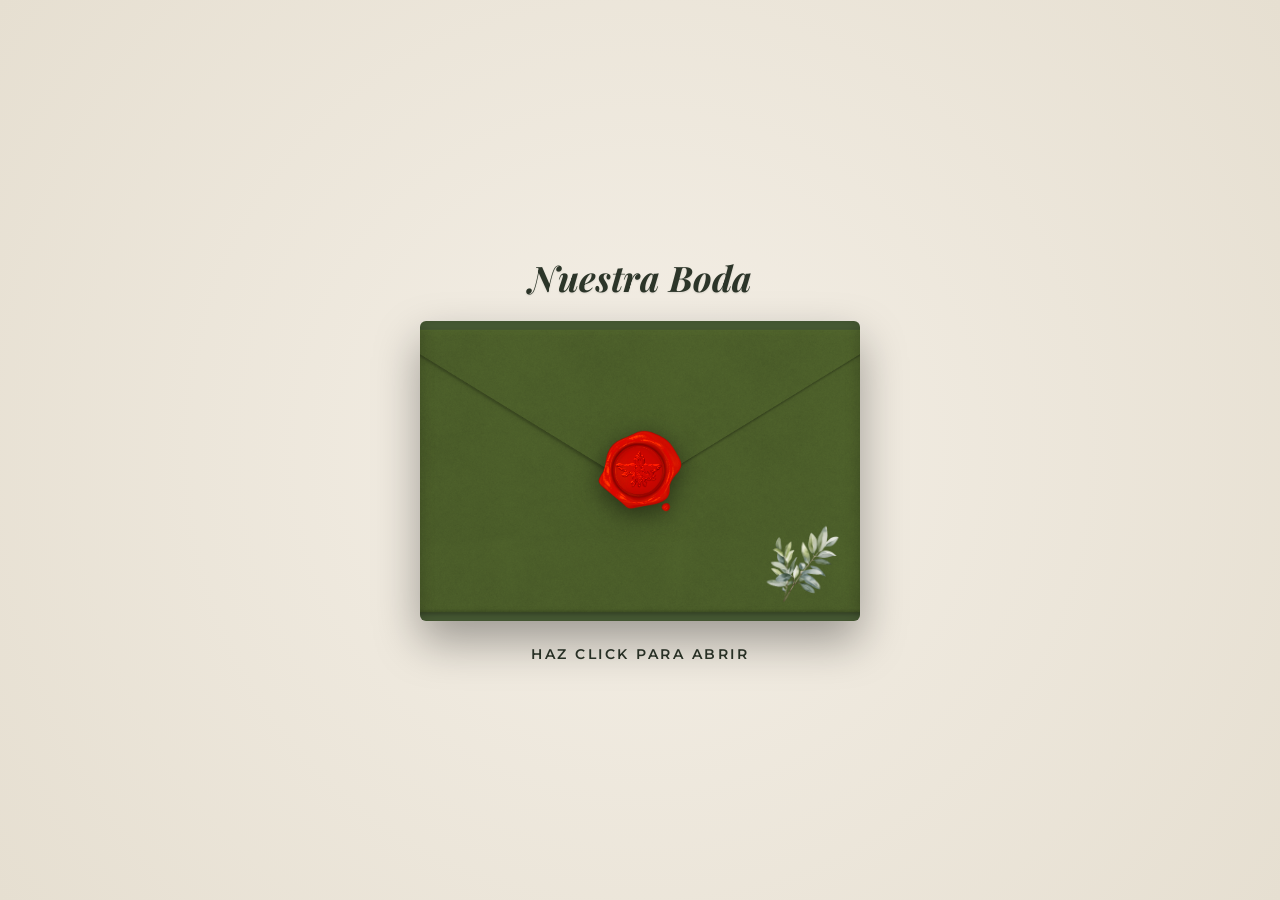
==== index.html @ 01d70032 "Update index.html" ====
<!DOCTYPE html>
<html lang="es">
<head>
    <meta charset="UTF-8">
    <meta name="viewport" content="width=device-width, initial-scale=1.0">
    <title>Nuestra Boda - Fer & Hugo</title>
    <!-- Fuentes de Google Fonts -->
    <link href="https://fonts.googleapis.com/css2?family=Great+Vibes&family=Montserrat:wght@300;400;600&family=Playfair+Display:ital,wght@0,400;1,400&display=swap" rel="stylesheet">
    <!-- Hoja de estilos -->
    <link rel="stylesheet" href="style.css">
</head>
<body>

    <!-- SOBRE DE INVITACIÓN (Capa Inicial) -->
    <div class="envelope-overlay" id="envelopeOverlay">
        <div class="envelope-container">
            <h2 class="envelope-title">Nuestra Boda</h2>
            
            <!-- Cuerpo del sobre horizontal -->
            <div class="envelope-box-css" id="openEnvelopeBtn">
                <!-- Sello de lacre limpio -->
                <div class="wax-seal-real-container">
                    <img src="Images/Sello.png" alt="Sello de Lacre" class="wax-seal-img">
                </div>
                <!-- Imagen de Olivo en la esquina inferior izquierda del sobre -->
                <img src="Images/Olivo.png" alt="Decoración de Olivo" class="envelope-corner-olivo">
            </div>

            <p class="open-text">HAZ CLICK PARA ABRIR</p>
        </div>
    </div>

    <!-- CONTENIDO PRINCIPAL DE LA BODA -->
    <main id="mainContent" style="display: none;">
        
        <!-- SECCIÓN HERO -->
        <header class="hero">
            <img src="Images/Olivo.png" alt="Decoración de Olivo" class="corner-decoration corner-tl">
            <img src="Images/Olivo.png" alt="Decoración de Olivo" class="corner-decoration corner-tr">
            
            <div class="hero-content fade-in">
                <span class="pre-title">Nos casamos</span>
                <h1>Fer <span class="ampersand">&</span> Hugo</h1>
                <div class="wedding-date-hero">17 · OCTUBRE · 2026</div>
            </div>
        </header>

        <!-- REPRODUCTOR DE MÚSICA -->
        <section class="contenedor-reproductor fade-in">
            <div class="reproductor-audio" id="reproductorAudio">
                <div class="ondas">
                    <div class="barra h-1"></div>
                    <div class="barra h-3"></div>
                    <div class="barra h-5"></div>
                    <div class="barra h-2"></div>
                    <div class="barra h-4"></div>
                </div>
                <button class="btn-reproductor" id="btnReproductor" aria-label="Reproducir música">
                    <div class="icono-play" id="iconoControl"></div>
                </button>
            </div>
            <audio id="audioBoda" loop>
                <source src="Music/musica.mp3" type="audio/mp3">
            </audio>
        </section>

        <!-- CITA Y PADRES -->
        <section class="quote-section fade-in">
            <p class="quote-text">"El amor no se mira con los ojos, sino con el alma."</p>
            <div class="floral-divider">
                <svg viewBox="0 0 24 24"><path d="M12,2A10,10 0 0,1 22,12A10,10 0 0,1 12,22A10,10 0 0,1 2,12A10,10 0 0,1 12,2M12,4A8,8 0 0,0 4,12A8,8 0 0,0 12,20A8,8 0 0,0 20,12A8,8 0 0,0 12,4Z"/></svg>
            </div>
            <div class="parents-grid">
                <div class="parents-block">
                    <p class="detail-text"><strong>Con la bendición de nuestros padres</strong></p>
                    <p class="detail-text">Padres del Novio</p>
                    <p class="detail-text">Padres de la Novia</p>
                </div>
            </div>
        </section>

        <!-- CONTADOR REGRESIVO -->
        <section class="countdown-section fade-in">
            <h2 class="countdown-title">Falta muy poco</h2>
            <div class="countdown-container">
                <div class="countdown-box">
                    <span id="days">00</span>
                    <span class="label">Días</span>
                </div>
                <div class="countdown-box">
                    <span id="hours">00</span>
                    <span class="label">Horas</span>
                </div>
                <div class="countdown-box">
                    <span id="minutes">00</span>
                    <span class="label">Minutos</span>
                </div>
                <div class="countdown-box">
                    <span id="seconds">00</span>
                    <span class="label">Segundos</span>
                </div>
            </div>
        </section>

        <!-- FOOTER -->
        <footer class="footer">
            <p class="footer-names">Fer & Hugo</p>
            <p>© 2026 - Todos los derechos reservados</p>
        </footer>

    </main>

    <!-- Archivo de JavaScript -->
    <script src="mail.js"></script>
</body>
</html>
---- style.css ----
:root {
    --primary-color: #4A5E36; 
    --accent-color: #798D65; 
    --brown-line: #8C7860; 
    --bg-color: #FAF8F5; 
    --text-dark: #3A452B;
    --text-light: #6A755D;
    --white: #FFFFFF;
}

body, html { 
    margin: 0; 
    padding: 0;
    font-family: 'Montserrat', sans-serif; 
    background-color: var(--bg-color);
    background-image: 
        linear-gradient(90deg, rgba(74, 94, 54, 0.025) 1px, transparent 1px),
        linear-gradient(0deg, rgba(74, 94, 54, 0.025) 1px, transparent 1px);
    background-size: 20px 20px;
    color: var(--text-dark);
    overflow-x: hidden;
    scroll-behavior: smooth;
}

.fade-in {
    opacity: 0;
    transform: translateY(20px);
    transition: opacity 0.8s ease-out, transform 0.8s ease-out;
}
.fade-in.visible {
    opacity: 1;
    transform: translateY(0);
}

/* --- SOBRE HORIZONTAL Y ELEGANTE --- */
.envelope-overlay {
    position: fixed;
    top: 0;
    left: 0;
    width: 100vw;
    height: 100vh;
    background: radial-gradient(circle, #f4efe6 0%, #e6dfd1 100%);
    display: flex;
    justify-content: center;
    align-items: center;
    z-index: 9999;
    transition: opacity 0.8s ease, visibility 0.8s ease;
}

.envelope-overlay.hidden {
    opacity: 0;
    visibility: hidden;
    pointer-events: none;
}

.envelope-container {
    text-align: center;
    width: 90%;
    max-width: 500px;
    padding: 20px;
    display: flex;
    flex-direction: column;
    align-items: center;
}

.envelope-title {
    font-family: 'Playfair Display', serif;
    font-size: 2.2rem;
    color: #2C3529;
    margin-bottom: 20px;
    font-style: italic;
    text-shadow: 0 1px 2px rgba(0,0,0,0.1);
}

/* Caja del sobre horizontal */
.envelope-box-css {
    position: relative;
    width: 440px;
    height: 300px;
    background-color: #4A5E36; 
    background-image: url('Images/Sobre.png');
    background-size: cover;
    background-position: center;
    border-radius: 6px;
    box-shadow: 0 20px 45px rgba(0, 0, 0, 0.35), inset 0 0 15px rgba(0,0,0,0.2);
    cursor: pointer;
    transition: transform 0.4s ease, box-shadow 0.4s ease;
}

.envelope-box-css:hover {
    transform: translateY(-4px);
    box-shadow: 0 25px 50px rgba(0, 0, 0, 0.4), inset 0 0 15px rgba(0,0,0,0.2);
}

/* Sello de lacre centrado */
.wax-seal-real-container {
    position: absolute;
    top: 50%;
    left: 50%;
    transform: translate(-50%, -50%);
    width: 85px;
    height: 85px;
    display: flex;
    align-items: center;
    justify-content: center;
    z-index: 10;
}

.wax-seal-img {
    width: 100%;
    height: 100%;
    object-fit: contain;
    filter: hue-rotate(48deg) saturate(3.2) brightness(1.15) drop-shadow(0 6px 12px rgba(0, 0, 0, 0.5));
}

/* Olivo ubicado en la esquina inferior derecha del sobre */
.envelope-corner-olivo {
    position: absolute;
    bottom: 15px;
    right: 15px;
    width: 85px;
    height: auto;
    z-index: 12;
    pointer-events: none;
    opacity: 0.95;
    transform: scaleX(-1);
}

.open-text {
    margin-top: 25px;
    font-family: 'Montserrat', sans-serif;
    font-size: 0.85rem;
    letter-spacing: 2.5px;
    color: #2C3529;
    font-weight: 600;
    cursor: pointer;
    transition: color 0.3s ease;
}

.open-text:hover {
    color: #556B2F;
}

/* --- ESQUINAS DE OLIVO PARA LA SECCIÓN HERO --- */
.corner-decoration {
    position: absolute;
    width: 130px;
    height: auto;
    pointer-events: none;
    z-index: 3;
    opacity: 0.95;
    display: block !important;
}
.corner-tl { top: 15px; left: 15px; }
.corner-tr { top: 15px; right: 15px; transform: scaleX(-1); }

/* --- SECCIÓN HERO --- */
.hero { 
    position: relative;
    min-height: 100vh; 
    display: flex; 
    flex-direction: column; 
    justify-content: center; 
    align-items: center;
    text-align: center;
    padding: 60px 20px;
    box-sizing: border-box;
    background: linear-gradient(rgba(250, 248, 245, 0.88), rgba(250, 248, 245, 0.97));
}

.hero-content {
    position: relative;
    z-index: 2;
    max-width: 800px;
    width: 100%;
}

.pre-title {
    font-family: 'Montserrat', sans-serif;
    text-transform: uppercase;
    letter-spacing: 4px;
    font-size: 0.9rem;
    color: var(--accent-color);
    margin-bottom: 20px;
}

h1 { 
    font-family: 'Great Vibes', cursive; 
    color: var(--primary-color);
    font-size: clamp(4rem, 12vw, 7rem); 
    margin: 0; 
    line-height: 1; 
    font-weight: 400;
}

.ampersand {
    font-family: 'Playfair Display', serif;
    font-style: italic;
    font-size: clamp(2rem, 6vw, 3rem);
    color: var(--brown-line);
    display: inline-block;
    margin: 0 5px;
}

.wedding-date-hero { 
    font-family: 'Playfair Display', serif;
    font-size: clamp(1.2rem, 4vw, 1.5rem); 
    letter-spacing: 2px; 
    margin-top: 30px; 
    color: var(--primary-color);
    border-top: 1px solid var(--brown-line);
    border-bottom: 1px solid var(--brown-line);
    display: inline-block;
    padding: 10px 30px;
}

/* --- REPRODUCTOR DE MÚSICA --- */
.contenedor-reproductor {
  display: flex;
  justify-content: center;
  margin: 30px 0;
}

.reproductor-audio {
  background-color: var(--primary-color); 
  padding: 10px 25px;
  border-radius: 35px; 
  display: flex;
  align-items: center;
  gap: 15px;
  box-shadow: 0 4px 6px rgba(0, 0, 0, 0.15); 
}

.ondas {
  display: flex;
  align-items: center;
  gap: 3px;
}

.barra {
  background-color: var(--white);
  width: 2px;
  border-radius: 2px;
  transition: transform 0.1s ease; 
}

.h-1 { height: 8px; }
.h-2 { height: 12px; }
.h-3 { height: 18px; }
.h-4 { height: 24px; }
.h-5 { height: 30px; }

@keyframes animacion-ondas {
    0% { transform: scaleY(0.6); }
    50% { transform: scaleY(1.3); }
    100% { transform: scaleY(0.6); }
}

.reproductor-audio.reproduciendo .barra {
    animation: animacion-ondas 1s infinite ease-in-out;
    transform-origin: center;
}

.btn-reproductor {
  background-color: var(--white);
  border: none;
  width: 50px;
  height: 50px;
  border-radius: 50%;
  display: flex;
  justify-content: center;
  align-items: center;
  cursor: pointer;
  box-shadow: 0 2px 4px rgba(0, 0, 0, 0.2);
  transition: transform 0.2s ease;
}

.btn-reproductor:hover {
  transform: scale(1.05);
}

.icono-play {
  width: 0;
  height: 0;
  border-top: 10px solid transparent;
  border-bottom: 10px solid transparent;
  border-left: 15px solid var(--primary-color); 
  margin-left: 5px; 
}

/* --- CITA Y PADRES --- */
.quote-section {
    padding: 80px 20px 40px;
    text-align: center;
    max-width: 800px;
    margin: 0 auto;
}

.quote-text {
    font-family: 'Playfair Display', serif;
    font-style: italic;
    font-size: 1.3rem;
    line-height: 1.8;
    color: var(--primary-color);
    margin-bottom: 30px;
}

.floral-divider {
    display: flex;
    align-items: center;
    justify-content: center;
    gap: 15px;
    margin: 0 auto 30px auto;
    max-width: 200px;
}
.floral-divider::before, .floral-divider::after {
    content: '';
    flex: 1;
    height: 1px;
    background-color: var(--brown-line);
}
.floral-divider svg {
    width: 20px;
    height: 20px;
    fill: var(--primary-color);
}

.parents-grid {
    display: flex;
    flex-wrap: wrap;
    justify-content: space-around;
    gap: 30px;
    margin-top: 20px;
}
.parents-block p {
    margin: 8px 0;
    font-size: 1rem;
    color: var(--text-dark);
}

/* --- SECCIÓN CONTADOR --- */
.countdown-section {
    background-color: var(--primary-color);
    color: var(--white);
    padding: 80px 20px;
    text-align: center;
    border-top: 2px solid var(--brown-line);
    border-bottom: 2px solid var(--brown-line);
}

.countdown-title {
    font-family: 'Playfair Display', serif;
    font-style: italic;
    font-size: 2rem;
    margin-bottom: 40px;
    color: var(--white);
    font-weight: normal;
}

.countdown-container { 
    display: flex; 
    justify-content: center; 
    gap: 20px; 
    flex-wrap: wrap;
    width: 100%;
    max-width: 900px; 
    margin: 0 auto;
}

.countdown-box { 
    display: flex; 
    flex-direction: column; 
    align-items: center; 
    justify-content: center;
    border: 1px solid rgba(255,255,255,0.3); 
    color: var(--white); 
    padding: 25px 10px; 
    border-radius: 4px; 
    flex: 1; 
    min-width: 90px; 
    max-width: 140px;
}

.countdown-box span { 
    font-family: 'Playfair Display', serif; 
    font-size: clamp(3rem, 10vw, 4.5rem); 
    font-weight: 400; 
    line-height: 1; 
    margin-bottom: 15px;
}

.countdown-box .label { 
    font-family: 'Montserrat', sans-serif; 
    font-size: clamp(0.7rem, 2.5vw, 0.85rem); 
    text-transform: uppercase; 
    letter-spacing: 3px; 
    font-weight: 350;
    color: rgba(255,255,255,0.8);
}

/* --- FOOTER --- */
.footer { 
    background-color: var(--primary-color);
    color: rgba(255,255,255,0.6);
    padding: 60px 20px; 
    text-align: center;
    font-size: 0.85rem; 
    letter-spacing: 1px;
    border-top: 2px solid var(--brown-line);
}

.footer-names {
    font-family: 'Great Vibes', cursive;
    font-size: 2.2rem;
    color: var(--white);
    margin-bottom: 10px !important;
}

@media (max-width: 600px) { 
    .envelope-box-css {
        width: 320px;
        height: 220px;
    }
    .envelope-corner-olivo {
        width: 65px;
    }
    .countdown-container { gap: 15px; } 
    .countdown-box { 
        padding: 20px 5px; 
        min-width: calc(50% - 15px); 
        box-sizing: border-box;
    } 
    .corner-decoration { width: 100px; }
}
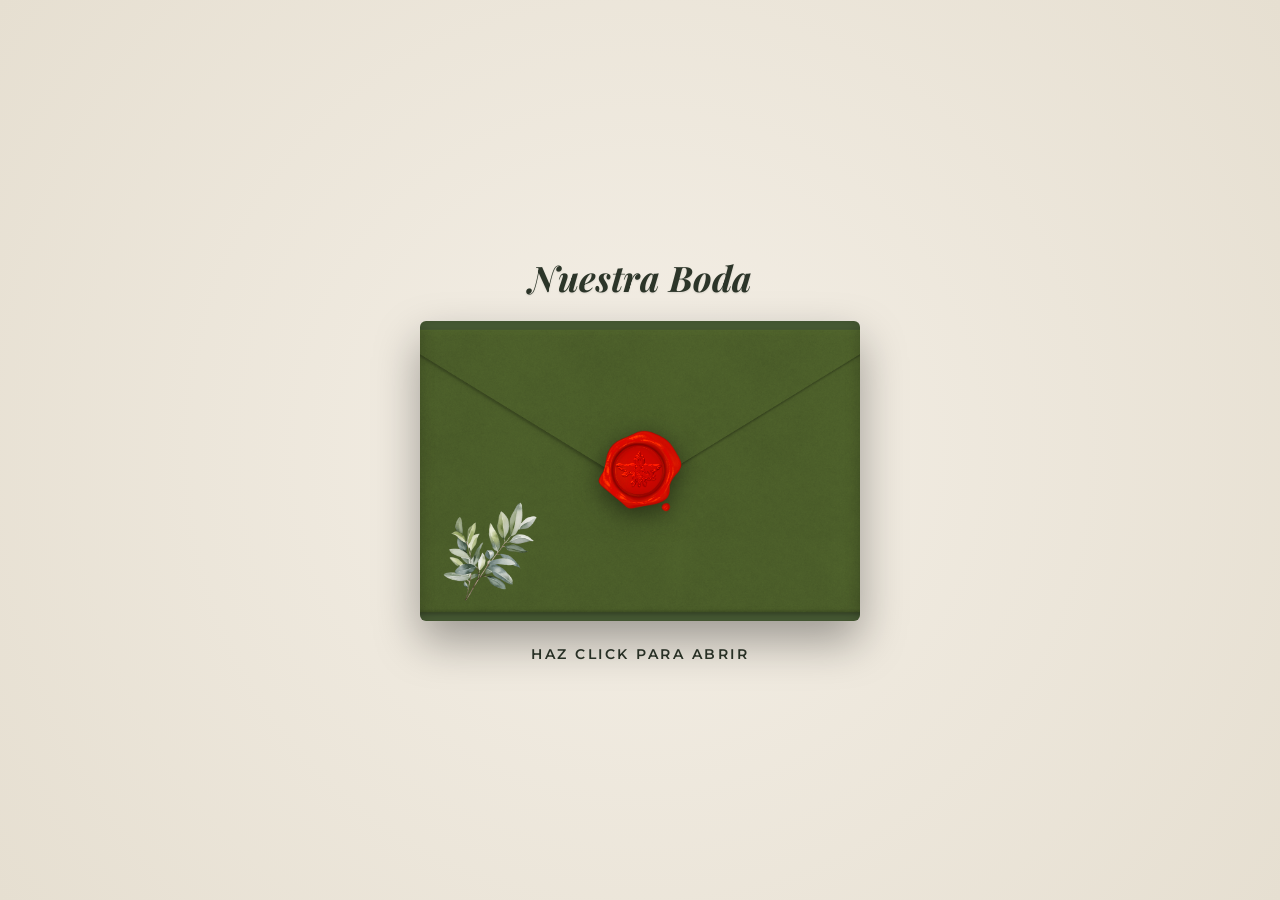
==== commit c5f2040b: "Update index.html" ====
--- a/index.html
+++ b/index.html
@@ -102,6 +102,77 @@
             </div>
         </section>
 
+        <!-- CUÁNDO & DÓNDE -->
+        <section class="section fade-in" id="detalles">
+            <h2 class="section-title">Cuándo & Dónde</h2>
+            <span class="section-subtitle">Acompáñanos en nuestro gran día</span>
+            <div class="floral-divider">
+                <svg viewBox="0 0 24 24"><path d="M12,2A10,10 0 0,1 22,12A10,10 0 0,1 12,22A10,10 0 0,1 2,12A10,10 0 0,1 12,2M12,4A8,8 0 0,0 4,12A8,8 0 0,0 12,20A8,8 0 0,0 20,12A8,8 0 0,0 12,4Z"/></svg>
+            </div>
+
+            <!-- IGLESIA -->
+            <div class="detail-block framed-section" style="background: rgba(255, 255, 255, 0.65); padding: 40px; border-radius: 4px; margin-bottom: 20px;">
+                <p class="detail-text"><strong>Ceremonia Religiosa</strong></p>
+                <p class="detail-text">Santuario del Señor de la Misericordia</p>
+                <p class="detail-text">15:00 hrs.</p>
+                <a href="https://maps.app.goo.gl/RyyEuV9XRZdZKXv38" target="_blank" class="btn">Ver Mapa</a>
+            </div>
+
+            <!-- RECEPCIÓN -->
+            <div class="detail-block framed-section" style="background: rgba(255, 255, 255, 0.65); padding: 40px; border-radius: 4px;">
+                <p class="detail-text"><strong>Recepción</strong></p>
+                <p class="detail-text">Hotel Posada Señorial</p>
+                <p class="detail-text">17:00 hrs.</p>
+                <a href="https://share.google/oNMljRJuNwNq5EygN" target="_blank" class="btn">Ver Mapa</a>
+            </div>
+        </section>
+
+        <!-- MESA DE REGALOS -->
+        <section class="section fade-in">
+            <h2 class="section-title">Mesa de Regalos</h2>
+            <div class="floral-divider">
+                <svg viewBox="0 0 24 24"><path d="M12,2A10,10 0 0,1 22,12A10,10 0 0,1 12,22A10,10 0 0,1 2,12A10,10 0 0,1 12,2M12,4A8,8 0 0,0 4,12A8,8 0 0,0 12,20A8,8 0 0,0 20,12A8,8 0 0,0 12,4Z"/></svg>
+            </div>
+            <div class="gift-box framed-section" style="background: rgba(255, 255, 255, 0.75); padding: 40px; border-radius: 4px;">
+                <p class="detail-text" style="max-width: 600px; margin: 0 auto 20px auto;">
+                    Su presencia es nuestro mayor regalo, pero si desean tener un detalle con nosotros:
+                </p>
+                <h3 style="font-family: 'Playfair Display', serif; color: var(--primary-color); font-size: 1.8rem; margin: 10px 0;">Liverpool</h3>
+                <p class="detail-text" style="font-size: 1.3rem; letter-spacing: 2px;">No. de Evento: <strong>52028584</strong></p>
+                <a href="https://mesaderegalos.liverpool.com.mx/milistaderegalos/52028584" target="_blank" class="btn">Ver Mesa de Regalos</a>
+            </div>
+        </section>
+
+        <!-- ASISTENCIA / RSVP -->
+        <section class="section section-light fade-in">
+            <h2 class="section-title">Asistencia</h2>
+            <span class="section-subtitle">RSVP</span>
+            <div class="floral-divider">
+                <svg viewBox="0 0 24 24"><path d="M12,2A10,10 0 0,1 22,12A10,10 0 0,1 12,22A10,10 0 0,1 2,12A10,10 0 0,1 12,2M12,4A8,8 0 0,0 4,12A8,8 0 0,0 12,20A8,8 0 0,0 20,12A8,8 0 0,0 12,4Z"/></svg>
+            </div>
+            <p class="detail-text" style="max-width: 500px; margin: 0 auto 30px auto;">Nos haría muy felices compartir este momento contigo. Por favor, confirma tu asistencia.</p>
+            <a href="https://wa.me/+5212212107490" target="_blank" class="btn btn-solid">Confirmar Asistencia</a>
+        </section>
+
+        <!-- COMPARTIR FOTOS -->
+        <section class="section fade-in" id="compartir-fotos">
+            <h2 class="section-title">Comparte tus Fotos</h2>
+            <span class="section-subtitle">Momentos inolvidables</span>
+            <div class="floral-divider">
+                <svg viewBox="0 0 24 24"><path d="M12,2A10,10 0 0,1 22,12A10,10 0 0,1 12,22A10,10 0 0,1 2,12A10,10 0 0,1 12,2M12,4A8,8 0 0,0 4,12A8,8 0 0,0 12,20A8,8 0 0,0 20,12A8,8 0 0,0 12,4Z"/></svg>
+            </div>
+            <div class="gift-box framed-section" style="max-width: 650px; margin: 0 auto; background: rgba(255, 255, 255, 0.75); padding: 40px; border-radius: 4px;">
+                <p class="detail-text" style="margin-bottom: 25px;">
+                    ¿Tomaste fotos o videos durante la celebración? Súbelos aquí para conservar cada instante.
+                </p>
+                <form id="upload-form" style="display: flex; flex-direction: column; gap: 15px; align-items: center;">
+                    <input type="file" id="photo-file" accept="image/*,video/*" required style="padding: 12px; border: 1px dashed var(--brown-line); border-radius: 4px; width: 100%; max-width: 450px; background: rgba(250,248,245,0.6);">
+                    <button type="submit" class="btn btn-solid" id="btn-subir" style="margin-top: 10px;">Subir Recuerdo</button>
+                    <p id="upload-status" style="font-size: 0.95rem; color: var(--primary-color); margin-top: 15px; display: none; font-weight: 600;"></p>
+                </form>
+            </div>
+        </section>
+
         <!-- FOOTER -->
         <footer class="footer">
             <p class="footer-names">Fer & Hugo</p>
--- a/style.css
+++ b/style.css
@@ -113,17 +113,17 @@
     filter: hue-rotate(48deg) saturate(3.2) brightness(1.15) drop-shadow(0 6px 12px rgba(0, 0, 0, 0.5));
 }
 
-/* Olivo ubicado en la esquina inferior derecha del sobre */
+/* Olivo ubicado en la esquina inferior izquierda del sobre (más grande) */
 .envelope-corner-olivo {
     position: absolute;
     bottom: 15px;
-    right: 15px;
-    width: 85px;
+    left: 15px;
+    width: 110px;
     height: auto;
     z-index: 12;
     pointer-events: none;
     opacity: 0.95;
-    transform: scaleX(-1);
+    transform: scaleX(1); /* Puedes cambiar a scaleX(-1) si prefieres invertir la orientación */
 }
 
 .open-text {
@@ -422,7 +422,7 @@
         height: 220px;
     }
     .envelope-corner-olivo {
-        width: 65px;
+        width: 85px;
     }
     .countdown-container { gap: 15px; } 
     .countdown-box { 
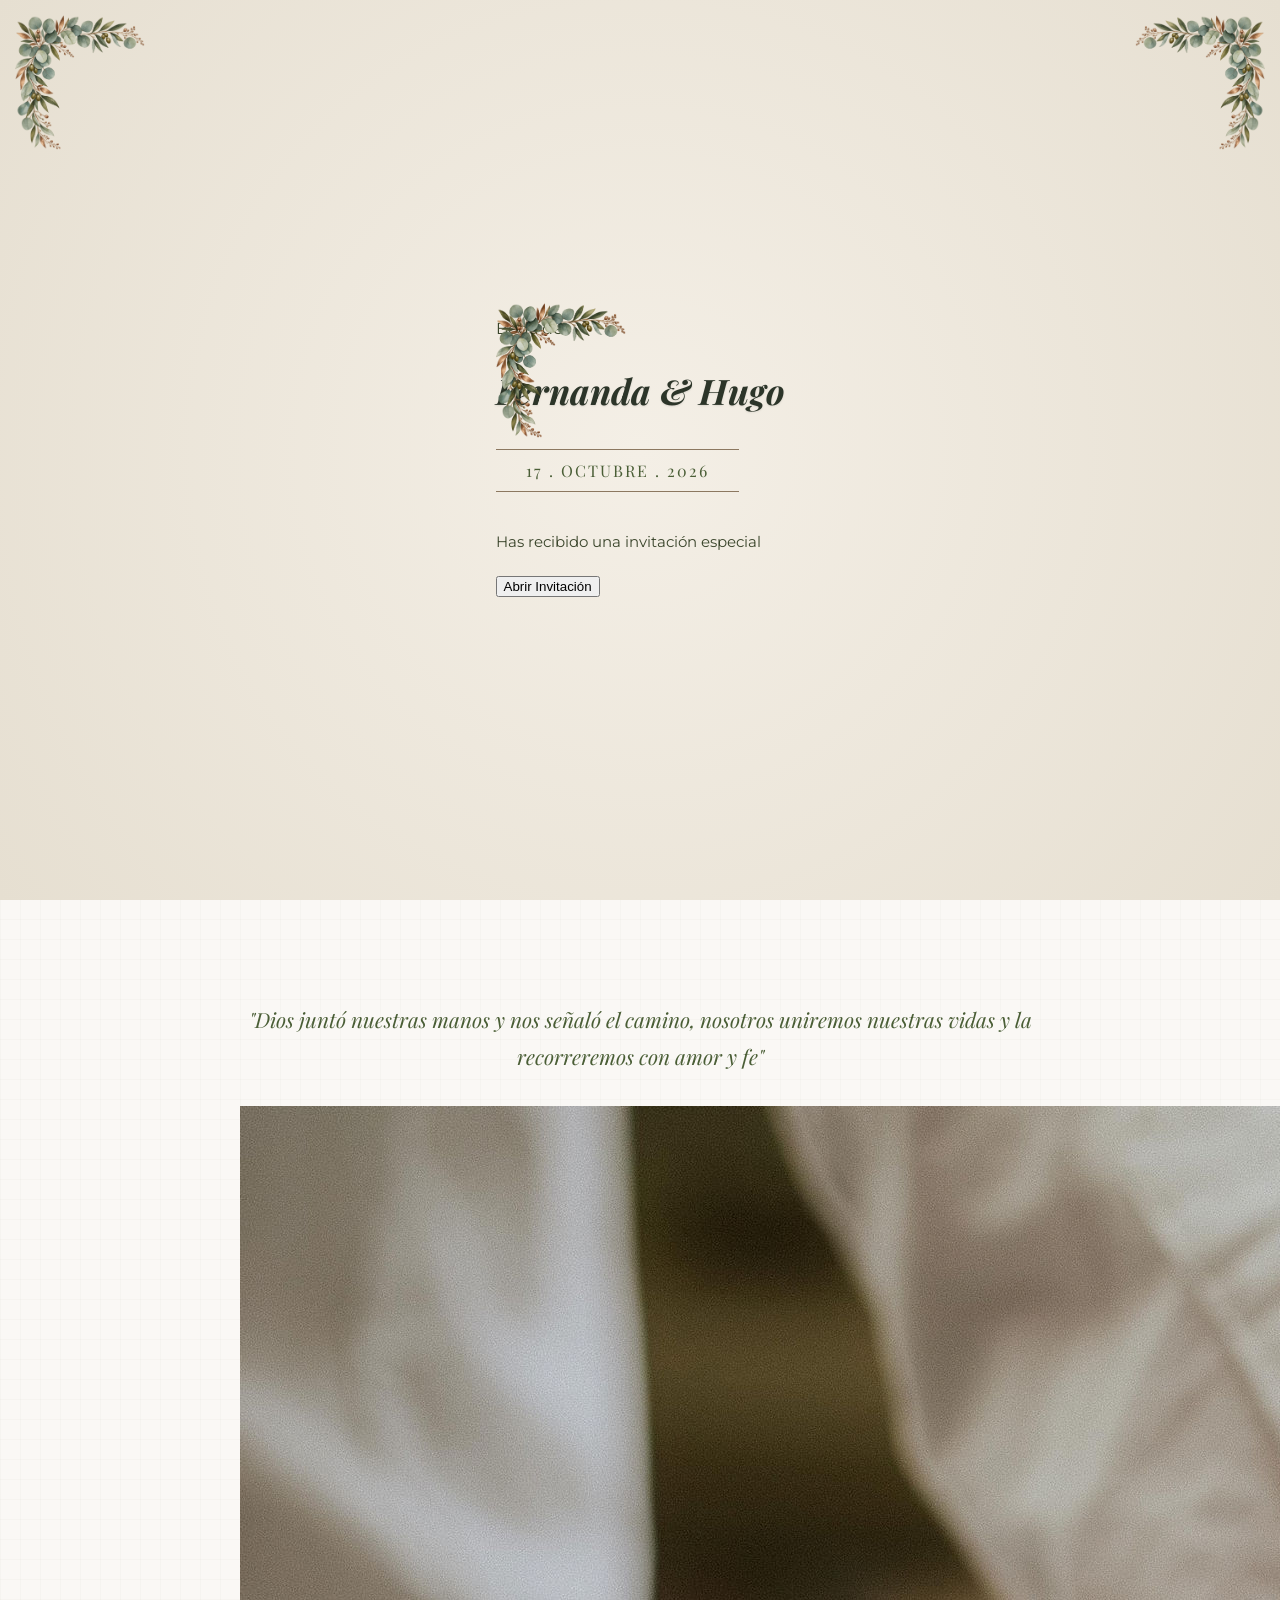
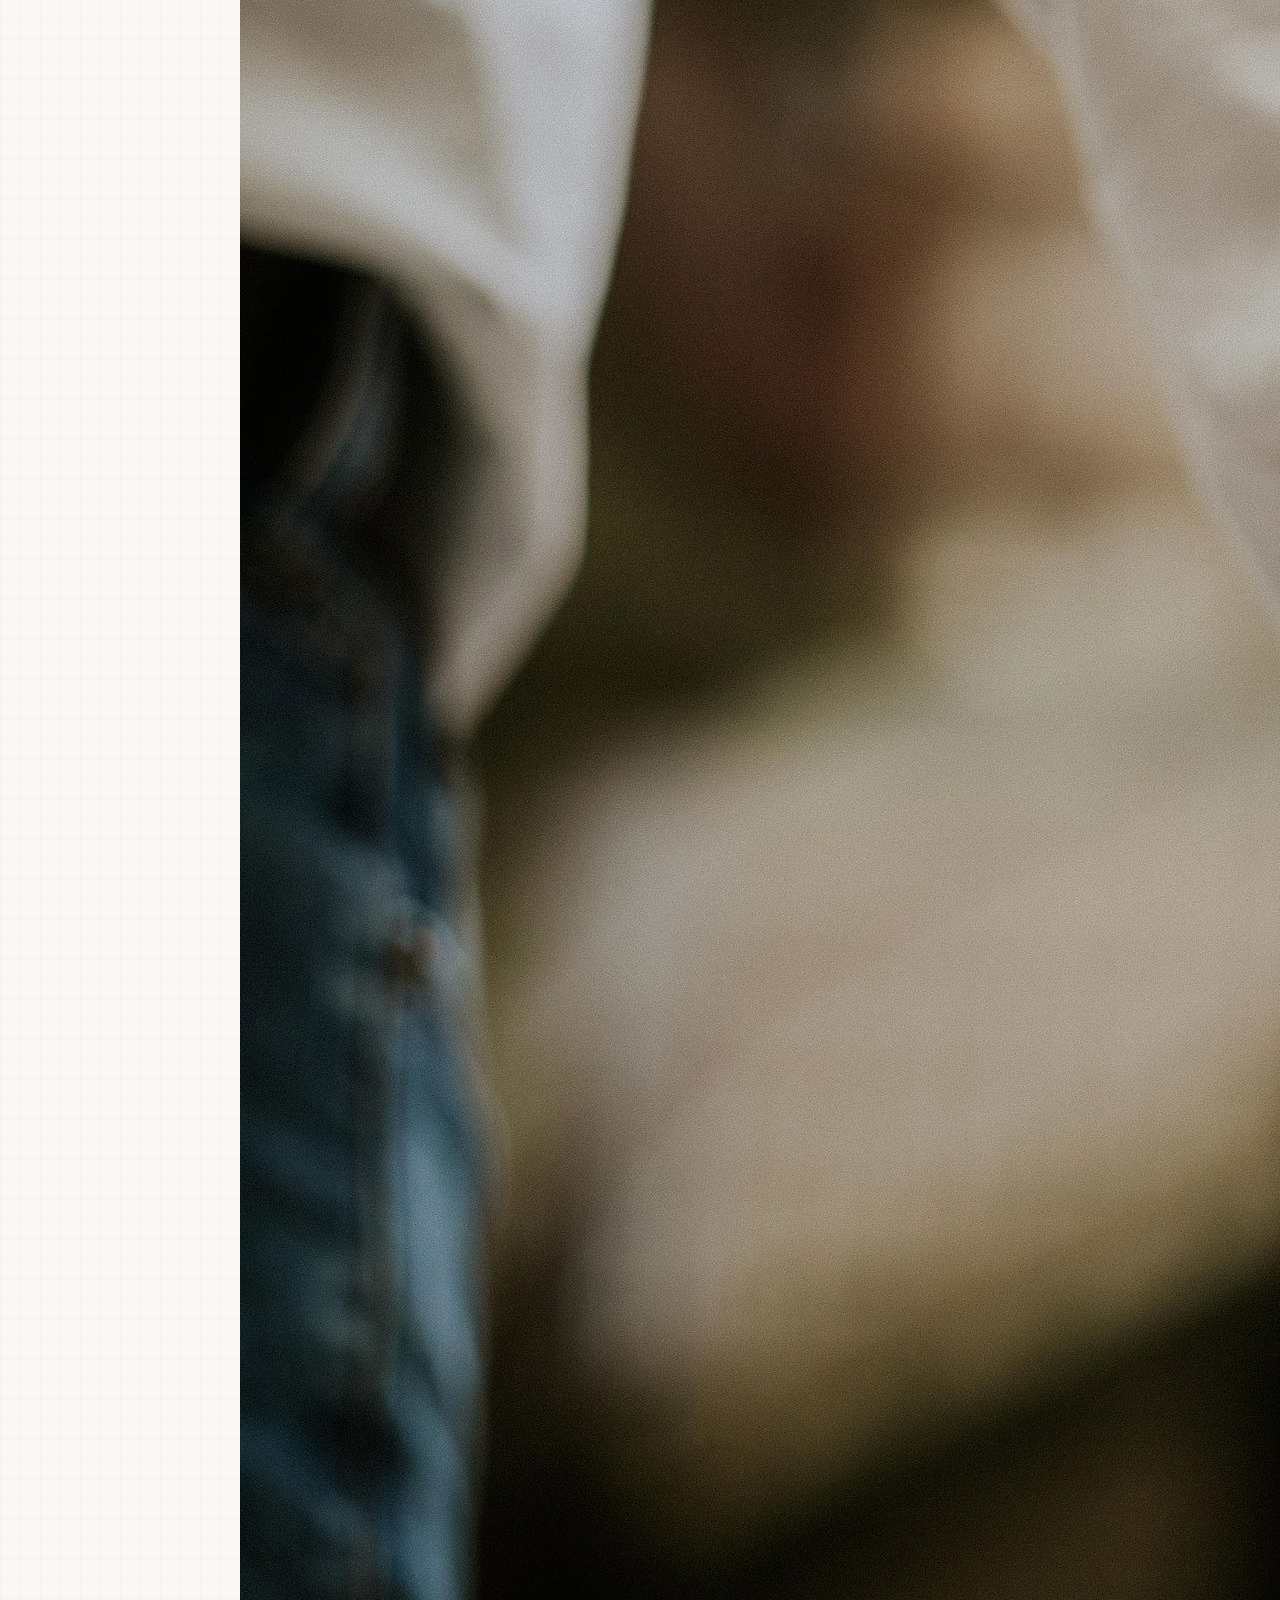
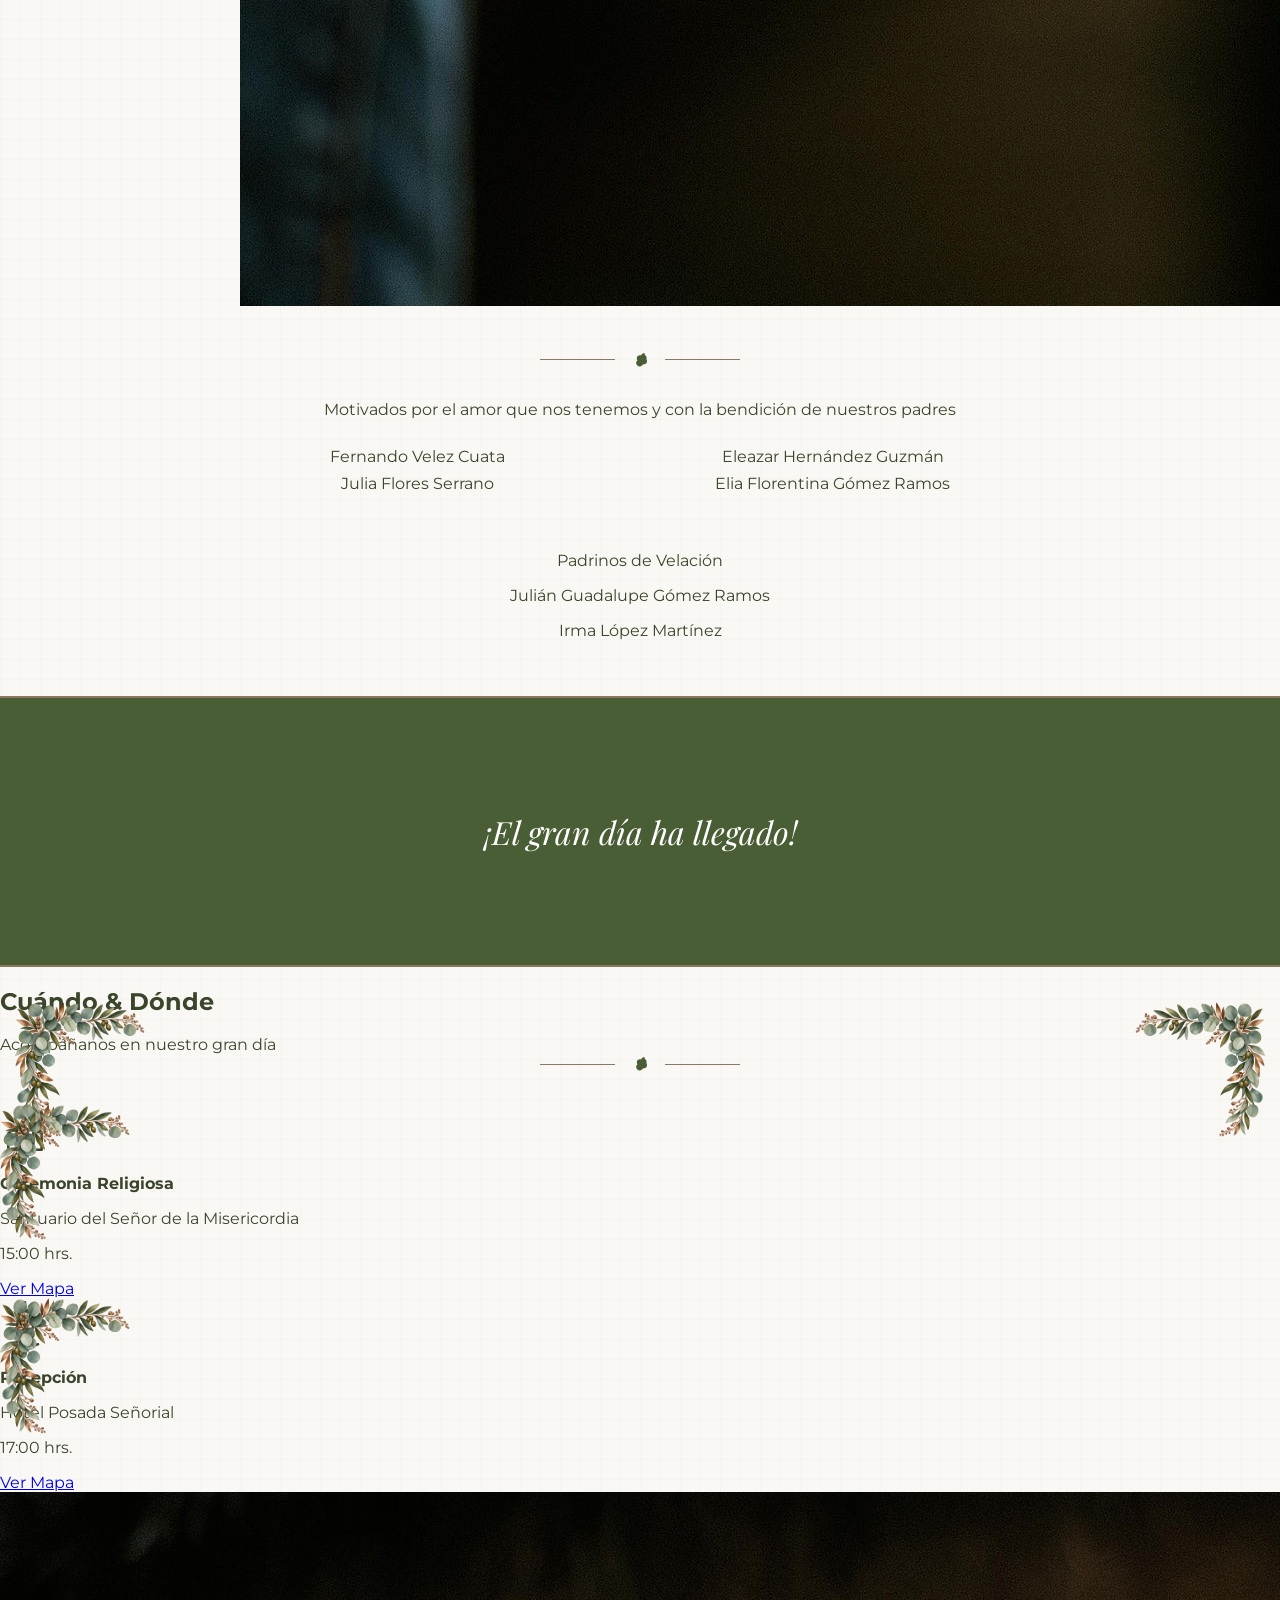
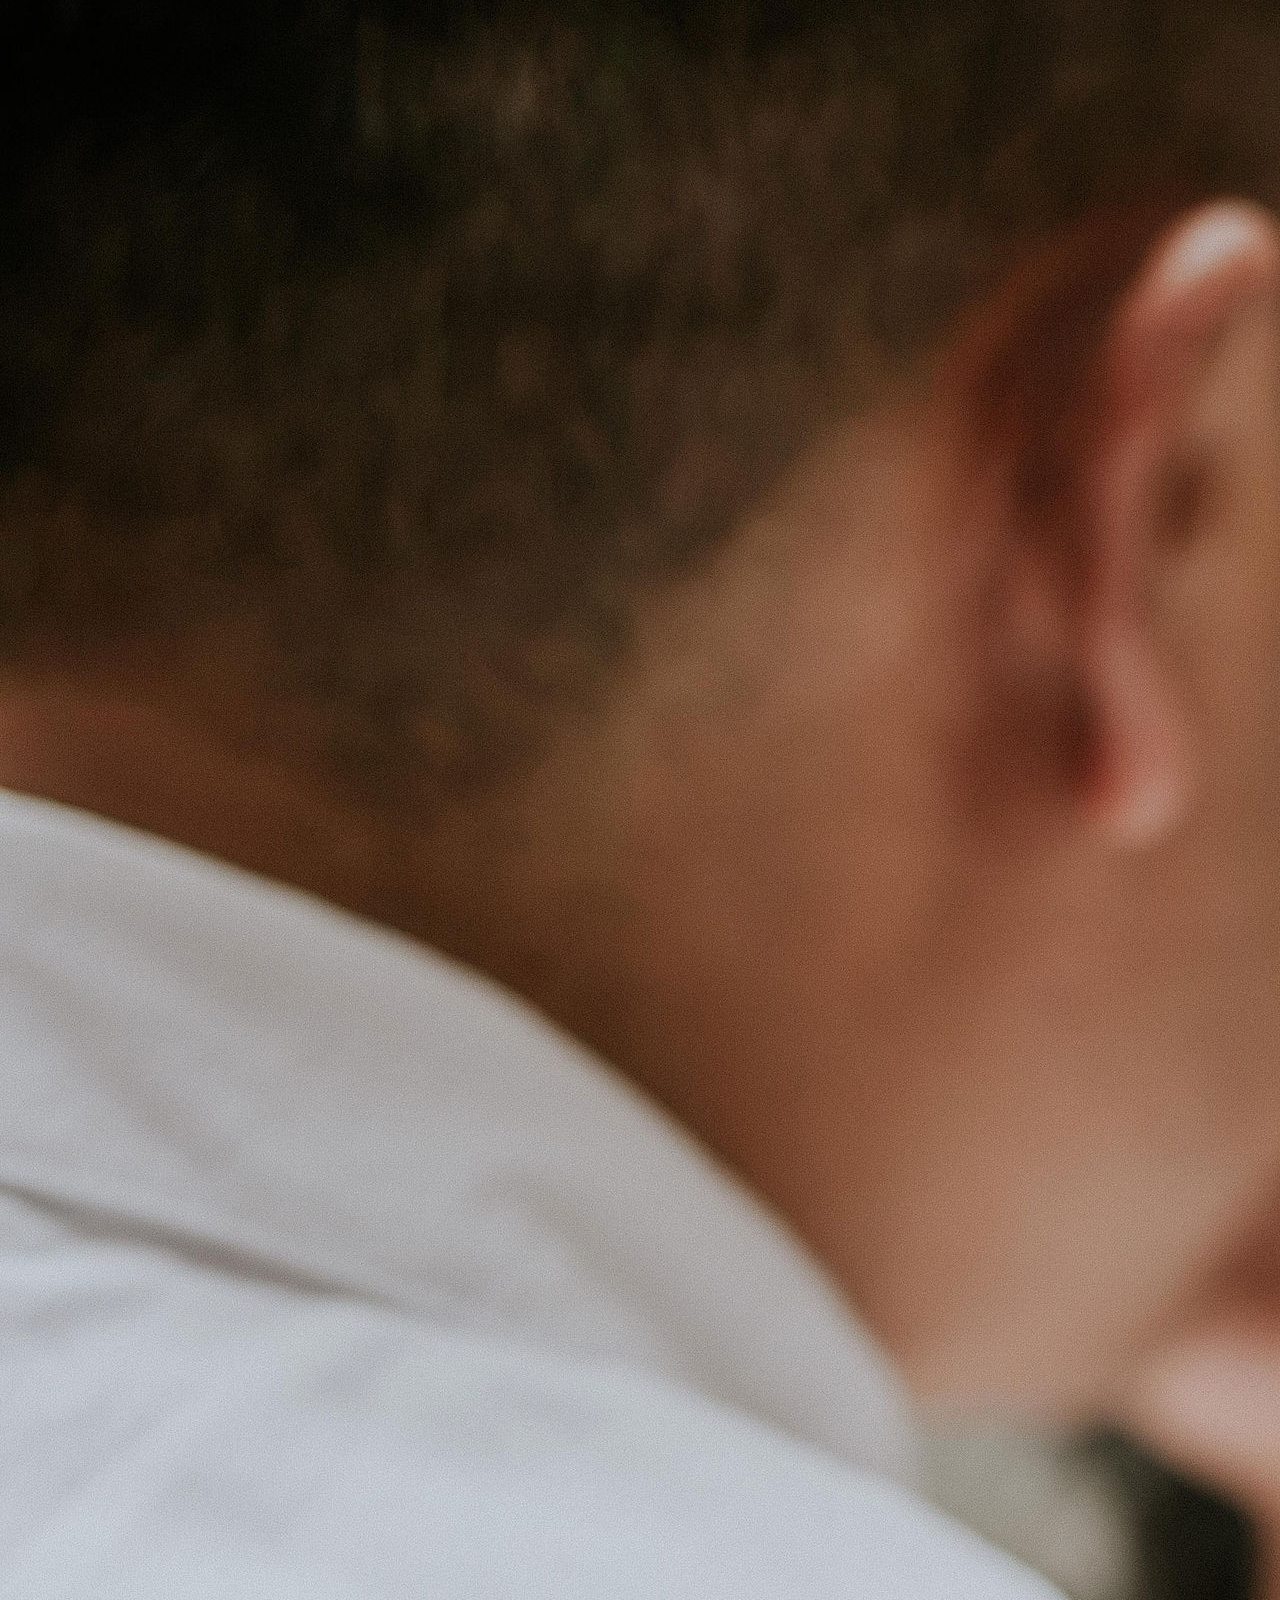
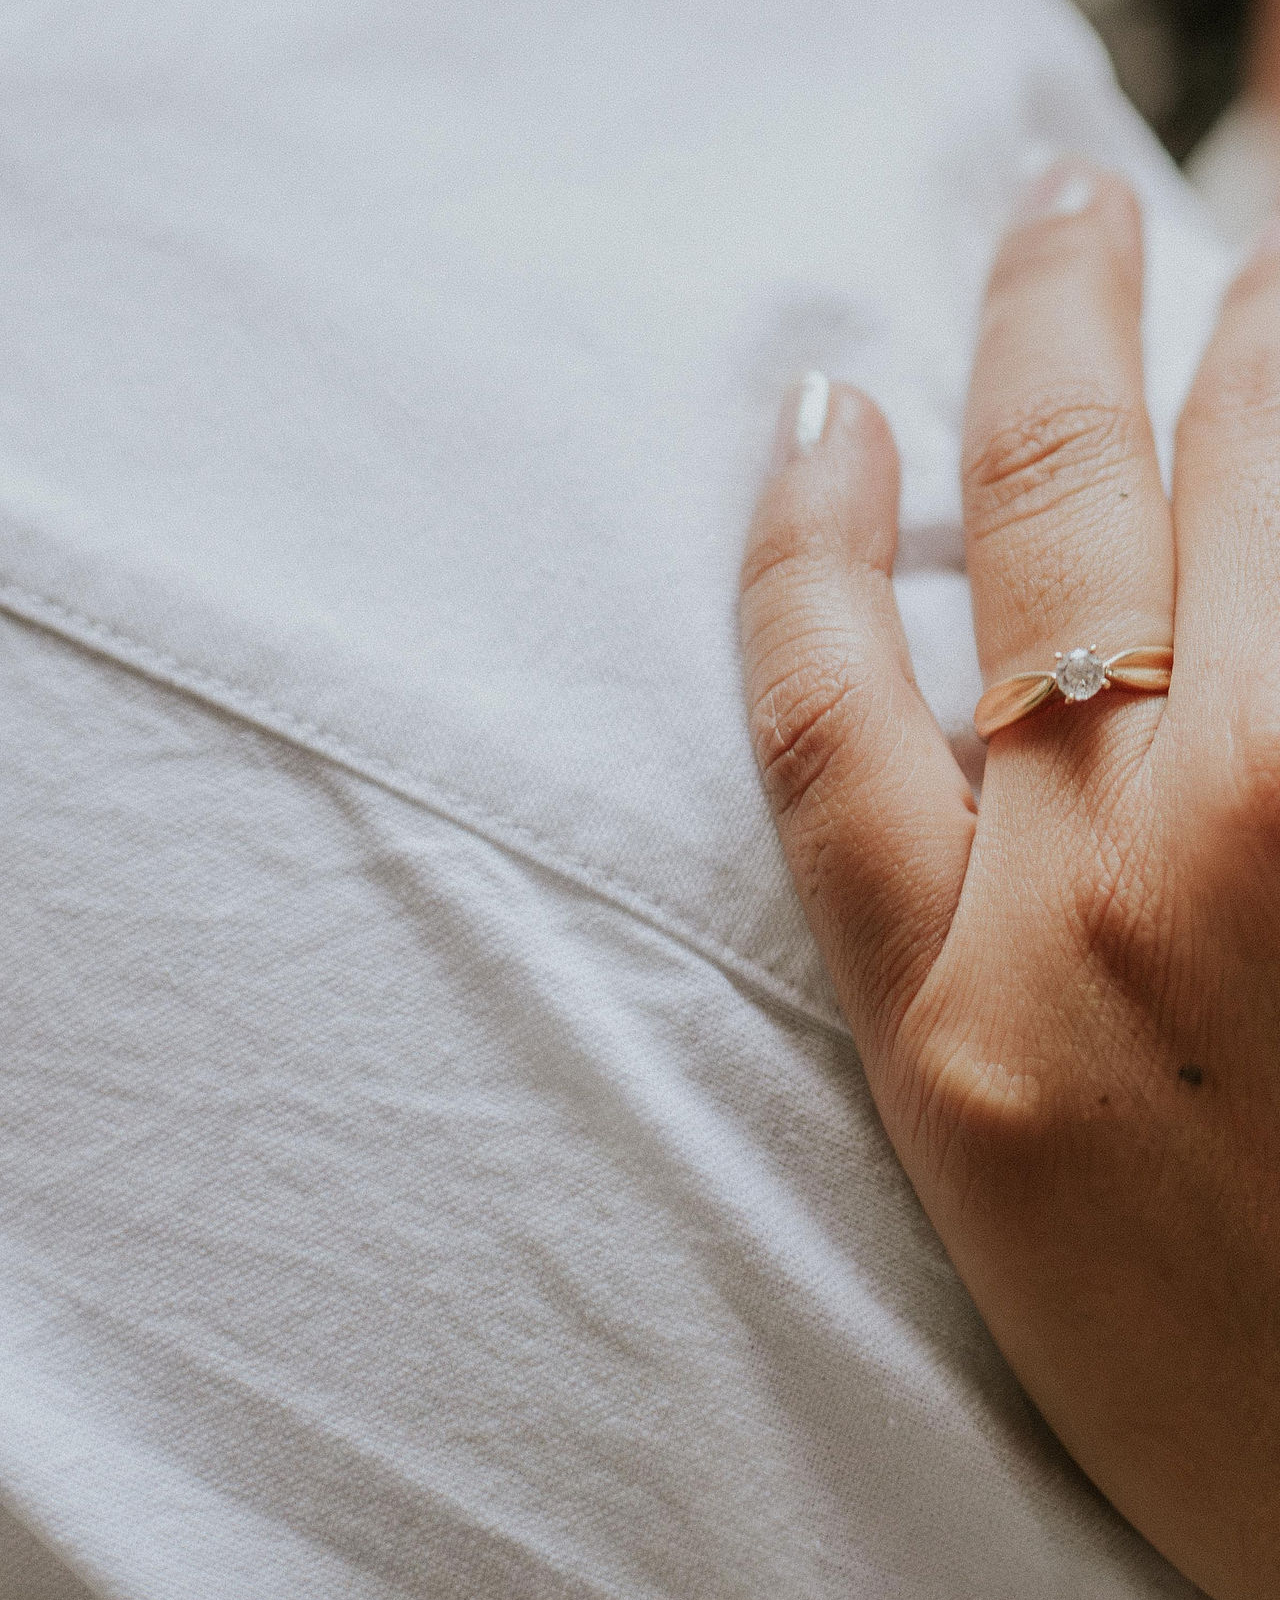
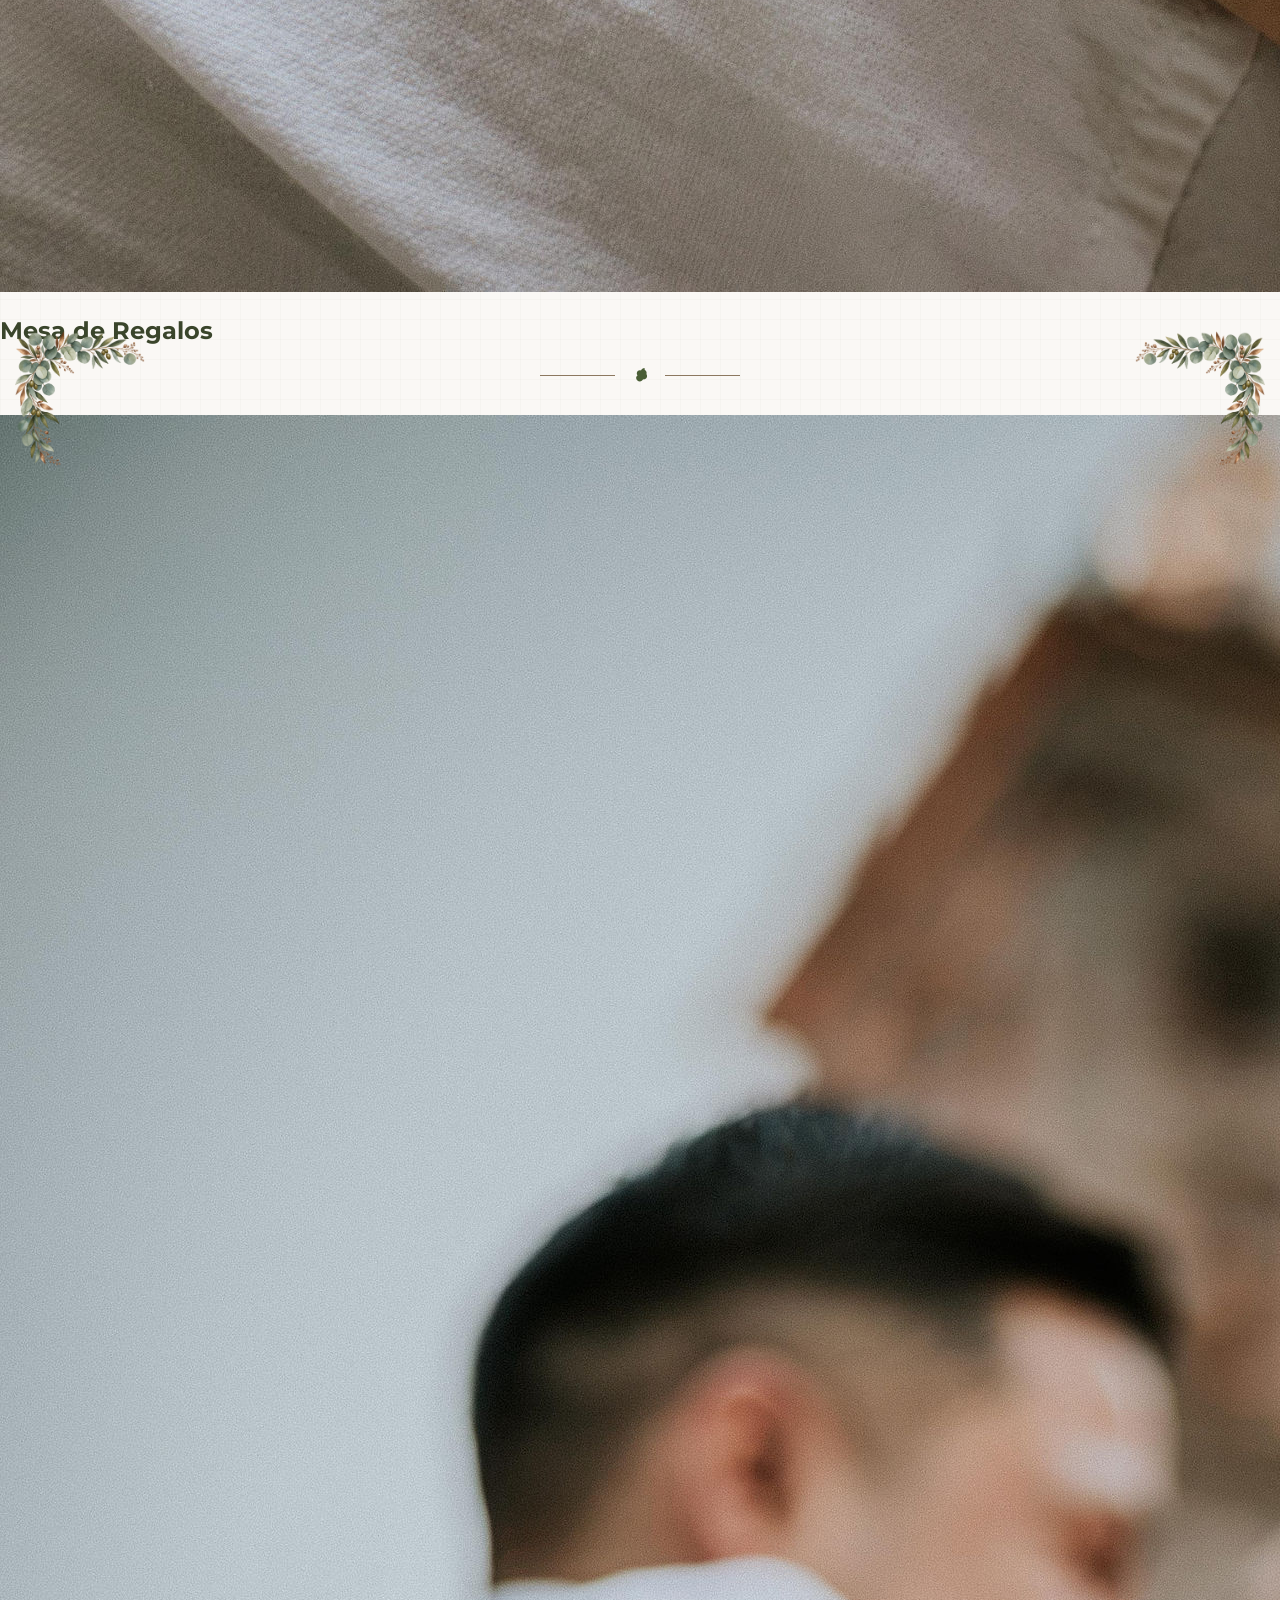
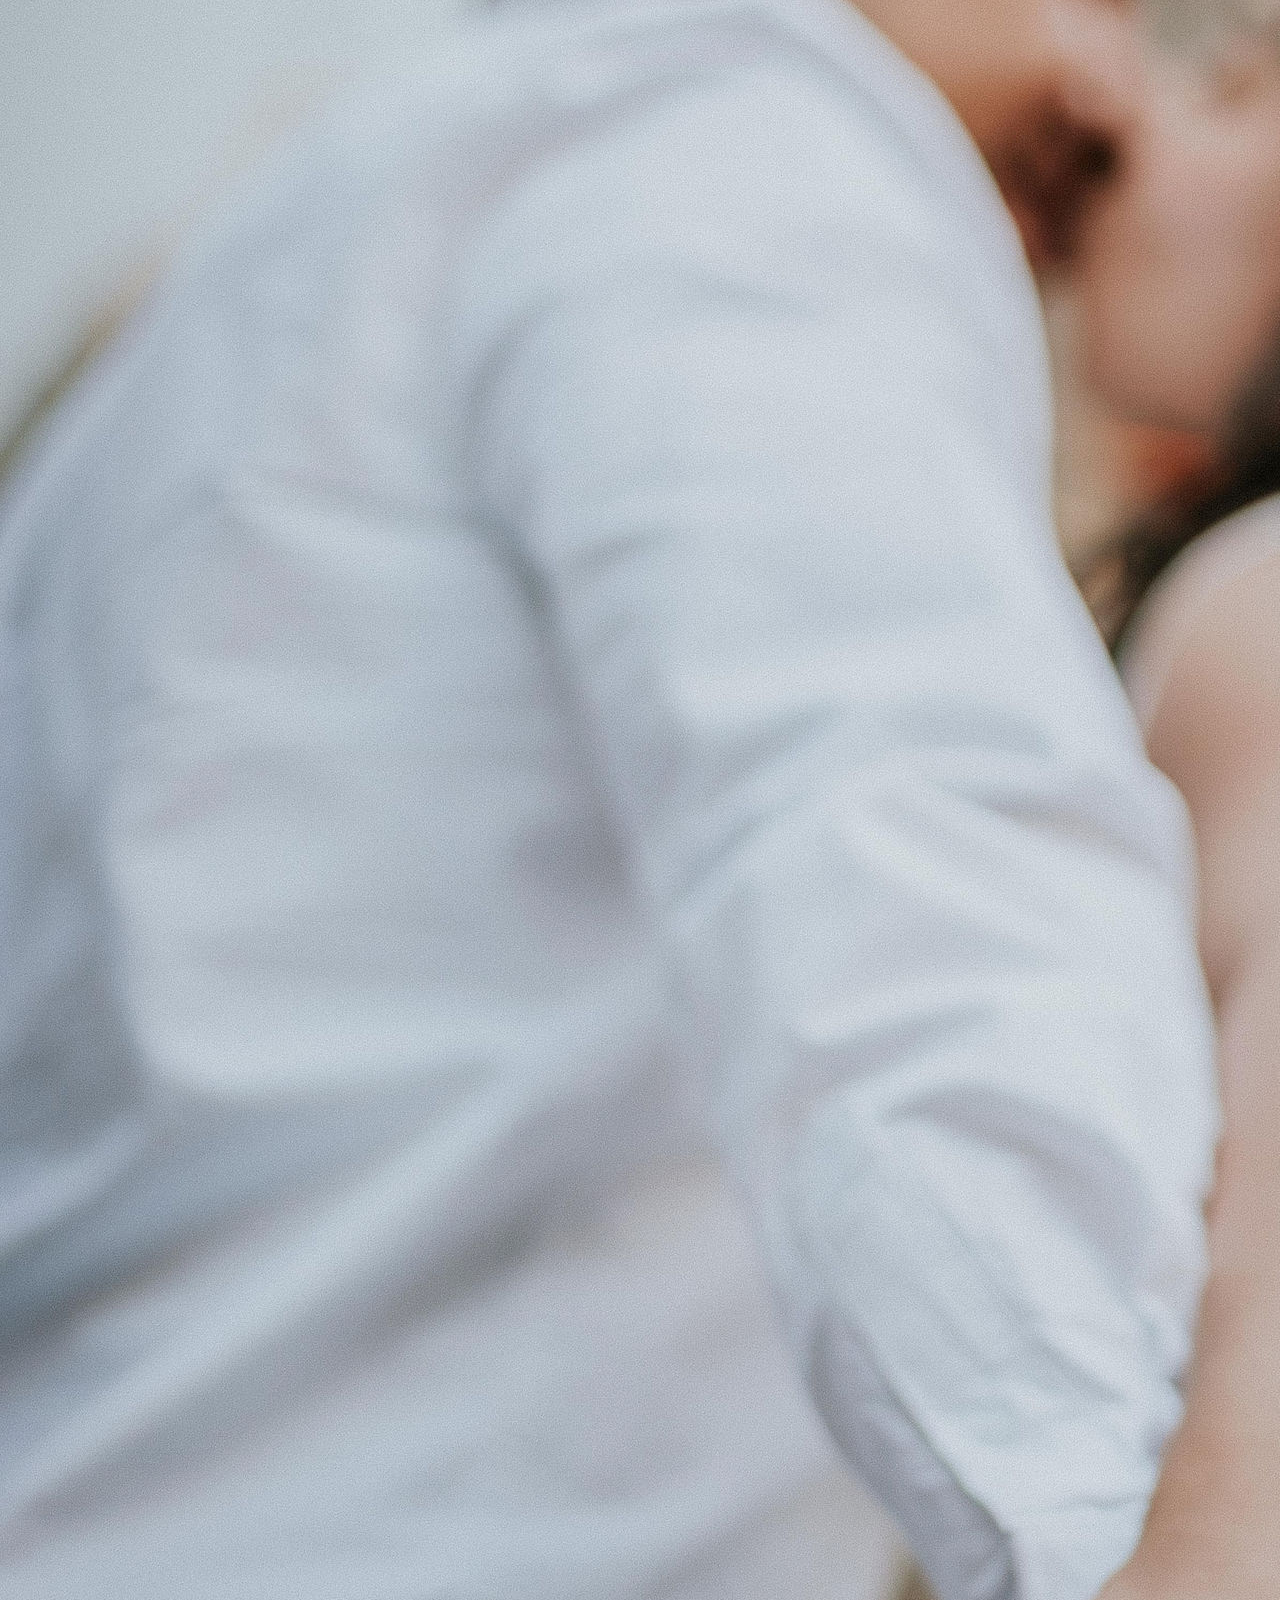
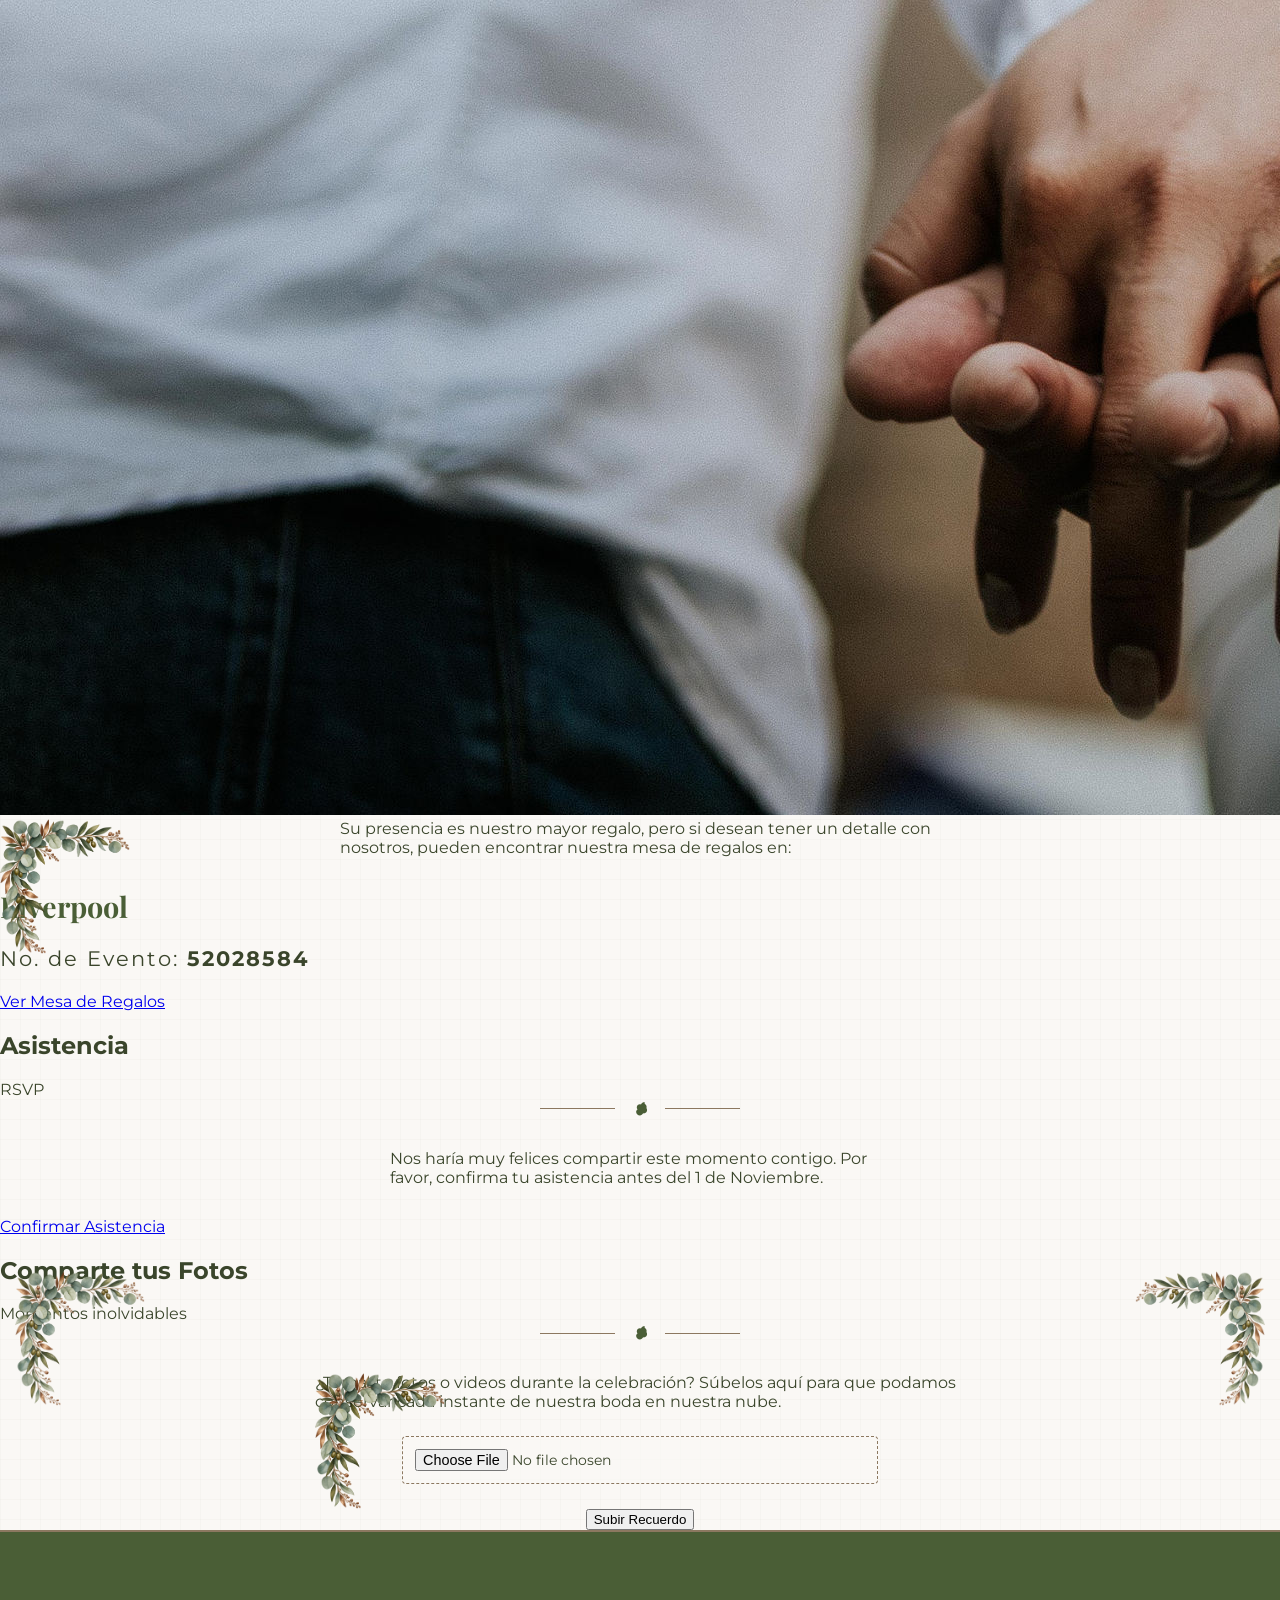
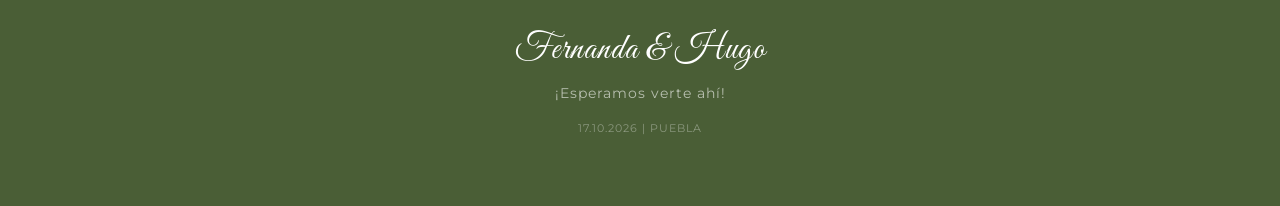
==== commit 2b83ea84: "Update print statement from 'Hello' to 'Goodbye'" ====
--- a/index.html
+++ b/index.html
@@ -3,185 +3,246 @@
 <head>
     <meta charset="UTF-8">
     <meta name="viewport" content="width=device-width, initial-scale=1.0">
-    <title>Nuestra Boda - Fer & Hugo</title>
-    <!-- Fuentes de Google Fonts -->
-    <link href="https://fonts.googleapis.com/css2?family=Great+Vibes&family=Montserrat:wght@300;400;600&family=Playfair+Display:ital,wght@0,400;1,400&display=swap" rel="stylesheet">
-    <!-- Hoja de estilos -->
+    <title>Fernanda & Hugo - ¡Nos Casamos!</title>
+    <!-- Importando fuentes -->
+    <style>
+        @import url('https://fonts.googleapis.com/css2?family=Great+Vibes&family=Playfair+Display:ital,wght@0,400;0,700;1,400&family=Montserrat:wght@300;400;600&display=swap');
+    </style>
     <link rel="stylesheet" href="style.css">
 </head>
 <body>
 
-    <!-- SOBRE DE INVITACIÓN (Capa Inicial) -->
-    <div class="envelope-overlay" id="envelopeOverlay">
-        <div class="envelope-container">
-            <h2 class="envelope-title">Nuestra Boda</h2>
+    <!-- SOBRE DE BIENVENIDA -->
+    <div id="envelope-overlay" class="envelope-overlay">
+        <div class="envelope-card framed-section">
+            <div class="card-border"></div>
+            <img src="Images/esquina-botanica.png" alt="" class="corner-decoration corner-tl">
+            <img src="Images/esquina-botanica.png" alt="" class="corner-decoration corner-tr">
+            <img src="Images/esquina-botanica.png" alt="" class="corner-decoration corner-bl">
+            <img src="Images/esquina-botanica.png" alt="" class="corner-decoration corner-br">
+
+            <p class="envelope-subtitle">Boda de</p>
+            <h2 class="envelope-title">Fernanda & Hugo</h2>
+            <div class="wedding-date-hero" style="margin: 15px 0 25px 0; font-size: 1rem;">17 . OCTUBRE . 2026</div>
+            <p class="detail-text" style="font-size: 0.95rem; margin-bottom: 25px;">Has recibido una invitación especial</p>
             
-            <!-- Cuerpo del sobre horizontal -->
-            <div class="envelope-box-css" id="openEnvelopeBtn">
-                <!-- Sello de lacre limpio -->
-                <div class="wax-seal-real-container">
-                    <img src="Images/Sello.png" alt="Sello de Lacre" class="wax-seal-img">
-                </div>
-                <!-- Imagen de Olivo en la esquina inferior izquierda del sobre -->
-                <img src="Images/Olivo.png" alt="Decoración de Olivo" class="envelope-corner-olivo">
-            </div>
-
-            <p class="open-text">HAZ CLICK PARA ABRIR</p>
-        </div>
-    </div>
-
-    <!-- CONTENIDO PRINCIPAL DE LA BODA -->
-    <main id="mainContent" style="display: none;">
-        
-        <!-- SECCIÓN HERO -->
-        <header class="hero">
-            <img src="Images/Olivo.png" alt="Decoración de Olivo" class="corner-decoration corner-tl">
-            <img src="Images/Olivo.png" alt="Decoración de Olivo" class="corner-decoration corner-tr">
+            <button id="open-envelope-btn" class="btn btn-solid">Abrir Invitación</button>
+        </div>
+    </div>
+
+    <!-- SECCIÓN PRINCIPAL (HERO) -->
+    <div class="hero framed-section" id="inicio">
+        <div class="card-border"></div>
+        <img src="Images/esquina-botanica.png" alt="" class="corner-decoration corner-tl">
+        <img src="Images/esquina-botanica.png" alt="" class="corner-decoration corner-tr">
+        <img src="Images/esquina-botanica.png" alt="" class="corner-decoration corner-bl">
+        <img src="Images/esquina-botanica.png" alt="" class="corner-decoration corner-br">
+
+        <div class="hero-content fade-in">
+            <p class="pre-title">Tenemos el honor de invitarte a</p>
+            <p class="pre-title" style="margin-top:-10px;">Nuestra Boda</p>
+            <h1>Fernanda</h1>
+            <span class="ampersand">&</span>
+            <h1>Hugo</h1>
+            <div class="wedding-date-hero">17 . OCTUBRE . 2026</div>
+
+            <!-- REPRODUCTOR DE MÚSICA -->
+            <div class="contenedor-reproductor">
+              <div class="reproductor-audio" id="contenedor-reproductor-audio">
+                <div class="ondas">
+                    <span class="barra h-1"></span><span class="barra h-3"></span><span class="barra h-5"></span><span class="barra h-2"></span><span class="barra h-4"></span><span class="barra h-2"></span><span class="barra h-5"></span><span class="barra h-3"></span><span class="barra h-1"></span>
+                </div>
+                
+                <button id="btn-play-pause" class="btn-reproductor">
+                  <div id="icono-reproductor" class="icono-play"></div>
+                </button>
+
+                <div class="ondas">
+                    <span class="barra h-1"></span><span class="barra h-3"></span><span class="barra h-5"></span><span class="barra h-2"></span><span class="barra h-4"></span><span class="barra h-2"></span><span class="barra h-5"></span><span class="barra h-3"></span><span class="barra h-1"></span>
+                </div>
+              </div>
+              <audio id="musica-fondo" loop>
+                <source src="Music/musica.mp3" type="audio/mp3">
+              </audio>
+            </div>
+        </div>
+    </div>
+    
+    <!-- SECCIÓN CITA, PADRES Y PADRINOS -->
+    <div class="section-light">
+        <div class="quote-section fade-in">
+            <p class="quote-text">"Dios juntó nuestras manos y nos señaló el camino, nosotros uniremos nuestras vidas y la recorreremos con amor y fe"</p>
             
-            <div class="hero-content fade-in">
-                <span class="pre-title">Nos casamos</span>
-                <h1>Fer <span class="ampersand">&</span> Hugo</h1>
-                <div class="wedding-date-hero">17 · OCTUBRE · 2026</div>
-            </div>
-        </header>
-
-        <!-- REPRODUCTOR DE MÚSICA -->
-        <section class="contenedor-reproductor fade-in">
-            <div class="reproductor-audio" id="reproductorAudio">
-                <div class="ondas">
-                    <div class="barra h-1"></div>
-                    <div class="barra h-3"></div>
-                    <div class="barra h-5"></div>
-                    <div class="barra h-2"></div>
-                    <div class="barra h-4"></div>
-                </div>
-                <button class="btn-reproductor" id="btnReproductor" aria-label="Reproducir música">
-                    <div class="icono-play" id="iconoControl"></div>
-                </button>
-            </div>
-            <audio id="audioBoda" loop>
-                <source src="Music/musica.mp3" type="audio/mp3">
-            </audio>
-        </section>
-
-        <!-- CITA Y PADRES -->
-        <section class="quote-section fade-in">
-            <p class="quote-text">"El amor no se mira con los ojos, sino con el alma."</p>
-            <div class="floral-divider">
-                <svg viewBox="0 0 24 24"><path d="M12,2A10,10 0 0,1 22,12A10,10 0 0,1 12,22A10,10 0 0,1 2,12A10,10 0 0,1 12,2M12,4A8,8 0 0,0 4,12A8,8 0 0,0 12,20A8,8 0 0,0 20,12A8,8 0 0,0 12,4Z"/></svg>
-            </div>
+            <img src="Images/Fer&Hugo_StD_2026_017.jpg" alt="Manos unidas" class="img-fluid fade-in">
+
+            <div class="floral-divider" style="margin-top: 40px;">
+                <svg viewBox="0 0 24 24" fill="currentColor">
+                    <path d="M17.5,3.5C15.5,3.5 13.8,4.8 13.2,6.6C11.9,6 10.4,6.2 9.3,7.3C7.9,8.7 7.7,11 9,12.5C7.9,13.2 7.2,14.5 7.4,15.9C7.7,18.1 9.6,19.7 11.8,19.7C13.5,19.7 15,18.7 15.8,17.2C17.3,17.5 18.9,16.8 19.8,15.5C20.8,14.1 20.7,12.2 19.7,10.9C20.3,9.4 19.9,7.6 18.6,6.5C18.3,6.1 17.9,5.8 17.5,5.5V3.5Z"/>
+                </svg>
+            </div>
+
+            <span class="section-subtitle">Motivados por el amor que nos tenemos y con la bendición de nuestros padres</span>
             <div class="parents-grid">
                 <div class="parents-block">
-                    <p class="detail-text"><strong>Con la bendición de nuestros padres</strong></p>
-                    <p class="detail-text">Padres del Novio</p>
-                    <p class="detail-text">Padres de la Novia</p>
-                </div>
-            </div>
-        </section>
-
-        <!-- CONTADOR REGRESIVO -->
-        <section class="countdown-section fade-in">
-            <h2 class="countdown-title">Falta muy poco</h2>
-            <div class="countdown-container">
-                <div class="countdown-box">
-                    <span id="days">00</span>
-                    <span class="label">Días</span>
-                </div>
-                <div class="countdown-box">
-                    <span id="hours">00</span>
-                    <span class="label">Horas</span>
-                </div>
-                <div class="countdown-box">
-                    <span id="minutes">00</span>
-                    <span class="label">Minutos</span>
-                </div>
-                <div class="countdown-box">
-                    <span id="seconds">00</span>
-                    <span class="label">Segundos</span>
-                </div>
-            </div>
-        </section>
-
-        <!-- CUÁNDO & DÓNDE -->
-        <section class="section fade-in" id="detalles">
-            <h2 class="section-title">Cuándo & Dónde</h2>
-            <span class="section-subtitle">Acompáñanos en nuestro gran día</span>
-            <div class="floral-divider">
-                <svg viewBox="0 0 24 24"><path d="M12,2A10,10 0 0,1 22,12A10,10 0 0,1 12,22A10,10 0 0,1 2,12A10,10 0 0,1 12,2M12,4A8,8 0 0,0 4,12A8,8 0 0,0 12,20A8,8 0 0,0 20,12A8,8 0 0,0 12,4Z"/></svg>
-            </div>
-
-            <!-- IGLESIA -->
-            <div class="detail-block framed-section" style="background: rgba(255, 255, 255, 0.65); padding: 40px; border-radius: 4px; margin-bottom: 20px;">
-                <p class="detail-text"><strong>Ceremonia Religiosa</strong></p>
-                <p class="detail-text">Santuario del Señor de la Misericordia</p>
-                <p class="detail-text">15:00 hrs.</p>
-                <a href="https://maps.app.goo.gl/RyyEuV9XRZdZKXv38" target="_blank" class="btn">Ver Mapa</a>
-            </div>
-
-            <!-- RECEPCIÓN -->
-            <div class="detail-block framed-section" style="background: rgba(255, 255, 255, 0.65); padding: 40px; border-radius: 4px;">
-                <p class="detail-text"><strong>Recepción</strong></p>
-                <p class="detail-text">Hotel Posada Señorial</p>
-                <p class="detail-text">17:00 hrs.</p>
-                <a href="https://share.google/oNMljRJuNwNq5EygN" target="_blank" class="btn">Ver Mapa</a>
-            </div>
-        </section>
-
-        <!-- MESA DE REGALOS -->
-        <section class="section fade-in">
-            <h2 class="section-title">Mesa de Regalos</h2>
-            <div class="floral-divider">
-                <svg viewBox="0 0 24 24"><path d="M12,2A10,10 0 0,1 22,12A10,10 0 0,1 12,22A10,10 0 0,1 2,12A10,10 0 0,1 12,2M12,4A8,8 0 0,0 4,12A8,8 0 0,0 12,20A8,8 0 0,0 20,12A8,8 0 0,0 12,4Z"/></svg>
-            </div>
-            <div class="gift-box framed-section" style="background: rgba(255, 255, 255, 0.75); padding: 40px; border-radius: 4px;">
-                <p class="detail-text" style="max-width: 600px; margin: 0 auto 20px auto;">
-                    Su presencia es nuestro mayor regalo, pero si desean tener un detalle con nosotros:
-                </p>
-                <h3 style="font-family: 'Playfair Display', serif; color: var(--primary-color); font-size: 1.8rem; margin: 10px 0;">Liverpool</h3>
-                <p class="detail-text" style="font-size: 1.3rem; letter-spacing: 2px;">No. de Evento: <strong>52028584</strong></p>
-                <a href="https://mesaderegalos.liverpool.com.mx/milistaderegalos/52028584" target="_blank" class="btn">Ver Mesa de Regalos</a>
-            </div>
-        </section>
-
-        <!-- ASISTENCIA / RSVP -->
-        <section class="section section-light fade-in">
-            <h2 class="section-title">Asistencia</h2>
-            <span class="section-subtitle">RSVP</span>
-            <div class="floral-divider">
-                <svg viewBox="0 0 24 24"><path d="M12,2A10,10 0 0,1 22,12A10,10 0 0,1 12,22A10,10 0 0,1 2,12A10,10 0 0,1 12,2M12,4A8,8 0 0,0 4,12A8,8 0 0,0 12,20A8,8 0 0,0 20,12A8,8 0 0,0 12,4Z"/></svg>
-            </div>
-            <p class="detail-text" style="max-width: 500px; margin: 0 auto 30px auto;">Nos haría muy felices compartir este momento contigo. Por favor, confirma tu asistencia.</p>
-            <a href="https://wa.me/+5212212107490" target="_blank" class="btn btn-solid">Confirmar Asistencia</a>
-        </section>
-
-        <!-- COMPARTIR FOTOS -->
-        <section class="section fade-in" id="compartir-fotos">
-            <h2 class="section-title">Comparte tus Fotos</h2>
-            <span class="section-subtitle">Momentos inolvidables</span>
-            <div class="floral-divider">
-                <svg viewBox="0 0 24 24"><path d="M12,2A10,10 0 0,1 22,12A10,10 0 0,1 12,22A10,10 0 0,1 2,12A10,10 0 0,1 12,2M12,4A8,8 0 0,0 4,12A8,8 0 0,0 12,20A8,8 0 0,0 20,12A8,8 0 0,0 12,4Z"/></svg>
-            </div>
-            <div class="gift-box framed-section" style="max-width: 650px; margin: 0 auto; background: rgba(255, 255, 255, 0.75); padding: 40px; border-radius: 4px;">
-                <p class="detail-text" style="margin-bottom: 25px;">
-                    ¿Tomaste fotos o videos durante la celebración? Súbelos aquí para conservar cada instante.
-                </p>
-                <form id="upload-form" style="display: flex; flex-direction: column; gap: 15px; align-items: center;">
-                    <input type="file" id="photo-file" accept="image/*,video/*" required style="padding: 12px; border: 1px dashed var(--brown-line); border-radius: 4px; width: 100%; max-width: 450px; background: rgba(250,248,245,0.6);">
-                    <button type="submit" class="btn btn-solid" id="btn-subir" style="margin-top: 10px;">Subir Recuerdo</button>
-                    <p id="upload-status" style="font-size: 0.95rem; color: var(--primary-color); margin-top: 15px; display: none; font-weight: 600;"></p>
-                </form>
-            </div>
-        </section>
-
-        <!-- FOOTER -->
-        <footer class="footer">
-            <p class="footer-names">Fer & Hugo</p>
-            <p>© 2026 - Todos los derechos reservados</p>
-        </footer>
-
-    </main>
-
-    <!-- Archivo de JavaScript -->
+                    <p>Fernando Velez Cuata</p>
+                    <p>Julia Flores Serrano</p>
+                </div>
+                <div class="parents-block">
+                    <p>Eleazar Hernández Guzmán</p>
+                    <p>Elia Florentina Gómez Ramos</p>
+                </div>
+            </div>
+
+            <div style="margin-top: 50px;">
+                <span class="section-subtitle">Padrinos de Velación</span>
+                <p class="detail-text" style="color: var(--text-dark);">Julián Guadalupe Gómez Ramos</p>
+                <p class="detail-text" style="color: var(--text-dark);">Irma López Martínez</p>
+            </div>
+        </div>
+    </div>
+
+    <!-- SECCIÓN CONTADOR -->
+    <div class="countdown-section fade-in">
+        <h3 class="countdown-title">Faltan</h3>
+        <div class="countdown-container">
+            <div class="countdown-box"><span id="days">00</span><span class="label">Días</span></div>
+            <div class="countdown-box"><span id="hours">00</span><span class="label">Horas</span></div>
+            <div class="countdown-box"><span id="minutes">00</span><span class="label">Minutos</span></div>
+            <div class="countdown-box"><span id="seconds">00</span><span class="label">Segundos</span></div>
+        </div>
+    </div>
+
+    <!-- SECCIÓN DE DETALLES -->
+    <div class="section section-light fade-in" id="detalles">
+        <h2 class="section-title">Cuándo & Dónde</h2>
+        <span class="section-subtitle">Acompáñanos en nuestro gran día</span>
+        
+        <div class="floral-divider">
+            <svg viewBox="0 0 24 24" fill="currentColor">
+                <path d="M17.5,3.5C15.5,3.5 13.8,4.8 13.2,6.6C11.9,6 10.4,6.2 9.3,7.3C7.9,8.7 7.7,11 9,12.5C7.9,13.2 7.2,14.5 7.4,15.9C7.7,18.1 9.6,19.7 11.8,19.7C13.5,19.7 15,18.7 15.8,17.2C17.3,17.5 18.9,16.8 19.8,15.5C20.8,14.1 20.7,12.2 19.7,10.9C20.3,9.4 19.9,7.6 18.6,6.5C18.3,6.1 17.9,5.8 17.5,5.5V3.5Z"/>
+            </svg>
+        </div>
+
+        <div class="detail-block framed-section">
+            <div class="card-border"></div>
+            <img src="Images/esquina-botanica.png" alt="" class="corner-decoration corner-tl">
+            <img src="Images/esquina-botanica.png" alt="" class="corner-decoration corner-tr">
+            <img src="Images/esquina-botanica.png" alt="" class="corner-decoration corner-bl">
+            <img src="Images/esquina-botanica.png" alt="" class="corner-decoration corner-br">
+            <span class="detail-icon">
+                <svg width="50" height="50" viewBox="0 0 24 24" fill="none" stroke="currentColor" stroke-width="1.2" stroke-linecap="round" stroke-linejoin="round">
+                    <path d="M12 2v5" /><path d="M10 4h4" /><path d="M8 12L12 7l4 5v10H8V12z" /><path d="M8 11L4 14v8h4" /><path d="M16 11l4 3v8h-4" /><path d="M10 22v-3a2 2 0 0 1 4 0v3" /><circle cx="12" cy="13" r="1.5" />
+                </svg>
+            </span>
+            <p class="detail-text"><strong>Ceremonia Religiosa</strong></p>
+            <p class="detail-text">Santuario del Señor de la Misericordia</p>
+            <p class="detail-text">15:00 hrs.</p>
+            <a href="https://maps.app.goo.gl/RyyEuV9XRZdZKXv38" target="_blank" class="btn">Ver Mapa</a>
+        </div>
+
+        <div class="detail-block framed-section">
+            <div class="card-border"></div>
+            <img src="Images/esquina-botanica.png" alt="" class="corner-decoration corner-tl">
+            <img src="Images/esquina-botanica.png" alt="" class="corner-decoration corner-tr">
+            <img src="Images/esquina-botanica.png" alt="" class="corner-decoration corner-bl">
+            <img src="Images/esquina-botanica.png" alt="" class="corner-decoration corner-br">
+            <span class="detail-icon">
+                <svg width="50" height="50" viewBox="0 0 24 24" fill="none" stroke="currentColor" stroke-width="1.2" stroke-linecap="round" stroke-linejoin="round">
+                    <path d="M12 2v2" /><path d="M10 4l-1 1" /><path d="M14 4l1 1" />
+                    <g transform="translate(1, 2) rotate(15, 9, 12)"><path d="M6 4h6l-1 7c0 1.5-1 3-2 3s-2-1.5-2-3L6 4z" /><path d="M9 14v7" /><path d="M7 21h4" /><path d="M6.3 7h5.4" /></g>
+                    <g transform="translate(-1, 2) rotate(-15, 15, 12)"><path d="M12 4h6l-1 7c0 1.5-1 3-2 3s-2-1.5-2-3L12 4z" /><path d="M15 14v7" /><path d="M13 21h4" /><path d="M12.3 7h5.4" /></g>
+                </svg>
+            </span>
+            <p class="detail-text"><strong>Recepción</strong></p>
+            <p class="detail-text">Hotel Posada Señorial</p>
+            <p class="detail-text">17:00 hrs.</p>
+            <a href="https://share.google/oNMljRJuNwNq5EygN" target="_blank" class="btn">Ver Mapa</a>
+        </div>
+    </div>
+
+    <!-- BANNER DE TRANSICIÓN CON FOTO -->
+    <img src="Images/Fer&Hugo_StD_2026_043.jpg" alt="Fernanda y Hugo" class="img-banner fade-in">
+
+    <!-- SECCIÓN DE REGALOS -->
+    <div class="section fade-in">
+        <h2 class="section-title">Mesa de Regalos</h2>
+        
+        <div class="floral-divider">
+            <svg viewBox="0 0 24 24" fill="currentColor">
+                <path d="M17.5,3.5C15.5,3.5 13.8,4.8 13.2,6.6C11.9,6 10.4,6.2 9.3,7.3C7.9,8.7 7.7,11 9,12.5C7.9,13.2 7.2,14.5 7.4,15.9C7.7,18.1 9.6,19.7 11.8,19.7C13.5,19.7 15,18.7 15.8,17.2C17.3,17.5 18.9,16.8 19.8,15.5C20.8,14.1 20.7,12.2 19.7,10.9C20.3,9.4 19.9,7.6 18.6,6.5C18.3,6.1 17.9,5.8 17.5,5.5V3.5Z"/>
+            </svg>
+        </div>
+
+        <img src="Images/Fer&Hugo_StD_2026_014.jpg" alt="Detalle del anillo" class="img-fluid fade-in">
+        
+        <div class="gift-box framed-section">
+            <div class="card-border"></div>
+            <img src="Images/esquina-botanica.png" alt="" class="corner-decoration corner-tl">
+            <img src="Images/esquina-botanica.png" alt="" class="corner-decoration corner-tr">
+            <img src="Images/esquina-botanica.png" alt="" class="corner-decoration corner-bl">
+            <img src="Images/esquina-botanica.png" alt="" class="corner-decoration corner-br">
+
+            <p class="detail-text" style="max-width: 600px; margin: 0 auto 30px auto;">
+                Su presencia es nuestro mayor regalo, pero si desean tener un detalle con nosotros, pueden encontrar nuestra mesa de regalos en:
+            </p>
+            <h3 style="font-family: 'Playfair Display', serif; color: var(--primary-color); font-size: 1.8rem; margin: 10px 0;">Liverpool</h3>
+            <p class="detail-text" style="font-size: 1.3rem; letter-spacing: 2px;">No. de Evento: <strong>52028584</strong></p>
+            <a href="https://mesaderegalos.liverpool.com.mx/milistaderegalos/52028584" target="_blank" class="btn">Ver Mesa de Regalos</a>
+        </div>
+    </div>
+
+    <!-- SECCIÓN DE RSVP -->
+    <div class="section section-light fade-in">
+        <h2 class="section-title">Asistencia</h2>
+        <span class="section-subtitle">RSVP</span>
+        
+        <div class="floral-divider">
+            <svg viewBox="0 0 24 24" fill="currentColor">
+                <path d="M17.5,3.5C15.5,3.5 13.8,4.8 13.2,6.6C11.9,6 10.4,6.2 9.3,7.3C7.9,8.7 7.7,11 9,12.5C7.9,13.2 7.2,14.5 7.4,15.9C7.7,18.1 9.6,19.7 11.8,19.7C13.5,19.7 15,18.7 15.8,17.2C17.3,17.5 18.9,16.8 19.8,15.5C20.8,14.1 20.7,12.2 19.7,10.9C20.3,9.4 19.9,7.6 18.6,6.5C18.3,6.1 17.9,5.8 17.5,5.5V3.5Z"/>
+            </svg>
+        </div>
+
+        <p class="detail-text" style="max-width: 500px; margin: 0 auto 30px auto;">Nos haría muy felices compartir este momento contigo. Por favor, confirma tu asistencia antes del 1 de Noviembre.</p>
+        <a href="https://wa.me/+5212212107490" target="_blank" class="btn btn-solid">Confirmar Asistencia</a>
+    </div>
+
+    <!-- SECCIÓN: COMPARTIR FOTOS -->
+    <div class="section fade-in" id="compartir-fotos">
+        <h2 class="section-title">Comparte tus Fotos</h2>
+        <span class="section-subtitle">Momentos inolvidables</span>
+        
+        <div class="floral-divider">
+            <svg viewBox="0 0 24 24" fill="currentColor">
+                <path d="M17.5,3.5C15.5,3.5 13.8,4.8 13.2,6.6C11.9,6 10.4,6.2 9.3,7.3C7.9,8.7 7.7,11 9,12.5C7.9,13.2 7.2,14.5 7.4,15.9C7.7,18.1 9.6,19.7 11.8,19.7C13.5,19.7 15,18.7 15.8,17.2C17.3,17.5 18.9,16.8 19.8,15.5C20.8,14.1 20.7,12.2 19.7,10.9C20.3,9.4 19.9,7.6 18.6,6.5C18.3,6.1 17.9,5.8 17.5,5.5V3.5Z"/>
+            </svg>
+        </div>
+
+        <div class="gift-box framed-section" style="max-width: 650px; margin: 0 auto;">
+            <div class="card-border"></div>
+            <img src="Images/esquina-botanica.png" alt="" class="corner-decoration corner-tl">
+            <img src="Images/esquina-botanica.png" alt="" class="corner-decoration corner-tr">
+            <img src="Images/esquina-botanica.png" alt="" class="corner-decoration corner-bl">
+            <img src="Images/esquina-botanica.png" alt="" class="corner-decoration corner-br">
+
+            <p class="detail-text" style="margin-bottom: 25px;">
+                ¿Tomaste fotos o videos durante la celebración? Súbelos aquí para que podamos conservar cada instante de nuestra boda en nuestra nube.
+            </p>
+
+            <form id="upload-form" style="display: flex; flex-direction: column; gap: 15px; align-items: center;">
+                <input type="file" id="photo-file" accept="image/*,video/*" required style="font-family: 'Montserrat', sans-serif; font-size: 0.9rem; color: var(--text-dark); padding: 12px; border: 1px dashed var(--brown-line); border-radius: 4px; width: 100%; max-width: 450px; background: rgba(250,248,245,0.6); cursor: pointer;">
+                <button type="submit" class="btn btn-solid" id="btn-subir" style="margin-top: 10px;">Subir Recuerdo</button>
+                <p id="upload-status" style="font-size: 0.95rem; color: var(--primary-color); margin-top: 15px; display: none; font-weight: 600;"></p>
+            </form>
+        </div>
+    </div>
+
+    <!-- PIE DE PÁGINA -->
+    <div class="footer">
+        <p class="footer-names">Fernanda & Hugo</p>
+        <p>¡Esperamos verte ahí!</p>
+        <p style="margin-top: 20px; font-size: 0.7rem; opacity: 0.6;">17.10.2026 | PUEBLA</p>
+    </div>
+
     <script src="mail.js"></script>
 </body>
 </html>
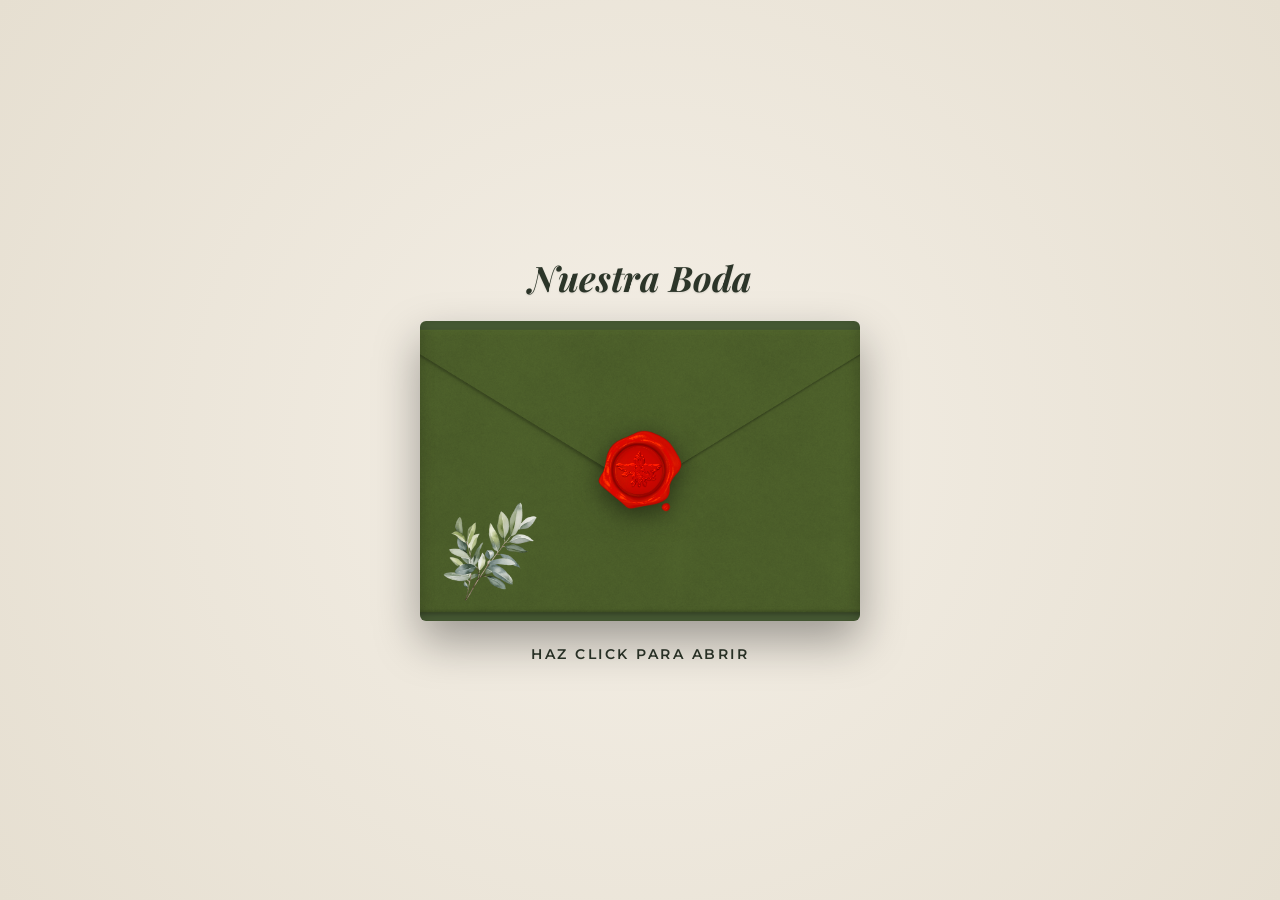
==== commit d835706e: "Update index.html" ====
--- a/index.html
+++ b/index.html
@@ -3,245 +3,142 @@
 <head>
     <meta charset="UTF-8">
     <meta name="viewport" content="width=device-width, initial-scale=1.0">
-    <title>Fernanda & Hugo - ¡Nos Casamos!</title>
-    <!-- Importando fuentes -->
-    <style>
-        @import url('https://fonts.googleapis.com/css2?family=Great+Vibes&family=Playfair+Display:ital,wght@0,400;0,700;1,400&family=Montserrat:wght@300;400;600&display=swap');
-    </style>
+    <title>Nuestra Boda - Fer & Hugo</title>
+    <!-- Fuentes -->
+    <link href="https://fonts.googleapis.com/css2?family=Great+Vibes&family=Montserrat:wght@300;400;600&family=Playfair+Display:ital,wght@0,400;1,400&display=swap" rel="stylesheet">
     <link rel="stylesheet" href="style.css">
 </head>
 <body>
 
-    <!-- SOBRE DE BIENVENIDA -->
-    <div id="envelope-overlay" class="envelope-overlay">
-        <div class="envelope-card framed-section">
-            <div class="card-border"></div>
-            <img src="Images/esquina-botanica.png" alt="" class="corner-decoration corner-tl">
-            <img src="Images/esquina-botanica.png" alt="" class="corner-decoration corner-tr">
-            <img src="Images/esquina-botanica.png" alt="" class="corner-decoration corner-bl">
-            <img src="Images/esquina-botanica.png" alt="" class="corner-decoration corner-br">
-
-            <p class="envelope-subtitle">Boda de</p>
-            <h2 class="envelope-title">Fernanda & Hugo</h2>
-            <div class="wedding-date-hero" style="margin: 15px 0 25px 0; font-size: 1rem;">17 . OCTUBRE . 2026</div>
-            <p class="detail-text" style="font-size: 0.95rem; margin-bottom: 25px;">Has recibido una invitación especial</p>
-            
-            <button id="open-envelope-btn" class="btn btn-solid">Abrir Invitación</button>
+    <!-- SOBRE DE INVITACIÓN -->
+    <div class="envelope-overlay" id="envelopeOverlay">
+        <div class="envelope-container">
+            <h2 class="envelope-title">Nuestra Boda</h2>
+            <div class="envelope-box-css" id="openEnvelopeBtn">
+                <div class="wax-seal-real-container">
+                    <img src="Images/Sello.png" alt="Sello de Lacre" class="wax-seal-img">
+                </div>
+                <img src="Images/Olivo.png" alt="Decoración de Olivo" class="envelope-corner-olivo">
+            </div>
+            <p class="open-text">HAZ CLICK PARA ABRIR</p>
         </div>
     </div>
 
-    <!-- SECCIÓN PRINCIPAL (HERO) -->
-    <div class="hero framed-section" id="inicio">
-        <div class="card-border"></div>
-        <img src="Images/esquina-botanica.png" alt="" class="corner-decoration corner-tl">
-        <img src="Images/esquina-botanica.png" alt="" class="corner-decoration corner-tr">
-        <img src="Images/esquina-botanica.png" alt="" class="corner-decoration corner-bl">
-        <img src="Images/esquina-botanica.png" alt="" class="corner-decoration corner-br">
+    <!-- CONTENIDO PRINCIPAL -->
+    <main id="mainContent" style="display: none;">
+        
+        <!-- HERO -->
+        <header class="hero">
+            <img src="Images/Olivo.png" alt="Olivo" class="corner-decoration corner-tl">
+            <img src="Images/Olivo.png" alt="Olivo" class="corner-decoration corner-tr">
+            <div class="hero-content fade-in">
+                <span class="pre-title">Nos casamos</span>
+                <h1>Fer <span class="ampersand">&</span> Hugo</h1>
+                <div class="wedding-date-hero">17 · OCTUBRE · 2026</div>
+            </div>
+        </header>
 
-        <div class="hero-content fade-in">
-            <p class="pre-title">Tenemos el honor de invitarte a</p>
-            <p class="pre-title" style="margin-top:-10px;">Nuestra Boda</p>
-            <h1>Fernanda</h1>
-            <span class="ampersand">&</span>
-            <h1>Hugo</h1>
-            <div class="wedding-date-hero">17 . OCTUBRE . 2026</div>
+        <!-- REPRODUCTOR DE MÚSICA -->
+        <section class="contenedor-reproductor fade-in">
+            <div class="reproductor-audio" id="reproductorAudio">
+                <div class="ondas">
+                    <div class="barra h-1"></div><div class="barra h-3"></div><div class="barra h-5"></div><div class="barra h-2"></div><div class="barra h-4"></div>
+                </div>
+                <button class="btn-reproductor" id="btnReproductor" aria-label="Reproducir música">
+                    <div class="icono-play" id="iconoControl"></div>
+                </button>
+            </div>
+            <audio id="audioBoda" loop>
+                <source src="Music/musica.mp3" type="audio/mp3">
+            </audio>
+        </section>
 
-            <!-- REPRODUCTOR DE MÚSICA -->
-            <div class="contenedor-reproductor">
-              <div class="reproductor-audio" id="contenedor-reproductor-audio">
-                <div class="ondas">
-                    <span class="barra h-1"></span><span class="barra h-3"></span><span class="barra h-5"></span><span class="barra h-2"></span><span class="barra h-4"></span><span class="barra h-2"></span><span class="barra h-5"></span><span class="barra h-3"></span><span class="barra h-1"></span>
-                </div>
-                
-                <button id="btn-play-pause" class="btn-reproductor">
-                  <div id="icono-reproductor" class="icono-play"></div>
-                </button>
-
-                <div class="ondas">
-                    <span class="barra h-1"></span><span class="barra h-3"></span><span class="barra h-5"></span><span class="barra h-2"></span><span class="barra h-4"></span><span class="barra h-2"></span><span class="barra h-5"></span><span class="barra h-3"></span><span class="barra h-1"></span>
-                </div>
-              </div>
-              <audio id="musica-fondo" loop>
-                <source src="Music/musica.mp3" type="audio/mp3">
-              </audio>
+        <!-- CITA Y PADRES -->
+        <section class="quote-section fade-in">
+            <p class="quote-text">"El amor no se mira con los ojos, sino con el alma."</p>
+            <div class="floral-divider">
+                <svg viewBox="0 0 24 24"><path d="M12,2A10,10 0 0,1 22,12A10,10 0 0,1 12,22A10,10 0 0,1 2,12A10,10 0 0,1 12,2M12,4A8,8 0 0,0 4,12A8,8 0 0,0 12,20A8,8 0 0,0 20,12A8,8 0 0,0 12,4Z"/></svg>
             </div>
-        </div>
-    </div>
-    
-    <!-- SECCIÓN CITA, PADRES Y PADRINOS -->
-    <div class="section-light">
-        <div class="quote-section fade-in">
-            <p class="quote-text">"Dios juntó nuestras manos y nos señaló el camino, nosotros uniremos nuestras vidas y la recorreremos con amor y fe"</p>
-            
-            <img src="Images/Fer&Hugo_StD_2026_017.jpg" alt="Manos unidas" class="img-fluid fade-in">
-
-            <div class="floral-divider" style="margin-top: 40px;">
-                <svg viewBox="0 0 24 24" fill="currentColor">
-                    <path d="M17.5,3.5C15.5,3.5 13.8,4.8 13.2,6.6C11.9,6 10.4,6.2 9.3,7.3C7.9,8.7 7.7,11 9,12.5C7.9,13.2 7.2,14.5 7.4,15.9C7.7,18.1 9.6,19.7 11.8,19.7C13.5,19.7 15,18.7 15.8,17.2C17.3,17.5 18.9,16.8 19.8,15.5C20.8,14.1 20.7,12.2 19.7,10.9C20.3,9.4 19.9,7.6 18.6,6.5C18.3,6.1 17.9,5.8 17.5,5.5V3.5Z"/>
-                </svg>
-            </div>
-
-            <span class="section-subtitle">Motivados por el amor que nos tenemos y con la bendición de nuestros padres</span>
             <div class="parents-grid">
                 <div class="parents-block">
-                    <p>Fernando Velez Cuata</p>
-                    <p>Julia Flores Serrano</p>
-                </div>
-                <div class="parents-block">
-                    <p>Eleazar Hernández Guzmán</p>
-                    <p>Elia Florentina Gómez Ramos</p>
+                    <p class="detail-text"><strong>Con la bendición de nuestros padres</strong></p>
+                    <p class="detail-text">Fernando Velez Cuata & Julia Flores Serrano</p>
+                    <p class="detail-text">Eleazar Hernández Guzmán & Elia Florentina Gómez Ramos</p>
                 </div>
             </div>
+        </section>
 
-            <div style="margin-top: 50px;">
-                <span class="section-subtitle">Padrinos de Velación</span>
-                <p class="detail-text" style="color: var(--text-dark);">Julián Guadalupe Gómez Ramos</p>
-                <p class="detail-text" style="color: var(--text-dark);">Irma López Martínez</p>
+        <!-- CONTADOR -->
+        <section class="countdown-section fade-in">
+            <h2 class="countdown-title">Falta muy poco</h2>
+            <div class="countdown-container">
+                <div class="countdown-box"><span id="days">00</span><span class="label">Días</span></div>
+                <div class="countdown-box"><span id="hours">00</span><span class="label">Horas</span></div>
+                <div class="countdown-box"><span id="minutes">00</span><span class="label">Minutos</span></div>
+                <div class="countdown-box"><span id="seconds">00</span><span class="label">Segundos</span></div>
             </div>
-        </div>
-    </div>
+        </section>
 
-    <!-- SECCIÓN CONTADOR -->
-    <div class="countdown-section fade-in">
-        <h3 class="countdown-title">Faltan</h3>
-        <div class="countdown-container">
-            <div class="countdown-box"><span id="days">00</span><span class="label">Días</span></div>
-            <div class="countdown-box"><span id="hours">00</span><span class="label">Horas</span></div>
-            <div class="countdown-box"><span id="minutes">00</span><span class="label">Minutos</span></div>
-            <div class="countdown-box"><span id="seconds">00</span><span class="label">Segundos</span></div>
-        </div>
-    </div>
+        <!-- CUÁNDO & DÓNDE -->
+        <section class="section fade-in">
+            <h2 class="section-title">Cuándo & Dónde</h2>
+            <span class="section-subtitle">Acompáñanos en nuestro gran día</span>
+            <div class="detail-block">
+                <p class="detail-text"><strong>Ceremonia Religiosa</strong></p>
+                <p class="detail-text">Santuario del Señor de la Misericordia</p>
+                <p class="detail-text">15:00 hrs.</p>
+                <a href="https://maps.app.goo.gl/RyyEuV9XRZdZKXv38" target="_blank" class="btn">Ver Mapa</a>
+            </div>
+            <div class="detail-block">
+                <p class="detail-text"><strong>Recepción</strong></p>
+                <p class="detail-text">Hotel Posada Señorial</p>
+                <p class="detail-text">17:00 hrs.</p>
+                <a href="https://share.google/oNMljRJuNwNq5EygN" target="_blank" class="btn">Ver Mapa</a>
+            </div>
+        </section>
 
-    <!-- SECCIÓN DE DETALLES -->
-    <div class="section section-light fade-in" id="detalles">
-        <h2 class="section-title">Cuándo & Dónde</h2>
-        <span class="section-subtitle">Acompáñanos en nuestro gran día</span>
-        
-        <div class="floral-divider">
-            <svg viewBox="0 0 24 24" fill="currentColor">
-                <path d="M17.5,3.5C15.5,3.5 13.8,4.8 13.2,6.6C11.9,6 10.4,6.2 9.3,7.3C7.9,8.7 7.7,11 9,12.5C7.9,13.2 7.2,14.5 7.4,15.9C7.7,18.1 9.6,19.7 11.8,19.7C13.5,19.7 15,18.7 15.8,17.2C17.3,17.5 18.9,16.8 19.8,15.5C20.8,14.1 20.7,12.2 19.7,10.9C20.3,9.4 19.9,7.6 18.6,6.5C18.3,6.1 17.9,5.8 17.5,5.5V3.5Z"/>
-            </svg>
-        </div>
+        <!-- MESA DE REGALOS -->
+        <section class="section fade-in">
+            <h2 class="section-title">Mesa de Regalos</h2>
+            <div class="floral-divider">
+                <svg viewBox="0 0 24 24"><path d="M12,2A10,10 0 0,1 22,12A10,10 0 0,1 12,22A10,10 0 0,1 2,12A10,10 0 0,1 12,2M12,4A8,8 0 0,0 4,12A8,8 0 0,0 12,20A8,8 0 0,0 20,12A8,8 0 0,0 12,4Z"/></svg>
+            </div>
+            <div class="gift-box">
+                <p class="detail-text" style="max-width: 600px; margin: 0 auto 20px auto;">Su presencia es nuestro mayor regalo, pero si desean tener un detalle con nosotros:</p>
+                <h3 style="font-family: 'Playfair Display', serif; color: var(--primary-color); font-size: 2rem; margin: 10px 0;">Liverpool</h3>
+                <p class="detail-text" style="font-size: 1.2rem; letter-spacing: 2px;">No. de Evento: <strong>52028584</strong></p>
+                <a href="https://mesaderegalos.liverpool.com.mx/milistaderegalos/52028584" target="_blank" class="btn">Ver Mesa de Regalos</a>
+            </div>
+        </section>
 
-        <div class="detail-block framed-section">
-            <div class="card-border"></div>
-            <img src="Images/esquina-botanica.png" alt="" class="corner-decoration corner-tl">
-            <img src="Images/esquina-botanica.png" alt="" class="corner-decoration corner-tr">
-            <img src="Images/esquina-botanica.png" alt="" class="corner-decoration corner-bl">
-            <img src="Images/esquina-botanica.png" alt="" class="corner-decoration corner-br">
-            <span class="detail-icon">
-                <svg width="50" height="50" viewBox="0 0 24 24" fill="none" stroke="currentColor" stroke-width="1.2" stroke-linecap="round" stroke-linejoin="round">
-                    <path d="M12 2v5" /><path d="M10 4h4" /><path d="M8 12L12 7l4 5v10H8V12z" /><path d="M8 11L4 14v8h4" /><path d="M16 11l4 3v8h-4" /><path d="M10 22v-3a2 2 0 0 1 4 0v3" /><circle cx="12" cy="13" r="1.5" />
-                </svg>
-            </span>
-            <p class="detail-text"><strong>Ceremonia Religiosa</strong></p>
-            <p class="detail-text">Santuario del Señor de la Misericordia</p>
-            <p class="detail-text">15:00 hrs.</p>
-            <a href="https://maps.app.goo.gl/RyyEuV9XRZdZKXv38" target="_blank" class="btn">Ver Mapa</a>
-        </div>
+        <!-- RSVP -->
+        <section class="section section-light fade-in">
+            <h2 class="section-title">Asistencia</h2>
+            <span class="section-subtitle">RSVP</span>
+            <p class="detail-text" style="max-width: 500px; margin: 0 auto 30px auto;">Nos haría muy felices compartir este momento contigo. Por favor, confirma tu asistencia.</p>
+            <a href="https://wa.me/+5212212107490" target="_blank" class="btn btn-solid">Confirmar Asistencia</a>
+        </section>
 
-        <div class="detail-block framed-section">
-            <div class="card-border"></div>
-            <img src="Images/esquina-botanica.png" alt="" class="corner-decoration corner-tl">
-            <img src="Images/esquina-botanica.png" alt="" class="corner-decoration corner-tr">
-            <img src="Images/esquina-botanica.png" alt="" class="corner-decoration corner-bl">
-            <img src="Images/esquina-botanica.png" alt="" class="corner-decoration corner-br">
-            <span class="detail-icon">
-                <svg width="50" height="50" viewBox="0 0 24 24" fill="none" stroke="currentColor" stroke-width="1.2" stroke-linecap="round" stroke-linejoin="round">
-                    <path d="M12 2v2" /><path d="M10 4l-1 1" /><path d="M14 4l1 1" />
-                    <g transform="translate(1, 2) rotate(15, 9, 12)"><path d="M6 4h6l-1 7c0 1.5-1 3-2 3s-2-1.5-2-3L6 4z" /><path d="M9 14v7" /><path d="M7 21h4" /><path d="M6.3 7h5.4" /></g>
-                    <g transform="translate(-1, 2) rotate(-15, 15, 12)"><path d="M12 4h6l-1 7c0 1.5-1 3-2 3s-2-1.5-2-3L12 4z" /><path d="M15 14v7" /><path d="M13 21h4" /><path d="M12.3 7h5.4" /></g>
-                </svg>
-            </span>
-            <p class="detail-text"><strong>Recepción</strong></p>
-            <p class="detail-text">Hotel Posada Señorial</p>
-            <p class="detail-text">17:00 hrs.</p>
-            <a href="https://share.google/oNMljRJuNwNq5EygN" target="_blank" class="btn">Ver Mapa</a>
-        </div>
-    </div>
+        <!-- COMPARTIR FOTOS -->
+        <section class="section fade-in" id="compartir-fotos">
+            <h2 class="section-title">Comparte tus Fotos</h2>
+            <span class="section-subtitle">Momentos inolvidables</span>
+            <div class="gift-box" style="max-width: 600px; margin: 0 auto;">
+                <p class="detail-text" style="margin-bottom: 25px;">¿Tomaste fotos o videos? Súbelos aquí para conservar cada instante.</p>
+                <form id="upload-form" style="display: flex; flex-direction: column; gap: 15px; align-items: center;">
+                    <input type="file" id="photo-file" accept="image/*,video/*" required style="font-family: 'Montserrat', sans-serif; padding: 12px; border: 1px dashed var(--brown-line); border-radius: 4px; width: 100%; cursor: pointer;">
+                    <button type="submit" class="btn btn-solid" id="btn-subir">Subir Recuerdo</button>
+                    <p id="upload-status" style="font-size: 0.95rem; color: var(--primary-color); margin-top: 10px; display: none; font-weight: 600;"></p>
+                </form>
+            </div>
+        </section>
 
-    <!-- BANNER DE TRANSICIÓN CON FOTO -->
-    <img src="Images/Fer&Hugo_StD_2026_043.jpg" alt="Fernanda y Hugo" class="img-banner fade-in">
-
-    <!-- SECCIÓN DE REGALOS -->
-    <div class="section fade-in">
-        <h2 class="section-title">Mesa de Regalos</h2>
-        
-        <div class="floral-divider">
-            <svg viewBox="0 0 24 24" fill="currentColor">
-                <path d="M17.5,3.5C15.5,3.5 13.8,4.8 13.2,6.6C11.9,6 10.4,6.2 9.3,7.3C7.9,8.7 7.7,11 9,12.5C7.9,13.2 7.2,14.5 7.4,15.9C7.7,18.1 9.6,19.7 11.8,19.7C13.5,19.7 15,18.7 15.8,17.2C17.3,17.5 18.9,16.8 19.8,15.5C20.8,14.1 20.7,12.2 19.7,10.9C20.3,9.4 19.9,7.6 18.6,6.5C18.3,6.1 17.9,5.8 17.5,5.5V3.5Z"/>
-            </svg>
-        </div>
-
-        <img src="Images/Fer&Hugo_StD_2026_014.jpg" alt="Detalle del anillo" class="img-fluid fade-in">
-        
-        <div class="gift-box framed-section">
-            <div class="card-border"></div>
-            <img src="Images/esquina-botanica.png" alt="" class="corner-decoration corner-tl">
-            <img src="Images/esquina-botanica.png" alt="" class="corner-decoration corner-tr">
-            <img src="Images/esquina-botanica.png" alt="" class="corner-decoration corner-bl">
-            <img src="Images/esquina-botanica.png" alt="" class="corner-decoration corner-br">
-
-            <p class="detail-text" style="max-width: 600px; margin: 0 auto 30px auto;">
-                Su presencia es nuestro mayor regalo, pero si desean tener un detalle con nosotros, pueden encontrar nuestra mesa de regalos en:
-            </p>
-            <h3 style="font-family: 'Playfair Display', serif; color: var(--primary-color); font-size: 1.8rem; margin: 10px 0;">Liverpool</h3>
-            <p class="detail-text" style="font-size: 1.3rem; letter-spacing: 2px;">No. de Evento: <strong>52028584</strong></p>
-            <a href="https://mesaderegalos.liverpool.com.mx/milistaderegalos/52028584" target="_blank" class="btn">Ver Mesa de Regalos</a>
-        </div>
-    </div>
-
-    <!-- SECCIÓN DE RSVP -->
-    <div class="section section-light fade-in">
-        <h2 class="section-title">Asistencia</h2>
-        <span class="section-subtitle">RSVP</span>
-        
-        <div class="floral-divider">
-            <svg viewBox="0 0 24 24" fill="currentColor">
-                <path d="M17.5,3.5C15.5,3.5 13.8,4.8 13.2,6.6C11.9,6 10.4,6.2 9.3,7.3C7.9,8.7 7.7,11 9,12.5C7.9,13.2 7.2,14.5 7.4,15.9C7.7,18.1 9.6,19.7 11.8,19.7C13.5,19.7 15,18.7 15.8,17.2C17.3,17.5 18.9,16.8 19.8,15.5C20.8,14.1 20.7,12.2 19.7,10.9C20.3,9.4 19.9,7.6 18.6,6.5C18.3,6.1 17.9,5.8 17.5,5.5V3.5Z"/>
-            </svg>
-        </div>
-
-        <p class="detail-text" style="max-width: 500px; margin: 0 auto 30px auto;">Nos haría muy felices compartir este momento contigo. Por favor, confirma tu asistencia antes del 1 de Noviembre.</p>
-        <a href="https://wa.me/+5212212107490" target="_blank" class="btn btn-solid">Confirmar Asistencia</a>
-    </div>
-
-    <!-- SECCIÓN: COMPARTIR FOTOS -->
-    <div class="section fade-in" id="compartir-fotos">
-        <h2 class="section-title">Comparte tus Fotos</h2>
-        <span class="section-subtitle">Momentos inolvidables</span>
-        
-        <div class="floral-divider">
-            <svg viewBox="0 0 24 24" fill="currentColor">
-                <path d="M17.5,3.5C15.5,3.5 13.8,4.8 13.2,6.6C11.9,6 10.4,6.2 9.3,7.3C7.9,8.7 7.7,11 9,12.5C7.9,13.2 7.2,14.5 7.4,15.9C7.7,18.1 9.6,19.7 11.8,19.7C13.5,19.7 15,18.7 15.8,17.2C17.3,17.5 18.9,16.8 19.8,15.5C20.8,14.1 20.7,12.2 19.7,10.9C20.3,9.4 19.9,7.6 18.6,6.5C18.3,6.1 17.9,5.8 17.5,5.5V3.5Z"/>
-            </svg>
-        </div>
-
-        <div class="gift-box framed-section" style="max-width: 650px; margin: 0 auto;">
-            <div class="card-border"></div>
-            <img src="Images/esquina-botanica.png" alt="" class="corner-decoration corner-tl">
-            <img src="Images/esquina-botanica.png" alt="" class="corner-decoration corner-tr">
-            <img src="Images/esquina-botanica.png" alt="" class="corner-decoration corner-bl">
-            <img src="Images/esquina-botanica.png" alt="" class="corner-decoration corner-br">
-
-            <p class="detail-text" style="margin-bottom: 25px;">
-                ¿Tomaste fotos o videos durante la celebración? Súbelos aquí para que podamos conservar cada instante de nuestra boda en nuestra nube.
-            </p>
-
-            <form id="upload-form" style="display: flex; flex-direction: column; gap: 15px; align-items: center;">
-                <input type="file" id="photo-file" accept="image/*,video/*" required style="font-family: 'Montserrat', sans-serif; font-size: 0.9rem; color: var(--text-dark); padding: 12px; border: 1px dashed var(--brown-line); border-radius: 4px; width: 100%; max-width: 450px; background: rgba(250,248,245,0.6); cursor: pointer;">
-                <button type="submit" class="btn btn-solid" id="btn-subir" style="margin-top: 10px;">Subir Recuerdo</button>
-                <p id="upload-status" style="font-size: 0.95rem; color: var(--primary-color); margin-top: 15px; display: none; font-weight: 600;"></p>
-            </form>
-        </div>
-    </div>
-
-    <!-- PIE DE PÁGINA -->
-    <div class="footer">
-        <p class="footer-names">Fernanda & Hugo</p>
-        <p>¡Esperamos verte ahí!</p>
-        <p style="margin-top: 20px; font-size: 0.7rem; opacity: 0.6;">17.10.2026 | PUEBLA</p>
-    </div>
+        <!-- FOOTER -->
+        <footer class="footer">
+            <p class="footer-names">Fer & Hugo</p>
+            <p>© 2026 - Todos los derechos reservados</p>
+        </footer>
+    </main>
 
     <script src="mail.js"></script>
 </body>
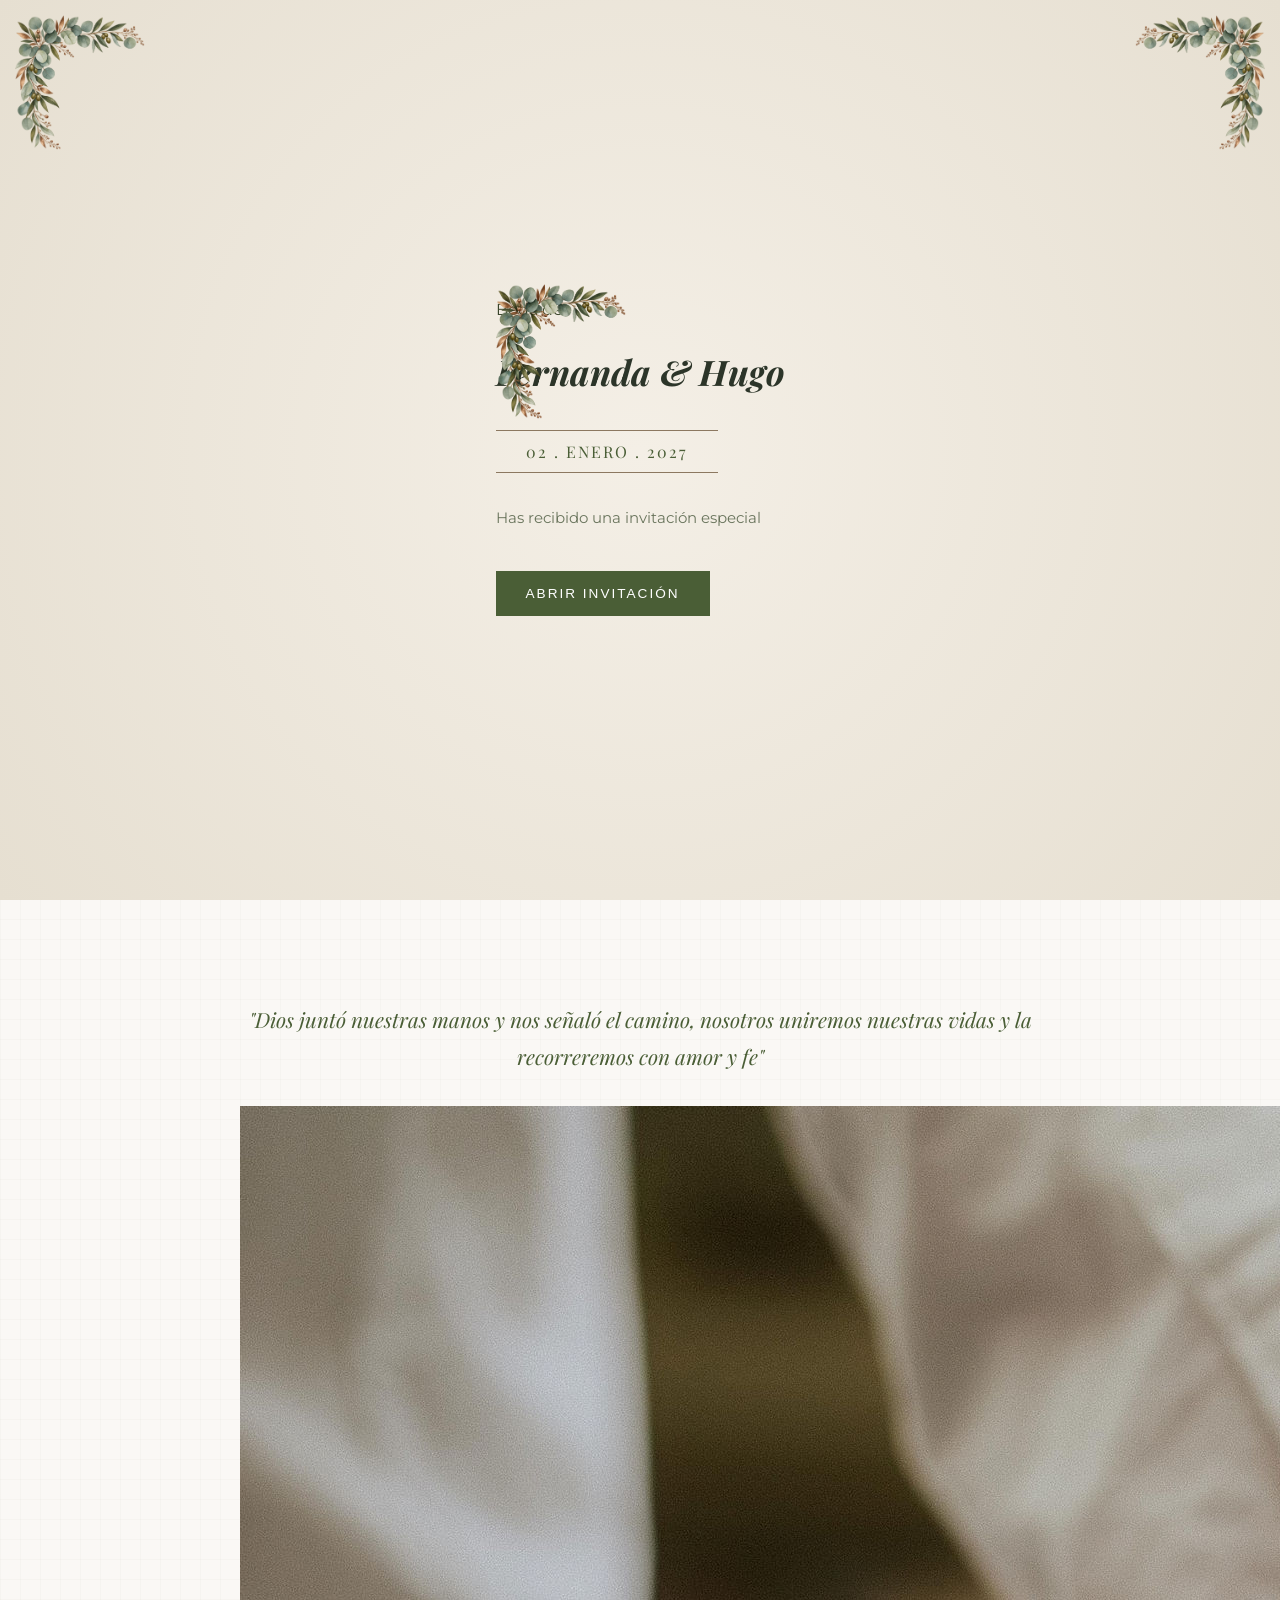
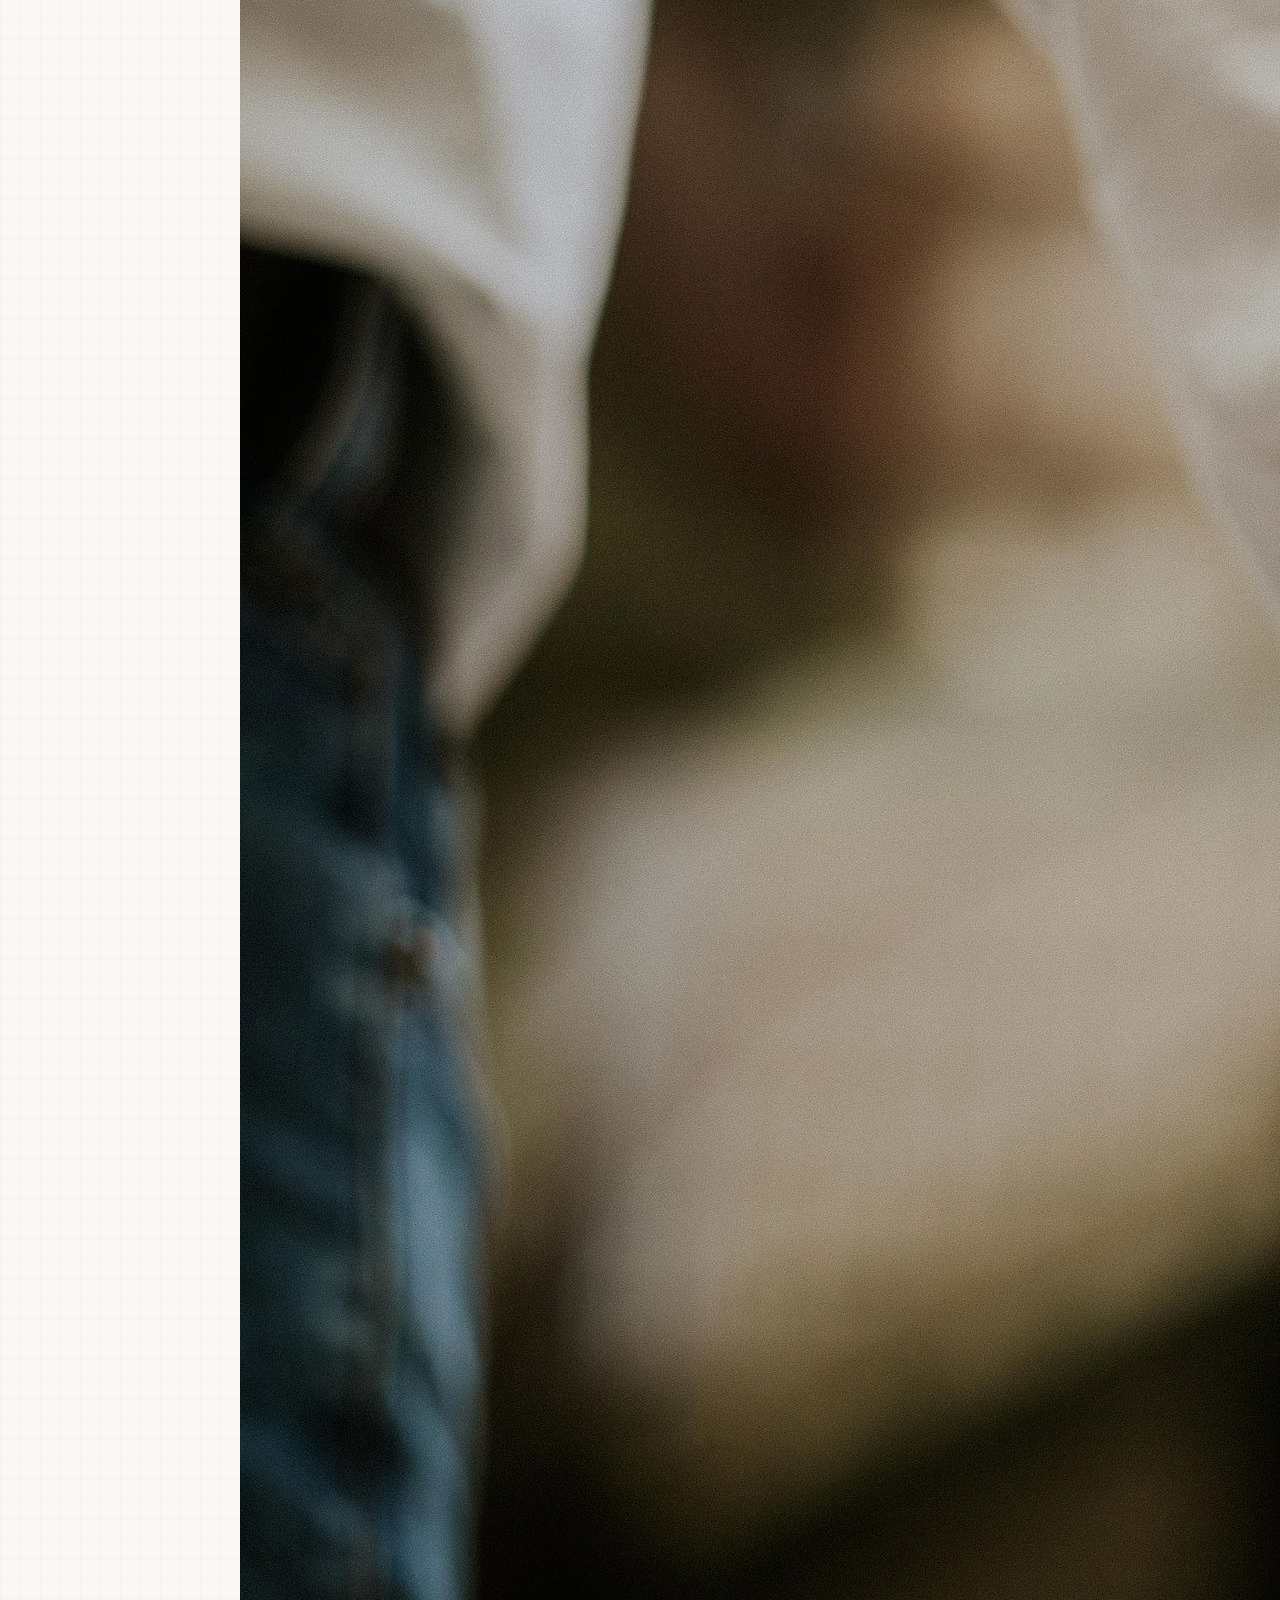
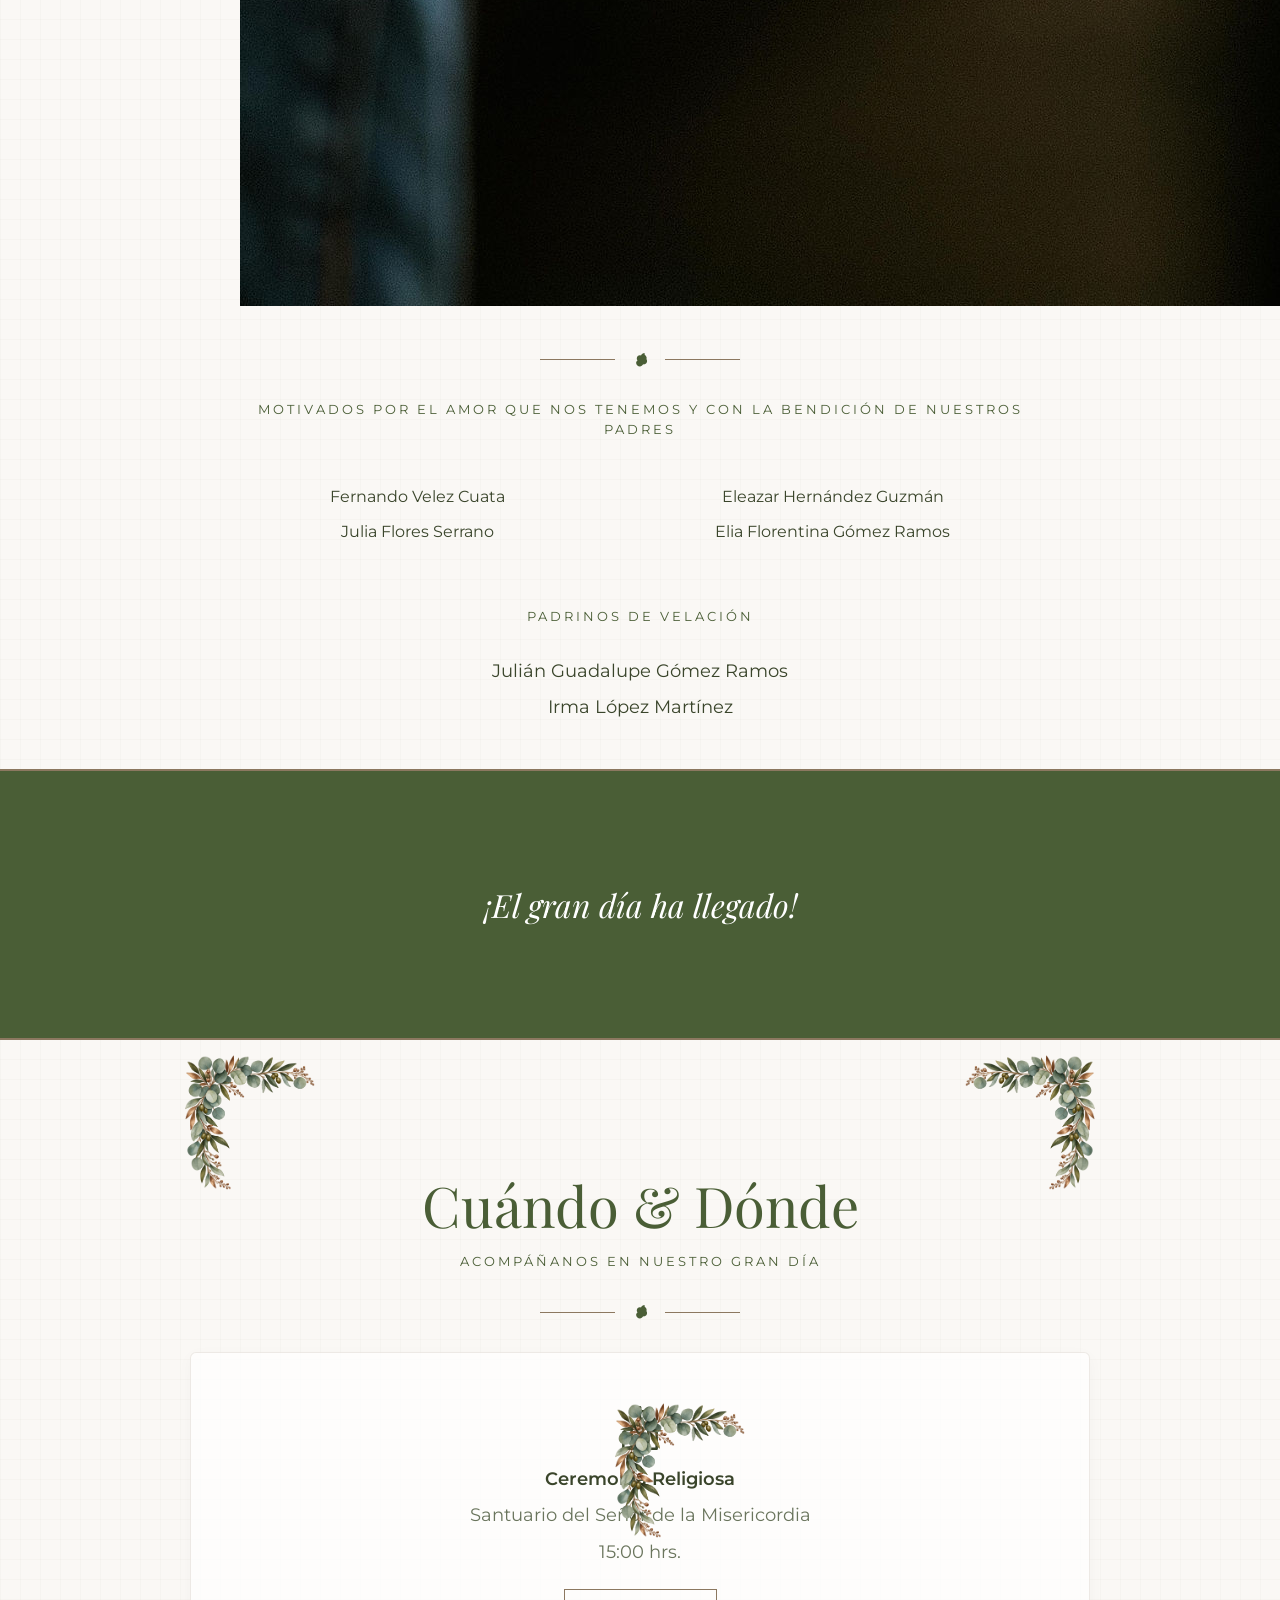
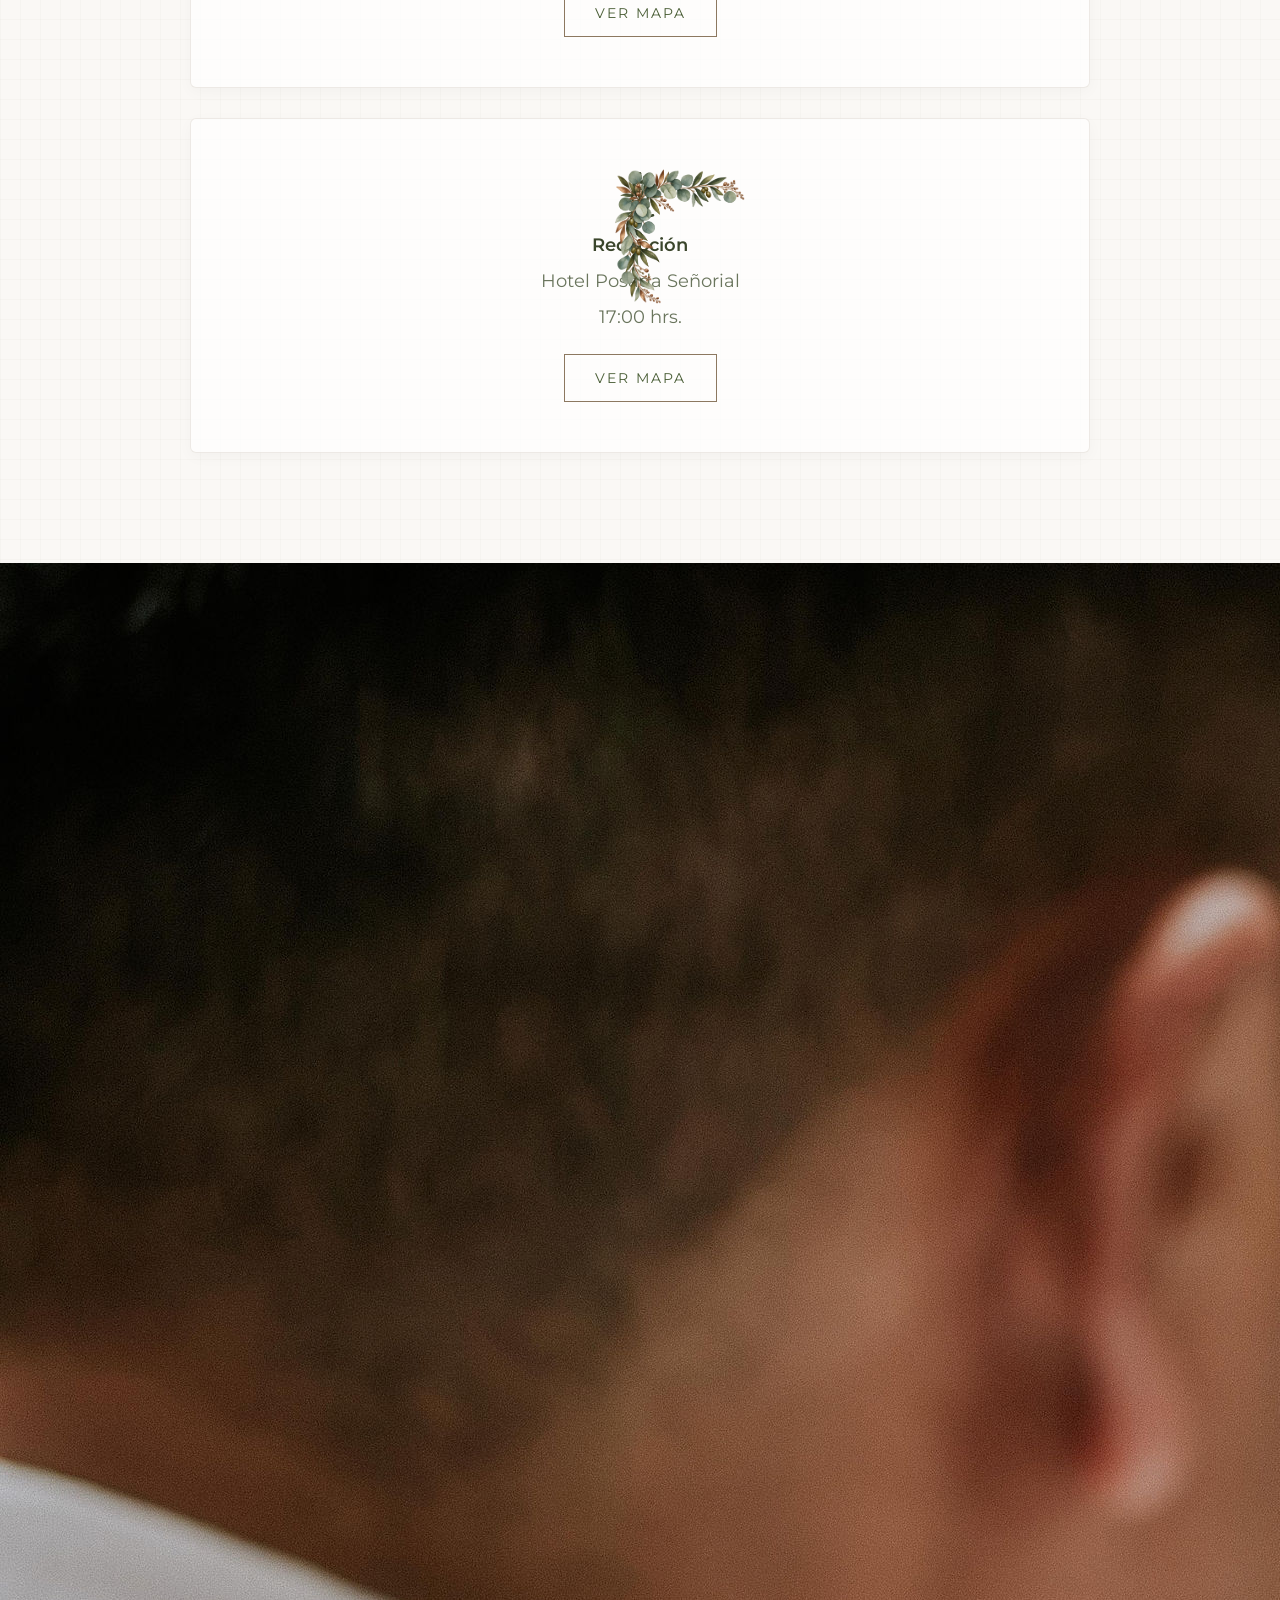
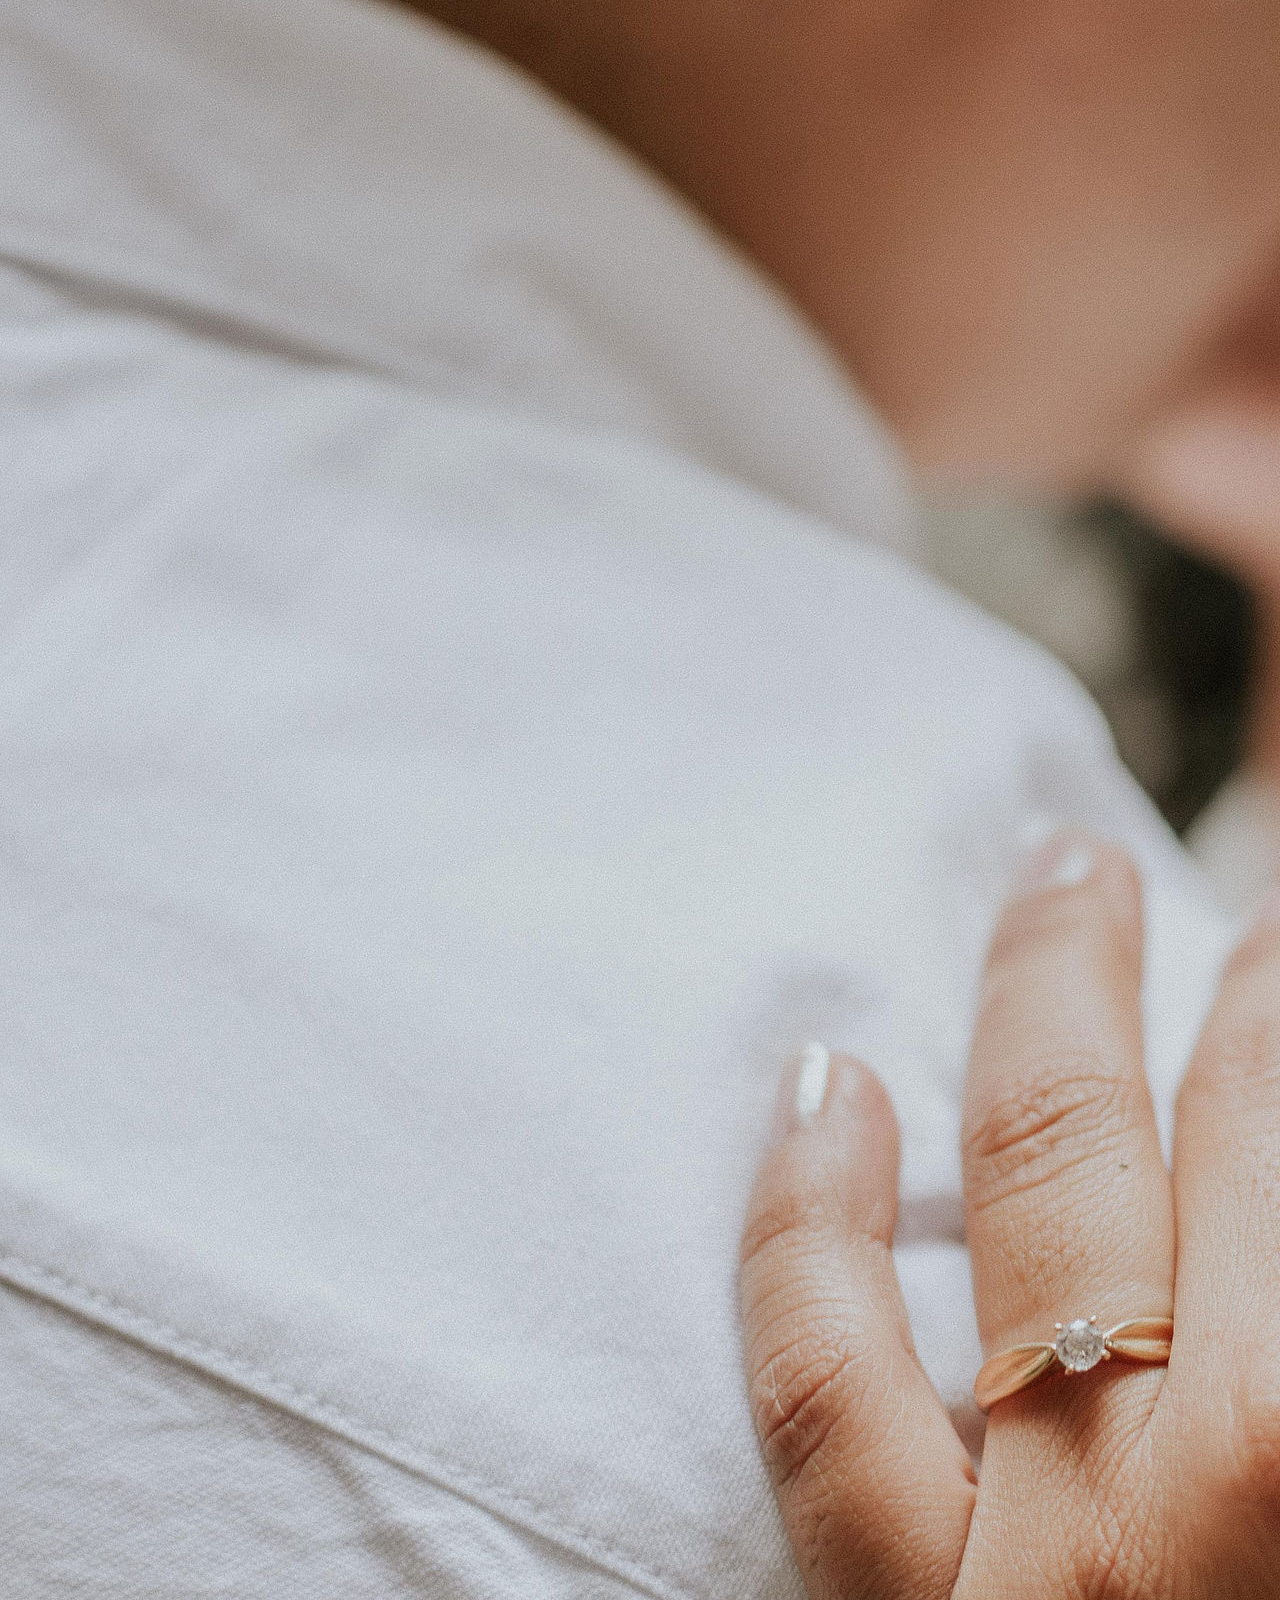
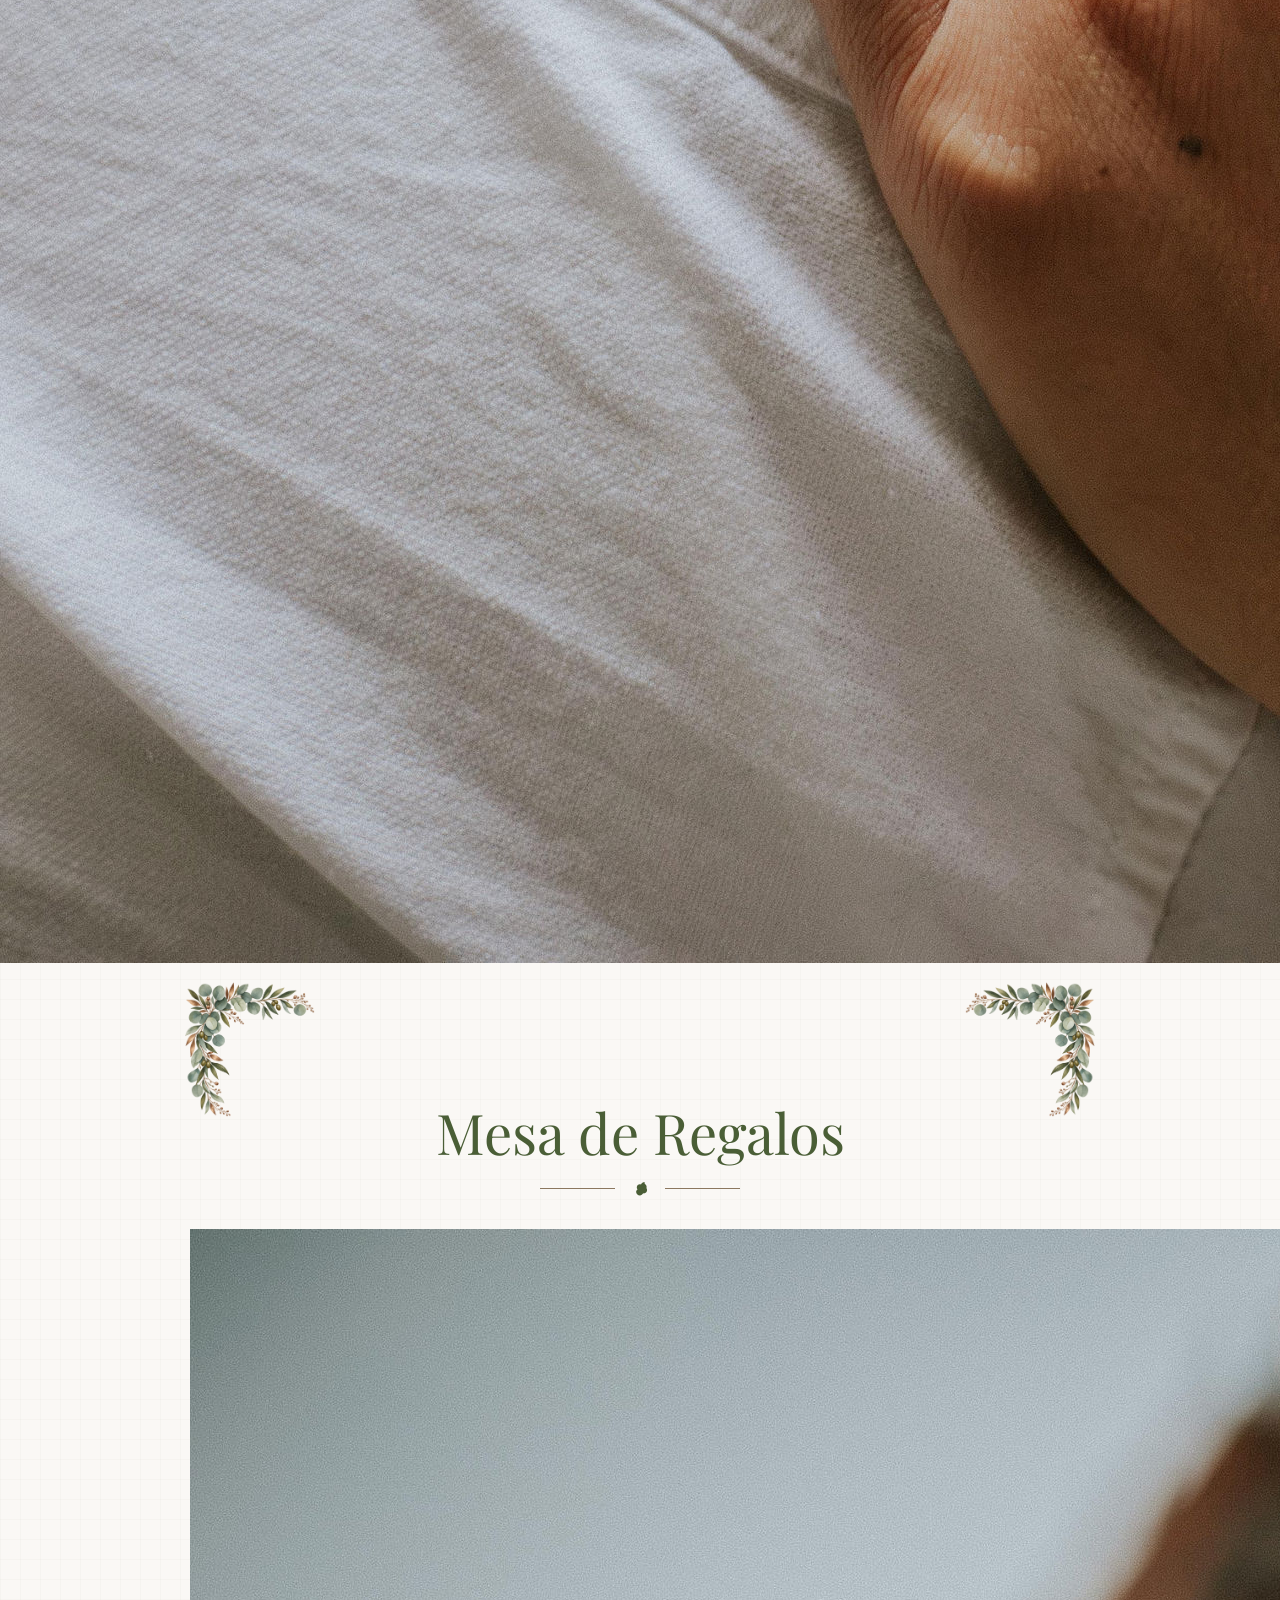
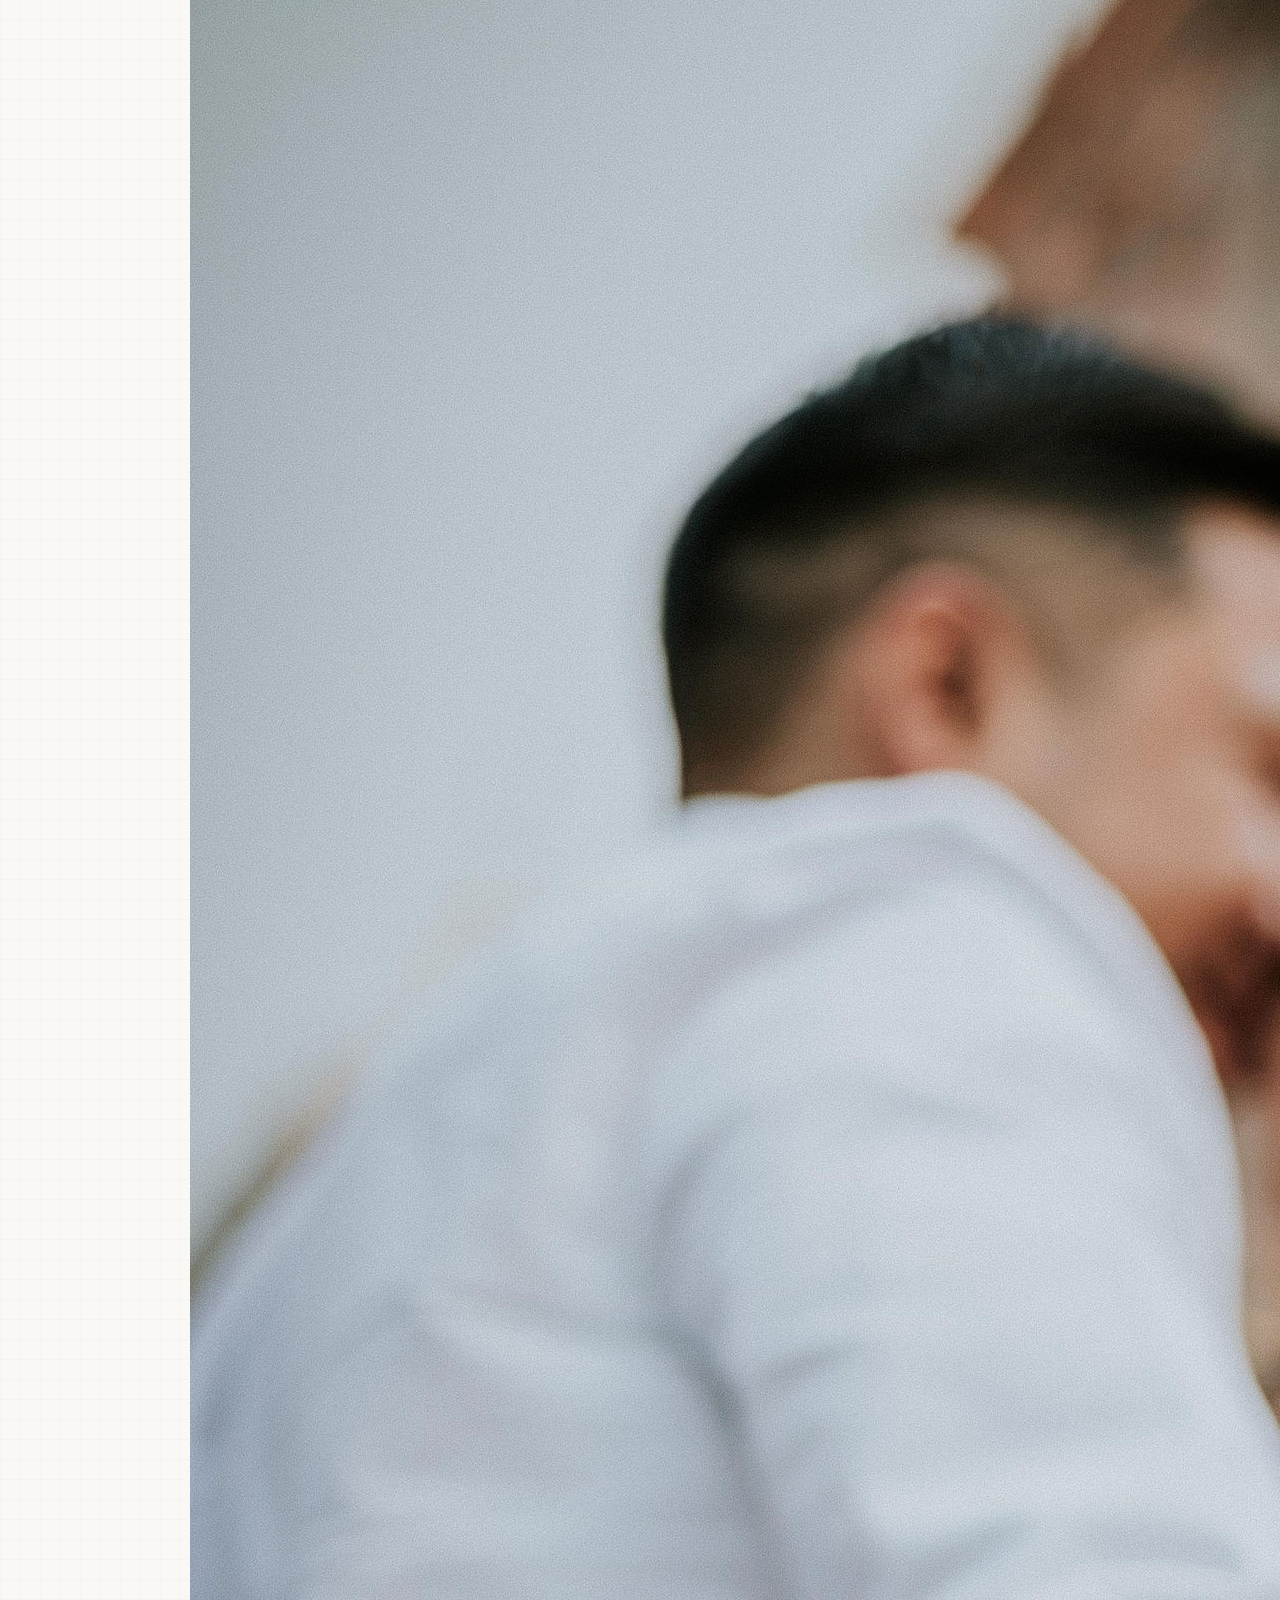
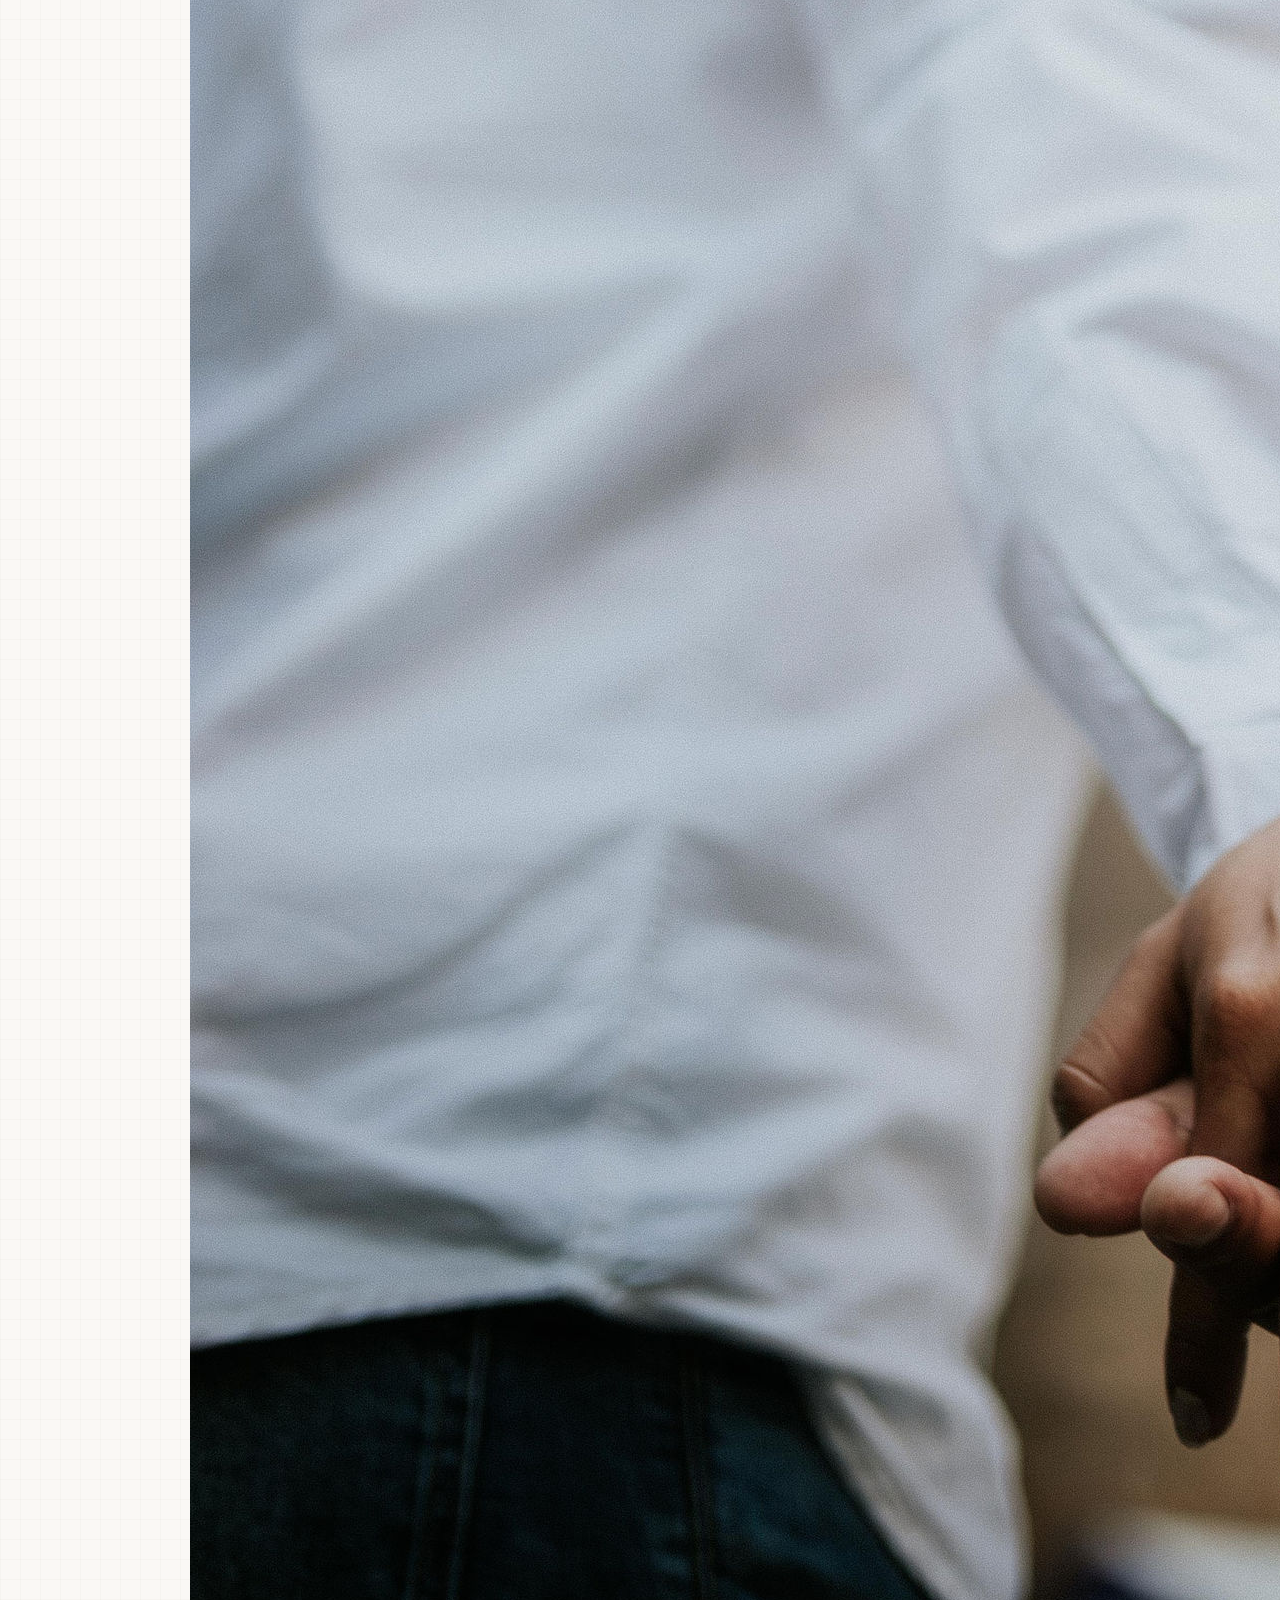
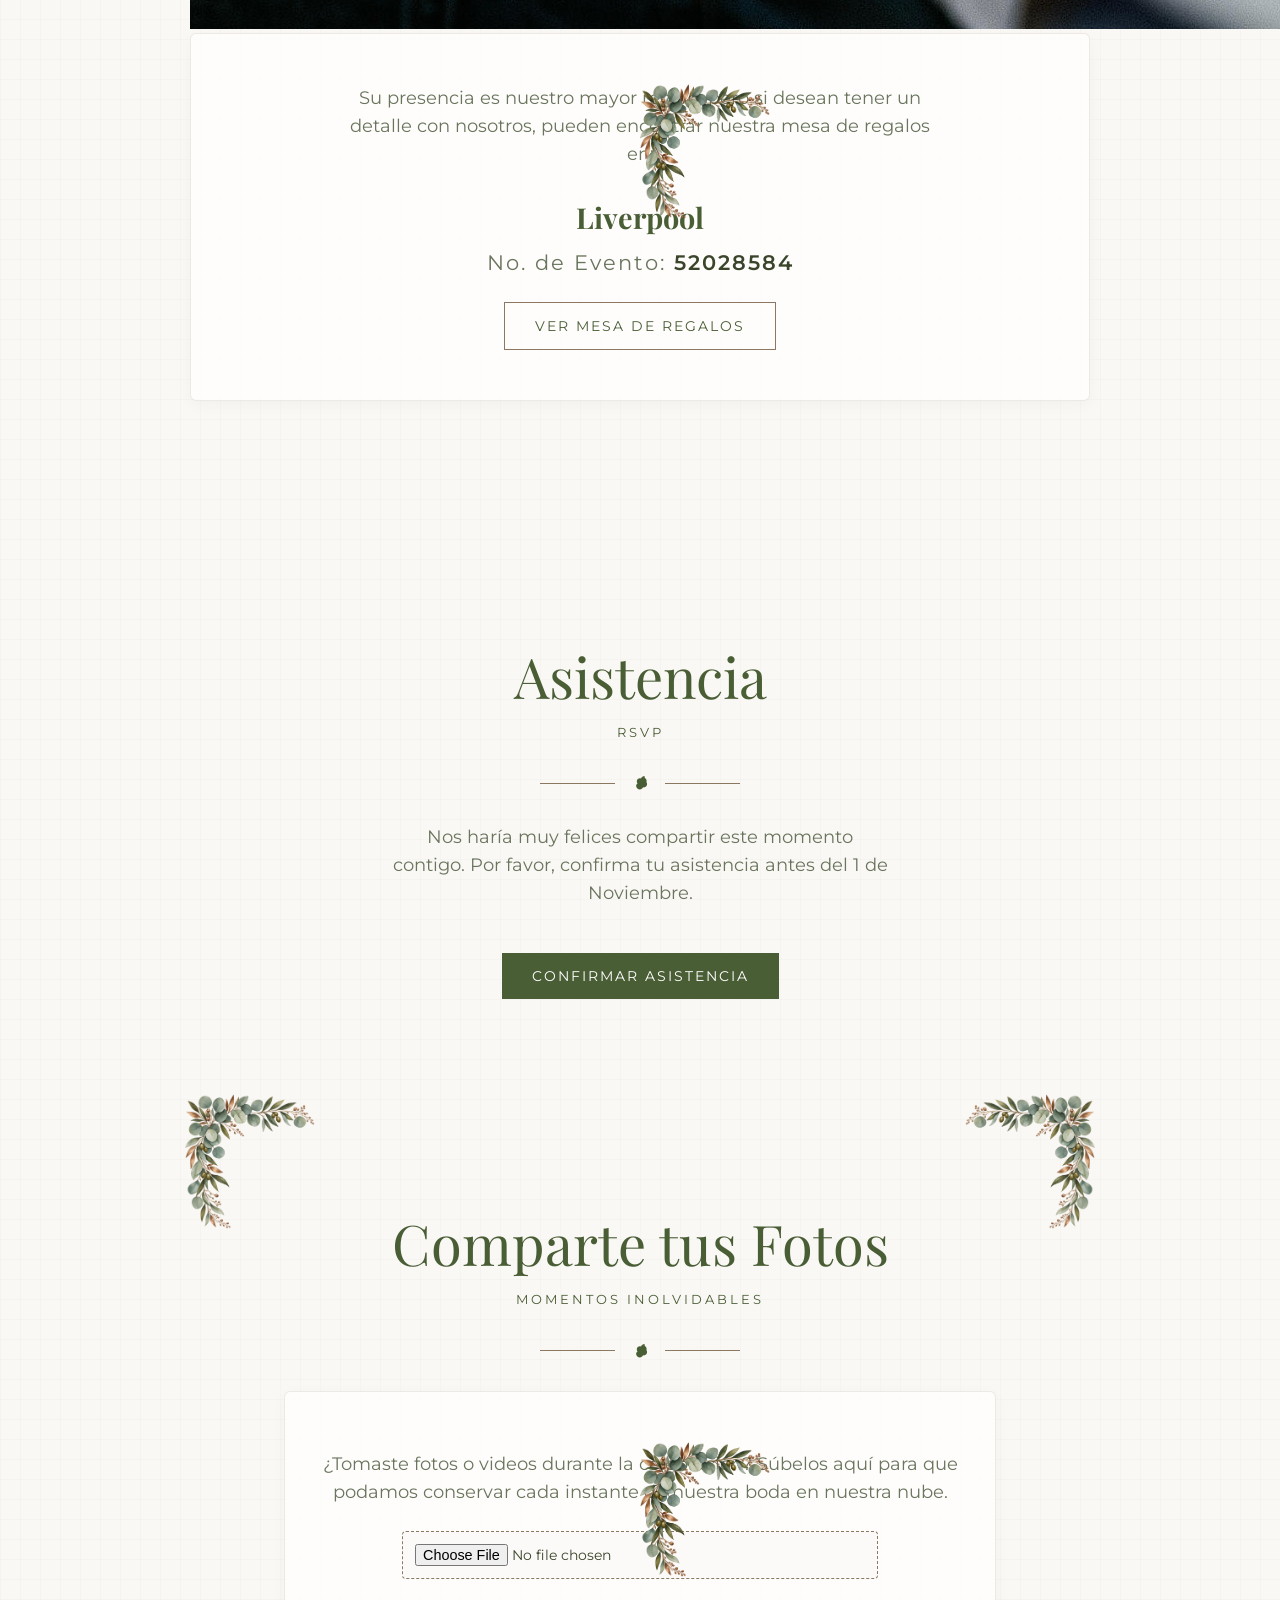
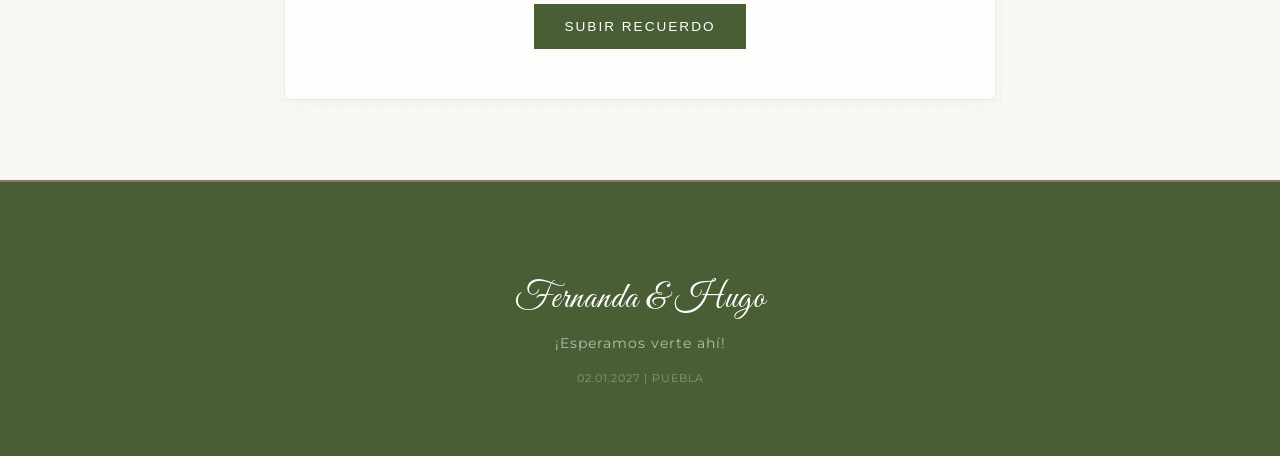
==== commit 47147a67: "Update index.html" ====
--- a/index.html
+++ b/index.html
@@ -3,142 +3,250 @@
 <head>
     <meta charset="UTF-8">
     <meta name="viewport" content="width=device-width, initial-scale=1.0">
-    <title>Nuestra Boda - Fer & Hugo</title>
-    <!-- Fuentes -->
-    <link href="https://fonts.googleapis.com/css2?family=Great+Vibes&family=Montserrat:wght@300;400;600&family=Playfair+Display:ital,wght@0,400;1,400&display=swap" rel="stylesheet">
+    <title>Fernanda & Hugo - ¡Nos Casamos!</title>
+    <style>
+        @import url('https://fonts.googleapis.com/css2?family=Great+Vibes&family=Playfair+Display:ital,wght@0,400;0,700;1,400&family=Montserrat:wght@300;400;600&display=swap');
+    </style>
     <link rel="stylesheet" href="style.css">
 </head>
 <body>
 
-    <!-- SOBRE DE INVITACIÓN -->
-    <div class="envelope-overlay" id="envelopeOverlay">
-        <div class="envelope-container">
-            <h2 class="envelope-title">Nuestra Boda</h2>
-            <div class="envelope-box-css" id="openEnvelopeBtn">
-                <div class="wax-seal-real-container">
-                    <img src="Images/Sello.png" alt="Sello de Lacre" class="wax-seal-img">
-                </div>
-                <img src="Images/Olivo.png" alt="Decoración de Olivo" class="envelope-corner-olivo">
-            </div>
-            <p class="open-text">HAZ CLICK PARA ABRIR</p>
-        </div>
-    </div>
-
-    <!-- CONTENIDO PRINCIPAL -->
-    <main id="mainContent" style="display: none;">
-        
-        <!-- HERO -->
-        <header class="hero">
-            <img src="Images/Olivo.png" alt="Olivo" class="corner-decoration corner-tl">
-            <img src="Images/Olivo.png" alt="Olivo" class="corner-decoration corner-tr">
-            <div class="hero-content fade-in">
-                <span class="pre-title">Nos casamos</span>
-                <h1>Fer <span class="ampersand">&</span> Hugo</h1>
-                <div class="wedding-date-hero">17 · OCTUBRE · 2026</div>
-            </div>
-        </header>
-
-        <!-- REPRODUCTOR DE MÚSICA -->
-        <section class="contenedor-reproductor fade-in">
-            <div class="reproductor-audio" id="reproductorAudio">
+    <!-- SOBRE DE BIENVENIDA -->
+    <div id="envelope-overlay" class="envelope-overlay">
+        <div class="envelope-card framed-section">
+            <div class="card-border"></div>
+            <img src="Images/esquina-botanica.png" alt="" class="corner-decoration corner-tl">
+            <img src="Images/esquina-botanica.png" alt="" class="corner-decoration corner-tr">
+            <img src="Images/esquina-botanica.png" alt="" class="corner-decoration corner-bl">
+            <img src="Images/esquina-botanica.png" alt="" class="corner-decoration corner-br">
+
+            <p class="envelope-subtitle">Boda de</p>
+            <h2 class="envelope-title">Fernanda & Hugo</h2>
+            <div class="wedding-date-hero" style="margin: 15px 0 25px 0; font-size: 1rem;">02 . ENERO . 2027</div>
+            <p class="detail-text" style="font-size: 0.95rem; margin-bottom: 25px;">Has recibido una invitación especial</p>
+            
+            <button id="open-envelope-btn" class="btn btn-solid">Abrir Invitación</button>
+        </div>
+    </div>
+
+    <!-- SECCIÓN PRINCIPAL (HERO) -->
+    <div class="hero framed-section" id="inicio">
+        <div class="card-border"></div>
+        <img src="Images/esquina-botanica.png" alt="" class="corner-decoration corner-tl">
+        <img src="Images/esquina-botanica.png" alt="" class="corner-decoration corner-tr">
+        <img src="Images/esquina-botanica.png" alt="" class="corner-decoration corner-bl">
+        <img src="Images/esquina-botanica.png" alt="" class="corner-decoration corner-br">
+
+        <div class="hero-content fade-in">
+            <p class="pre-title">Tenemos el honor de invitarte a</p>
+            <p class="pre-title" style="margin-top:-10px;">Nuestra Boda</p>
+            <h1>Fernanda</h1>
+            <span class="ampersand">&</span>
+            <h1>Hugo</h1>
+            <div class="wedding-date-hero">02 . ENERO . 2027</div>
+
+            <!-- REPRODUCTOR DE MÚSICA -->
+            <div class="contenedor-reproductor">
+              <div class="reproductor-audio" id="contenedor-reproductor-audio">
                 <div class="ondas">
-                    <div class="barra h-1"></div><div class="barra h-3"></div><div class="barra h-5"></div><div class="barra h-2"></div><div class="barra h-4"></div>
-                </div>
-                <button class="btn-reproductor" id="btnReproductor" aria-label="Reproducir música">
-                    <div class="icono-play" id="iconoControl"></div>
+                    <span class="barra h-1"></span><span class="barra h-3"></span><span class="barra h-5"></span><span class="barra h-2"></span><span class="barra h-4"></span><span class="barra h-2"></span><span class="barra h-5"></span><span class="barra h-3"></span><span class="barra h-1"></span>
+                </div>
+                
+                <button id="btn-play-pause" class="btn-reproductor">
+                  <div id="icono-reproductor" class="icono-play"></div>
                 </button>
-            </div>
-            <audio id="audioBoda" loop>
+
+                <div class="ondas">
+                    <span class="barra h-1"></span><span class="barra h-3"></span><span class="barra h-5"></span><span class="barra h-2"></span><span class="barra h-4"></span><span class="barra h-2"></span><span class="barra h-5"></span><span class="barra h-3"></span><span class="barra h-1"></span>
+                </div>
+              </div>
+              <audio id="musica-fondo" loop>
                 <source src="Music/musica.mp3" type="audio/mp3">
-            </audio>
-        </section>
-
-        <!-- CITA Y PADRES -->
-        <section class="quote-section fade-in">
-            <p class="quote-text">"El amor no se mira con los ojos, sino con el alma."</p>
-            <div class="floral-divider">
-                <svg viewBox="0 0 24 24"><path d="M12,2A10,10 0 0,1 22,12A10,10 0 0,1 12,22A10,10 0 0,1 2,12A10,10 0 0,1 12,2M12,4A8,8 0 0,0 4,12A8,8 0 0,0 12,20A8,8 0 0,0 20,12A8,8 0 0,0 12,4Z"/></svg>
-            </div>
+              </audio>
+            </div>
+        </div>
+    </div>
+    
+    <!-- SECCIÓN CITA, PADRES Y PADRINOS -->
+    <div class="section-light">
+        <div class="quote-section fade-in">
+            <p class="quote-text">"Dios juntó nuestras manos y nos señaló el camino, nosotros uniremos nuestras vidas y la recorreremos con amor y fe"</p>
+            
+            <img src="Images/Fer&Hugo_StD_2026_017.jpg" alt="Manos unidas" class="img-fluid fade-in">
+
+            <div class="floral-divider" style="margin-top: 40px;">
+                <svg viewBox="0 0 24 24" fill="currentColor">
+                    <path d="M17.5,3.5C15.5,3.5 13.8,4.8 13.2,6.6C11.9,6 10.4,6.2 9.3,7.3C7.9,8.7 7.7,11 9,12.5C7.9,13.2 7.2,14.5 7.4,15.9C7.7,18.1 9.6,19.7 11.8,19.7C13.5,19.7 15,18.7 15.8,17.2C17.3,17.5 18.9,16.8 19.8,15.5C20.8,14.1 20.7,12.2 19.7,10.9C20.3,9.4 19.9,7.6 18.6,6.5C18.3,6.1 17.9,5.8 17.5,5.5V3.5Z"/>
+                </svg>
+            </div>
+
+            <span class="section-subtitle">Motivados por el amor que nos tenemos y con la bendición de nuestros padres</span>
             <div class="parents-grid">
                 <div class="parents-block">
-                    <p class="detail-text"><strong>Con la bendición de nuestros padres</strong></p>
-                    <p class="detail-text">Fernando Velez Cuata & Julia Flores Serrano</p>
-                    <p class="detail-text">Eleazar Hernández Guzmán & Elia Florentina Gómez Ramos</p>
-                </div>
-            </div>
-        </section>
-
-        <!-- CONTADOR -->
-        <section class="countdown-section fade-in">
-            <h2 class="countdown-title">Falta muy poco</h2>
-            <div class="countdown-container">
-                <div class="countdown-box"><span id="days">00</span><span class="label">Días</span></div>
-                <div class="countdown-box"><span id="hours">00</span><span class="label">Horas</span></div>
-                <div class="countdown-box"><span id="minutes">00</span><span class="label">Minutos</span></div>
-                <div class="countdown-box"><span id="seconds">00</span><span class="label">Segundos</span></div>
-            </div>
-        </section>
-
-        <!-- CUÁNDO & DÓNDE -->
-        <section class="section fade-in">
-            <h2 class="section-title">Cuándo & Dónde</h2>
-            <span class="section-subtitle">Acompáñanos en nuestro gran día</span>
-            <div class="detail-block">
-                <p class="detail-text"><strong>Ceremonia Religiosa</strong></p>
-                <p class="detail-text">Santuario del Señor de la Misericordia</p>
-                <p class="detail-text">15:00 hrs.</p>
-                <a href="https://maps.app.goo.gl/RyyEuV9XRZdZKXv38" target="_blank" class="btn">Ver Mapa</a>
-            </div>
-            <div class="detail-block">
-                <p class="detail-text"><strong>Recepción</strong></p>
-                <p class="detail-text">Hotel Posada Señorial</p>
-                <p class="detail-text">17:00 hrs.</p>
-                <a href="https://share.google/oNMljRJuNwNq5EygN" target="_blank" class="btn">Ver Mapa</a>
-            </div>
-        </section>
-
-        <!-- MESA DE REGALOS -->
-        <section class="section fade-in">
-            <h2 class="section-title">Mesa de Regalos</h2>
-            <div class="floral-divider">
-                <svg viewBox="0 0 24 24"><path d="M12,2A10,10 0 0,1 22,12A10,10 0 0,1 12,22A10,10 0 0,1 2,12A10,10 0 0,1 12,2M12,4A8,8 0 0,0 4,12A8,8 0 0,0 12,20A8,8 0 0,0 20,12A8,8 0 0,0 12,4Z"/></svg>
-            </div>
-            <div class="gift-box">
-                <p class="detail-text" style="max-width: 600px; margin: 0 auto 20px auto;">Su presencia es nuestro mayor regalo, pero si desean tener un detalle con nosotros:</p>
-                <h3 style="font-family: 'Playfair Display', serif; color: var(--primary-color); font-size: 2rem; margin: 10px 0;">Liverpool</h3>
-                <p class="detail-text" style="font-size: 1.2rem; letter-spacing: 2px;">No. de Evento: <strong>52028584</strong></p>
-                <a href="https://mesaderegalos.liverpool.com.mx/milistaderegalos/52028584" target="_blank" class="btn">Ver Mesa de Regalos</a>
-            </div>
-        </section>
-
-        <!-- RSVP -->
-        <section class="section section-light fade-in">
-            <h2 class="section-title">Asistencia</h2>
-            <span class="section-subtitle">RSVP</span>
-            <p class="detail-text" style="max-width: 500px; margin: 0 auto 30px auto;">Nos haría muy felices compartir este momento contigo. Por favor, confirma tu asistencia.</p>
-            <a href="https://wa.me/+5212212107490" target="_blank" class="btn btn-solid">Confirmar Asistencia</a>
-        </section>
-
-        <!-- COMPARTIR FOTOS -->
-        <section class="section fade-in" id="compartir-fotos">
-            <h2 class="section-title">Comparte tus Fotos</h2>
-            <span class="section-subtitle">Momentos inolvidables</span>
-            <div class="gift-box" style="max-width: 600px; margin: 0 auto;">
-                <p class="detail-text" style="margin-bottom: 25px;">¿Tomaste fotos o videos? Súbelos aquí para conservar cada instante.</p>
-                <form id="upload-form" style="display: flex; flex-direction: column; gap: 15px; align-items: center;">
-                    <input type="file" id="photo-file" accept="image/*,video/*" required style="font-family: 'Montserrat', sans-serif; padding: 12px; border: 1px dashed var(--brown-line); border-radius: 4px; width: 100%; cursor: pointer;">
-                    <button type="submit" class="btn btn-solid" id="btn-subir">Subir Recuerdo</button>
-                    <p id="upload-status" style="font-size: 0.95rem; color: var(--primary-color); margin-top: 10px; display: none; font-weight: 600;"></p>
-                </form>
-            </div>
-        </section>
-
-        <!-- FOOTER -->
-        <footer class="footer">
-            <p class="footer-names">Fer & Hugo</p>
-            <p>© 2026 - Todos los derechos reservados</p>
-        </footer>
-    </main>
+                    <p>Fernando Velez Cuata</p>
+                    <p>Julia Flores Serrano</p>
+                </div>
+                <div class="parents-block">
+                    <p>Eleazar Hernández Guzmán</p>
+                    <p>Elia Florentina Gómez Ramos</p>
+                </div>
+            </div>
+
+            <div style="margin-top: 50px;">
+                <span class="section-subtitle">Padrinos de Velación</span>
+                <p class="detail-text" style="color: var(--text-dark);">Julián Guadalupe Gómez Ramos</p>
+                <p class="detail-text" style="color: var(--text-dark);">Irma López Martínez</p>
+            </div>
+        </div>
+    </div>
+
+    <!-- SECCIÓN CONTADOR -->
+    <div class="countdown-section fade-in">
+        <h3 class="countdown-title">Faltan</h3>
+        <div class="countdown-container">
+            <div class="countdown-box"><span id="days">00</span><span class="label">Días</span></div>
+            <div class="countdown-box"><span id="hours">00</span><span class="label">Horas</span></div>
+            <div class="countdown-box"><span id="minutes">00</span><span class="label">Minutos</span></div>
+            <div class="countdown-box"><span id="seconds">00</span><span class="label">Segundos</span></div>
+        </div>
+    </div>
+
+    <!-- SECCIÓN DE DETALLES -->
+    <div class="section section-light fade-in" id="detalles">
+        <h2 class="section-title">Cuándo & Dónde</h2>
+        <span class="section-subtitle">Acompáñanos en nuestro gran día</span>
+        
+        <div class="floral-divider">
+            <svg viewBox="0 0 24 24" fill="currentColor">
+                <path d="M17.5,3.5C15.5,3.5 13.8,4.8 13.2,6.6C11.9,6 10.4,6.2 9.3,7.3C7.9,8.7 7.7,11 9,12.5C7.9,13.2 7.2,14.5 7.4,15.9C7.7,18.1 9.6,19.7 11.8,19.7C13.5,19.7 15,18.7 15.8,17.2C17.3,17.5 18.9,16.8 19.8,15.5C20.8,14.1 20.7,12.2 19.7,10.9C20.3,9.4 19.9,7.6 18.6,6.5C18.3,6.1 17.9,5.8 17.5,5.5V3.5Z"/>
+            </svg>
+        </div>
+
+        <!-- IGLESIA -->
+        <div class="detail-block framed-section">
+            <div class="card-border"></div>
+            <img src="Images/esquina-botanica.png" alt="" class="corner-decoration corner-tl">
+            <img src="Images/esquina-botanica.png" alt="" class="corner-decoration corner-tr">
+            <img src="Images/esquina-botanica.png" alt="" class="corner-decoration corner-bl">
+            <img src="Images/esquina-botanica.png" alt="" class="corner-decoration corner-br">
+
+            <span class="detail-icon">
+                <svg width="50" height="50" viewBox="0 0 24 24" fill="none" stroke="currentColor" stroke-width="1.2" stroke-linecap="round" stroke-linejoin="round">
+                    <path d="M12 2v5" /><path d="M10 4h4" /><path d="M8 12L12 7l4 5v10H8V12z" /><path d="M8 11L4 14v8h4" /><path d="M16 11l4 3v8h-4" /><path d="M10 22v-3a2 2 0 0 1 4 0v3" /><circle cx="12" cy="13" r="1.5" />
+                </svg>
+            </span>
+            <p class="detail-text"><strong>Ceremonia Religiosa</strong></p>
+            <p class="detail-text">Santuario del Señor de la Misericordia</p>
+            <p class="detail-text">15:00 hrs.</p>
+            <a href="https://maps.app.goo.gl/RyyEuV9XRZdZKXv38" target="_blank" class="btn">Ver Mapa</a>
+        </div>
+
+        <!-- RECEPCIÓN -->
+        <div class="detail-block framed-section">
+            <div class="card-border"></div>
+            <img src="Images/esquina-botanica.png" alt="" class="corner-decoration corner-tl">
+            <img src="Images/esquina-botanica.png" alt="" class="corner-decoration corner-tr">
+            <img src="Images/esquina-botanica.png" alt="" class="corner-decoration corner-bl">
+            <img src="Images/esquina-botanica.png" alt="" class="corner-decoration corner-br">
+
+            <span class="detail-icon">
+                <svg width="50" height="50" viewBox="0 0 24 24" fill="none" stroke="currentColor" stroke-width="1.2" stroke-linecap="round" stroke-linejoin="round">
+                    <path d="M12 2v2" /><path d="M10 4l-1 1" /><path d="M14 4l1 1" />
+                    <g transform="translate(1, 2) rotate(15, 9, 12)"><path d="M6 4h6l-1 7c0 1.5-1 3-2 3s-2-1.5-2-3L6 4z" /><path d="M9 14v7" /><path d="M7 21h4" /><path d="M6.3 7h5.4" /></g>
+                    <g transform="translate(-1, 2) rotate(-15, 15, 12)"><path d="M12 4h6l-1 7c0 1.5-1 3-2 3s-2-1.5-2-3L12 4z" /><path d="M15 14v7" /><path d="M13 21h4" /><path d="M12.3 7h5.4" /></g>
+                </svg>
+            </span>
+            <p class="detail-text"><strong>Recepción</strong></p>
+            <p class="detail-text">Hotel Posada Señorial</p>
+            <p class="detail-text">17:00 hrs.</p>
+            <a href="https://share.google/oNMljRJuNwNq5EygN" target="_blank" class="btn">Ver Mapa</a>
+        </div>
+    </div>
+
+    <!-- BANNER DE TRANSICIÓN CON FOTO -->
+    <img src="Images/Fer&Hugo_StD_2026_043.jpg" alt="Fernanda y Hugo" class="img-banner fade-in">
+
+    <!-- SECCIÓN DE REGALOS -->
+    <div class="section fade-in">
+        <h2 class="section-title">Mesa de Regalos</h2>
+        
+        <div class="floral-divider">
+            <svg viewBox="0 0 24 24" fill="currentColor">
+                <path d="M17.5,3.5C15.5,3.5 13.8,4.8 13.2,6.6C11.9,6 10.4,6.2 9.3,7.3C7.9,8.7 7.7,11 9,12.5C7.9,13.2 7.2,14.5 7.4,15.9C7.7,18.1 9.6,19.7 11.8,19.7C13.5,19.7 15,18.7 15.8,17.2C17.3,17.5 18.9,16.8 19.8,15.5C20.8,14.1 20.7,12.2 19.7,10.9C20.3,9.4 19.9,7.6 18.6,6.5C18.3,6.1 17.9,5.8 17.5,5.5V3.5Z"/>
+            </svg>
+        </div>
+
+        <img src="Images/Fer&Hugo_StD_2026_014.jpg" alt="Detalle del anillo" class="img-fluid fade-in">
+        
+        <div class="gift-box framed-section">
+            <div class="card-border"></div>
+            <img src="Images/esquina-botanica.png" alt="" class="corner-decoration corner-tl">
+            <img src="Images/esquina-botanica.png" alt="" class="corner-decoration corner-tr">
+            <img src="Images/esquina-botanica.png" alt="" class="corner-decoration corner-bl">
+            <img src="Images/esquina-botanica.png" alt="" class="corner-decoration corner-br">
+
+            <p class="detail-text" style="max-width: 600px; margin: 0 auto 30px auto;">
+                Su presencia es nuestro mayor regalo, pero si desean tener un detalle con nosotros, pueden encontrar nuestra mesa de regalos en:
+            </p>
+            <h3 style="font-family: 'Playfair Display', serif; color: var(--primary-color); font-size: 1.8rem; margin: 10px 0;">Liverpool</h3>
+            <p class="detail-text" style="font-size: 1.3rem; letter-spacing: 2px;">No. de Evento: <strong>52028584</strong></p>
+            <a href="https://mesaderegalos.liverpool.com.mx/milistaderegalos/52028584" target="_blank" class="btn">Ver Mesa de Regalos</a>
+        </div>
+    </div>
+
+    <!-- SECCIÓN DE RSVP -->
+    <div class="section section-light fade-in">
+        <h2 class="section-title">Asistencia</h2>
+        <span class="section-subtitle">RSVP</span>
+        
+        <div class="floral-divider">
+            <svg viewBox="0 0 24 24" fill="currentColor">
+                <path d="M17.5,3.5C15.5,3.5 13.8,4.8 13.2,6.6C11.9,6 10.4,6.2 9.3,7.3C7.9,8.7 7.7,11 9,12.5C7.9,13.2 7.2,14.5 7.4,15.9C7.7,18.1 9.6,19.7 11.8,19.7C13.5,19.7 15,18.7 15.8,17.2C17.3,17.5 18.9,16.8 19.8,15.5C20.8,14.1 20.7,12.2 19.7,10.9C20.3,9.4 19.9,7.6 18.6,6.5C18.3,6.1 17.9,5.8 17.5,5.5V3.5Z"/>
+            </svg>
+        </div>
+
+        <p class="detail-text" style="max-width: 500px; margin: 0 auto 30px auto;">Nos haría muy felices compartir este momento contigo. Por favor, confirma tu asistencia antes del 1 de Noviembre.</p>
+        
+        <a href="https://wa.me/+5212212107490" target="_blank" class="btn btn-solid">Confirmar Asistencia</a>
+    </div>
+
+    <!-- SECCIÓN: COMPARTIR FOTOS -->
+    <div class="section fade-in" id="compartir-fotos">
+        <h2 class="section-title">Comparte tus Fotos</h2>
+        <span class="section-subtitle">Momentos inolvidables</span>
+        
+        <div class="floral-divider">
+            <svg viewBox="0 0 24 24" fill="currentColor">
+                <path d="M17.5,3.5C15.5,3.5 13.8,4.8 13.2,6.6C11.9,6 10.4,6.2 9.3,7.3C7.9,8.7 7.7,11 9,12.5C7.9,13.2 7.2,14.5 7.4,15.9C7.7,18.1 9.6,19.7 11.8,19.7C13.5,19.7 15,18.7 15.8,17.2C17.3,17.5 18.9,16.8 19.8,15.5C20.8,14.1 20.7,12.2 19.7,10.9C20.3,9.4 19.9,7.6 18.6,6.5C18.3,6.1 17.9,5.8 17.5,5.5V3.5Z"/>
+            </svg>
+        </div>
+
+        <div class="gift-box framed-section" style="max-width: 650px; margin: 0 auto;">
+            <div class="card-border"></div>
+            <img src="Images/esquina-botanica.png" alt="" class="corner-decoration corner-tl">
+            <img src="Images/esquina-botanica.png" alt="" class="corner-decoration corner-tr">
+            <img src="Images/esquina-botanica.png" alt="" class="corner-decoration corner-bl">
+            <img src="Images/esquina-botanica.png" alt="" class="corner-decoration corner-br">
+
+            <p class="detail-text" style="margin-bottom: 25px;">
+                ¿Tomaste fotos o videos durante la celebración? Súbelos aquí para que podamos conservar cada instante de nuestra boda en nuestra nube.
+            </p>
+
+            <form id="upload-form" style="display: flex; flex-direction: column; gap: 15px; align-items: center;">
+                <input type="file" id="photo-file" accept="image/*,video/*" required style="font-family: 'Montserrat', sans-serif; font-size: 0.9rem; color: var(--text-dark); padding: 12px; border: 1px dashed var(--brown-line); border-radius: 4px; width: 100%; max-width: 450px; background: rgba(250,248,245,0.6); cursor: pointer;">
+                
+                <button type="submit" class="btn btn-solid" id="btn-subir" style="margin-top: 10px;">Subir Recuerdo</button>
+                <p id="upload-status" style="font-size: 0.95rem; color: var(--primary-color); margin-top: 15px; display: none; font-weight: 600;"></p>
+            </form>
+        </div>
+    </div>
+
+    <!-- PIE DE PÁGINA -->
+    <div class="footer">
+        <p class="footer-names">Fernanda & Hugo</p>
+        <p>¡Esperamos verte ahí!</p>
+        <p style="margin-top: 20px; font-size: 0.7rem; opacity: 0.6;">02.01.2027 | PUEBLA</p>
+    </div>
 
     <script src="mail.js"></script>
 </body>
--- a/style.css
+++ b/style.css
@@ -9,13 +9,10 @@
 }
 
 body, html { 
-    margin: 0; 
-    padding: 0;
+    margin: 0; padding: 0;
     font-family: 'Montserrat', sans-serif; 
     background-color: var(--bg-color);
-    background-image: 
-        linear-gradient(90deg, rgba(74, 94, 54, 0.025) 1px, transparent 1px),
-        linear-gradient(0deg, rgba(74, 94, 54, 0.025) 1px, transparent 1px);
+    background-image: linear-gradient(90deg, rgba(74, 94, 54, 0.025) 1px, transparent 1px), linear-gradient(0deg, rgba(74, 94, 54, 0.025) 1px, transparent 1px);
     background-size: 20px 20px;
     color: var(--text-dark);
     overflow-x: hidden;
@@ -23,412 +20,94 @@
 }
 
 .fade-in {
-    opacity: 0;
-    transform: translateY(20px);
+    opacity: 0; transform: translateY(20px);
     transition: opacity 0.8s ease-out, transform 0.8s ease-out;
 }
-.fade-in.visible {
-    opacity: 1;
-    transform: translateY(0);
+.fade-in.visible { opacity: 1; transform: translateY(0); }
+
+/* SOBRE HORIZONTAL */
+.envelope-overlay {
+    position: fixed; top: 0; left: 0; width: 100vw; height: 100vh;
+    background: radial-gradient(circle, #f4efe6 0%, #e6dfd1 100%);
+    display: flex; justify-content: center; align-items: center;
+    z-index: 9999; transition: opacity 0.8s ease, visibility 0.8s ease;
 }
+.envelope-overlay.hidden { opacity: 0; visibility: hidden; pointer-events: none; }
+.envelope-container { text-align: center; width: 90%; max-width: 500px; padding: 20px; display: flex; flex-direction: column; align-items: center; }
+.envelope-title { font-family: 'Playfair Display', serif; font-size: 2.2rem; color: #2C3529; margin-bottom: 20px; font-style: italic; }
+.envelope-box-css {
+    position: relative; width: 440px; height: 300px; background-color: #4A5E36; 
+    background-image: url('Images/Sobre.png'); background-size: cover; background-position: center;
+    border-radius: 6px; box-shadow: 0 20px 45px rgba(0, 0, 0, 0.35); cursor: pointer; transition: transform 0.4s ease;
+}
+.envelope-box-css:hover { transform: translateY(-4px); }
+.wax-seal-real-container { position: absolute; top: 50%; left: 50%; transform: translate(-50%, -50%); width: 85px; height: 85px; display: flex; align-items: center; justify-content: center; z-index: 10; }
+.wax-seal-img { width: 100%; height: 100%; object-fit: contain; filter: drop-shadow(0 6px 12px rgba(0, 0, 0, 0.5)); }
+.envelope-corner-olivo { position: absolute; bottom: 15px; left: 15px; width: 110px; height: auto; z-index: 12; pointer-events: none; opacity: 0.95; }
+.open-text { margin-top: 25px; font-family: 'Montserrat', sans-serif; font-size: 0.85rem; letter-spacing: 2.5px; color: #2C3529; font-weight: 600; cursor: pointer; }
 
-/* --- SOBRE HORIZONTAL Y ELEGANTE --- */
-.envelope-overlay {
-    position: fixed;
-    top: 0;
-    left: 0;
-    width: 100vw;
-    height: 100vh;
-    background: radial-gradient(circle, #f4efe6 0%, #e6dfd1 100%);
-    display: flex;
-    justify-content: center;
-    align-items: center;
-    z-index: 9999;
-    transition: opacity 0.8s ease, visibility 0.8s ease;
-}
-
-.envelope-overlay.hidden {
-    opacity: 0;
-    visibility: hidden;
-    pointer-events: none;
-}
-
-.envelope-container {
-    text-align: center;
-    width: 90%;
-    max-width: 500px;
-    padding: 20px;
-    display: flex;
-    flex-direction: column;
-    align-items: center;
-}
-
-.envelope-title {
-    font-family: 'Playfair Display', serif;
-    font-size: 2.2rem;
-    color: #2C3529;
-    margin-bottom: 20px;
-    font-style: italic;
-    text-shadow: 0 1px 2px rgba(0,0,0,0.1);
-}
-
-/* Caja del sobre horizontal */
-.envelope-box-css {
-    position: relative;
-    width: 440px;
-    height: 300px;
-    background-color: #4A5E36; 
-    background-image: url('Images/Sobre.png');
-    background-size: cover;
-    background-position: center;
-    border-radius: 6px;
-    box-shadow: 0 20px 45px rgba(0, 0, 0, 0.35), inset 0 0 15px rgba(0,0,0,0.2);
-    cursor: pointer;
-    transition: transform 0.4s ease, box-shadow 0.4s ease;
-}
-
-.envelope-box-css:hover {
-    transform: translateY(-4px);
-    box-shadow: 0 25px 50px rgba(0, 0, 0, 0.4), inset 0 0 15px rgba(0,0,0,0.2);
-}
-
-/* Sello de lacre centrado */
-.wax-seal-real-container {
-    position: absolute;
-    top: 50%;
-    left: 50%;
-    transform: translate(-50%, -50%);
-    width: 85px;
-    height: 85px;
-    display: flex;
-    align-items: center;
-    justify-content: center;
-    z-index: 10;
-}
-
-.wax-seal-img {
-    width: 100%;
-    height: 100%;
-    object-fit: contain;
-    filter: hue-rotate(48deg) saturate(3.2) brightness(1.15) drop-shadow(0 6px 12px rgba(0, 0, 0, 0.5));
-}
-
-/* Olivo ubicado en la esquina inferior izquierda del sobre (más grande) */
-.envelope-corner-olivo {
-    position: absolute;
-    bottom: 15px;
-    left: 15px;
-    width: 110px;
-    height: auto;
-    z-index: 12;
-    pointer-events: none;
-    opacity: 0.95;
-    transform: scaleX(1); /* Puedes cambiar a scaleX(-1) si prefieres invertir la orientación */
-}
-
-.open-text {
-    margin-top: 25px;
-    font-family: 'Montserrat', sans-serif;
-    font-size: 0.85rem;
-    letter-spacing: 2.5px;
-    color: #2C3529;
-    font-weight: 600;
-    cursor: pointer;
-    transition: color 0.3s ease;
-}
-
-.open-text:hover {
-    color: #556B2F;
-}
-
-/* --- ESQUINAS DE OLIVO PARA LA SECCIÓN HERO --- */
-.corner-decoration {
-    position: absolute;
-    width: 130px;
-    height: auto;
-    pointer-events: none;
-    z-index: 3;
-    opacity: 0.95;
-    display: block !important;
-}
+/* HERO Y DECORACIONES */
+.corner-decoration { position: absolute; width: 130px; height: auto; pointer-events: none; z-index: 3; opacity: 0.95; }
 .corner-tl { top: 15px; left: 15px; }
 .corner-tr { top: 15px; right: 15px; transform: scaleX(-1); }
 
-/* --- SECCIÓN HERO --- */
-.hero { 
-    position: relative;
-    min-height: 100vh; 
-    display: flex; 
-    flex-direction: column; 
-    justify-content: center; 
-    align-items: center;
-    text-align: center;
-    padding: 60px 20px;
-    box-sizing: border-box;
-    background: linear-gradient(rgba(250, 248, 245, 0.88), rgba(250, 248, 245, 0.97));
-}
+.hero { position: relative; min-height: 100vh; display: flex; flex-direction: column; justify-content: center; align-items: center; text-align: center; padding: 60px 20px; box-sizing: border-box; background: linear-gradient(rgba(250, 248, 245, 0.88), rgba(250, 248, 245, 0.97)); }
+.hero-content { position: relative; z-index: 2; max-width: 800px; width: 100%; }
+.pre-title { font-family: 'Montserrat', sans-serif; text-transform: uppercase; letter-spacing: 4px; font-size: 0.9rem; color: var(--accent-color); margin-bottom: 20px; display: block; }
+h1 { font-family: 'Great Vibes', cursive; color: var(--primary-color); font-size: clamp(4rem, 12vw, 7rem); margin: 0; line-height: 1; font-weight: 400; }
+.ampersand { font-family: 'Playfair Display', serif; font-style: italic; font-size: clamp(2rem, 6vw, 3rem); color: var(--brown-line); display: inline-block; margin: 0 5px; }
+.wedding-date-hero { font-family: 'Playfair Display', serif; font-size: clamp(1.2rem, 4vw, 1.5rem); letter-spacing: 2px; margin-top: 30px; color: var(--primary-color); border-top: 1px solid var(--brown-line); border-bottom: 1px solid var(--brown-line); display: inline-block; padding: 10px 30px; }
 
-.hero-content {
-    position: relative;
-    z-index: 2;
-    max-width: 800px;
-    width: 100%;
-}
+/* SECCIONES COMPARTIDAS */
+.section { padding: 80px 20px; max-width: 900px; margin: 0 auto; text-align: center; }
+.section-light { background-color: transparent; }
+.section-title { font-family: 'Playfair Display', serif; color: var(--primary-color); font-size: clamp(2.5rem, 6vw, 3.5rem); margin-bottom: 10px; font-weight: 400; }
+.section-subtitle { font-family: 'Montserrat', sans-serif; text-transform: uppercase; letter-spacing: 3px; font-size: 0.8rem; line-height: 1.6; color: var(--primary-color); margin-bottom: 30px; display: block; }
 
-.pre-title {
-    font-family: 'Montserrat', sans-serif;
-    text-transform: uppercase;
-    letter-spacing: 4px;
-    font-size: 0.9rem;
-    color: var(--accent-color);
-    margin-bottom: 20px;
-}
+.detail-block, .gift-box { background-color: rgba(255, 255, 255, 0.7); padding: 50px 30px; border-radius: 6px; margin-bottom: 30px; box-shadow: 0 4px 15px rgba(0,0,0,0.03); border: 1px solid rgba(140, 120, 96, 0.15); }
+.detail-text { font-size: 1.1rem; line-height: 1.6; color: var(--text-light); margin: 8px 0; }
+.detail-text strong { color: var(--text-dark); font-weight: 600; }
 
-h1 { 
-    font-family: 'Great Vibes', cursive; 
-    color: var(--primary-color);
-    font-size: clamp(4rem, 12vw, 7rem); 
-    margin: 0; 
-    line-height: 1; 
-    font-weight: 400;
-}
+.floral-divider { display: flex; align-items: center; justify-content: center; gap: 15px; margin: 0 auto 30px auto; max-width: 200px; }
+.floral-divider::before, .floral-divider::after { content: ''; flex: 1; height: 1px; background-color: var(--brown-line); }
+.floral-divider svg { width: 20px; height: 20px; fill: var(--primary-color); }
 
-.ampersand {
-    font-family: 'Playfair Display', serif;
-    font-style: italic;
-    font-size: clamp(2rem, 6vw, 3rem);
-    color: var(--brown-line);
-    display: inline-block;
-    margin: 0 5px;
-}
+/* BOTONES */
+.btn { display: inline-block; padding: 15px 30px; background-color: transparent; color: var(--primary-color); border: 1px solid var(--brown-line); text-decoration: none; text-transform: uppercase; font-size: 0.85rem; letter-spacing: 2px; margin-top: 15px; transition: 0.3s; cursor: pointer; }
+.btn:hover { background-color: var(--primary-color); color: var(--white); }
+.btn-solid { background-color: var(--primary-color); color: var(--white); border: none; }
+.btn-solid:hover { background-color: var(--accent-color); }
 
-.wedding-date-hero { 
-    font-family: 'Playfair Display', serif;
-    font-size: clamp(1.2rem, 4vw, 1.5rem); 
-    letter-spacing: 2px; 
-    margin-top: 30px; 
-    color: var(--primary-color);
-    border-top: 1px solid var(--brown-line);
-    border-bottom: 1px solid var(--brown-line);
-    display: inline-block;
-    padding: 10px 30px;
-}
+/* REPRODUCTOR */
+.contenedor-reproductor { display: flex; justify-content: center; margin: 30px 0; }
+.reproductor-audio { background-color: var(--primary-color); padding: 10px 25px; border-radius: 35px; display: flex; align-items: center; gap: 15px; }
+.ondas { display: flex; align-items: center; gap: 3px; }
+.barra { background-color: var(--white); width: 2px; border-radius: 2px; transition: transform 0.1s ease; }
+.h-1 { height: 8px; } .h-2 { height: 12px; } .h-3 { height: 18px; } .h-4 { height: 24px; } .h-5 { height: 30px; }
+@keyframes animacion-ondas { 0% { transform: scaleY(0.6); } 50% { transform: scaleY(1.3); } 100% { transform: scaleY(0.6); } }
+.reproductor-audio.reproduciendo .barra { animation: animacion-ondas 1s infinite ease-in-out; transform-origin: center; }
+.btn-reproductor { background-color: var(--white); border: none; width: 50px; height: 50px; border-radius: 50%; display: flex; justify-content: center; align-items: center; cursor: pointer; }
+.icono-play { width: 0; height: 0; border-top: 10px solid transparent; border-bottom: 10px solid transparent; border-left: 15px solid var(--primary-color); margin-left: 5px; }
+.icono-pausa { width: 14px; height: 18px; border-left: 5px solid var(--primary-color); border-right: 5px solid var(--primary-color); box-sizing: border-box; }
 
-/* --- REPRODUCTOR DE MÚSICA --- */
-.contenedor-reproductor {
-  display: flex;
-  justify-content: center;
-  margin: 30px 0;
-}
+/* CITA Y CONTADOR */
+.quote-section { padding: 80px 20px 40px; text-align: center; max-width: 800px; margin: 0 auto; }
+.quote-text { font-family: 'Playfair Display', serif; font-style: italic; font-size: 1.3rem; line-height: 1.8; color: var(--primary-color); margin-bottom: 30px; }
+.parents-grid { display: flex; flex-wrap: wrap; justify-content: space-around; gap: 30px; margin-top: 20px; }
 
-.reproductor-audio {
-  background-color: var(--primary-color); 
-  padding: 10px 25px;
-  border-radius: 35px; 
-  display: flex;
-  align-items: center;
-  gap: 15px;
-  box-shadow: 0 4px 6px rgba(0, 0, 0, 0.15); 
-}
+.countdown-section { background-color: var(--primary-color); color: var(--white); padding: 80px 20px; text-align: center; border-top: 2px solid var(--brown-line); border-bottom: 2px solid var(--brown-line); }
+.countdown-title { font-family: 'Playfair Display', serif; font-style: italic; font-size: 2rem; margin-bottom: 40px; font-weight: normal; }
+.countdown-container { display: flex; justify-content: center; gap: 20px; flex-wrap: wrap; max-width: 900px; margin: 0 auto; }
+.countdown-box { display: flex; flex-direction: column; align-items: center; justify-content: center; border: 1px solid rgba(255,255,255,0.3); padding: 25px 10px; border-radius: 4px; flex: 1; min-width: 90px; max-width: 140px; }
+.countdown-box span { font-family: 'Playfair Display', serif; font-size: clamp(3rem, 10vw, 4.5rem); margin-bottom: 15px; }
+.countdown-box .label { font-family: 'Montserrat', sans-serif; font-size: 0.8rem; text-transform: uppercase; letter-spacing: 3px; color: rgba(255,255,255,0.8); }
 
-.ondas {
-  display: flex;
-  align-items: center;
-  gap: 3px;
-}
-
-.barra {
-  background-color: var(--white);
-  width: 2px;
-  border-radius: 2px;
-  transition: transform 0.1s ease; 
-}
-
-.h-1 { height: 8px; }
-.h-2 { height: 12px; }
-.h-3 { height: 18px; }
-.h-4 { height: 24px; }
-.h-5 { height: 30px; }
-
-@keyframes animacion-ondas {
-    0% { transform: scaleY(0.6); }
-    50% { transform: scaleY(1.3); }
-    100% { transform: scaleY(0.6); }
-}
-
-.reproductor-audio.reproduciendo .barra {
-    animation: animacion-ondas 1s infinite ease-in-out;
-    transform-origin: center;
-}
-
-.btn-reproductor {
-  background-color: var(--white);
-  border: none;
-  width: 50px;
-  height: 50px;
-  border-radius: 50%;
-  display: flex;
-  justify-content: center;
-  align-items: center;
-  cursor: pointer;
-  box-shadow: 0 2px 4px rgba(0, 0, 0, 0.2);
-  transition: transform 0.2s ease;
-}
-
-.btn-reproductor:hover {
-  transform: scale(1.05);
-}
-
-.icono-play {
-  width: 0;
-  height: 0;
-  border-top: 10px solid transparent;
-  border-bottom: 10px solid transparent;
-  border-left: 15px solid var(--primary-color); 
-  margin-left: 5px; 
-}
-
-/* --- CITA Y PADRES --- */
-.quote-section {
-    padding: 80px 20px 40px;
-    text-align: center;
-    max-width: 800px;
-    margin: 0 auto;
-}
-
-.quote-text {
-    font-family: 'Playfair Display', serif;
-    font-style: italic;
-    font-size: 1.3rem;
-    line-height: 1.8;
-    color: var(--primary-color);
-    margin-bottom: 30px;
-}
-
-.floral-divider {
-    display: flex;
-    align-items: center;
-    justify-content: center;
-    gap: 15px;
-    margin: 0 auto 30px auto;
-    max-width: 200px;
-}
-.floral-divider::before, .floral-divider::after {
-    content: '';
-    flex: 1;
-    height: 1px;
-    background-color: var(--brown-line);
-}
-.floral-divider svg {
-    width: 20px;
-    height: 20px;
-    fill: var(--primary-color);
-}
-
-.parents-grid {
-    display: flex;
-    flex-wrap: wrap;
-    justify-content: space-around;
-    gap: 30px;
-    margin-top: 20px;
-}
-.parents-block p {
-    margin: 8px 0;
-    font-size: 1rem;
-    color: var(--text-dark);
-}
-
-/* --- SECCIÓN CONTADOR --- */
-.countdown-section {
-    background-color: var(--primary-color);
-    color: var(--white);
-    padding: 80px 20px;
-    text-align: center;
-    border-top: 2px solid var(--brown-line);
-    border-bottom: 2px solid var(--brown-line);
-}
-
-.countdown-title {
-    font-family: 'Playfair Display', serif;
-    font-style: italic;
-    font-size: 2rem;
-    margin-bottom: 40px;
-    color: var(--white);
-    font-weight: normal;
-}
-
-.countdown-container { 
-    display: flex; 
-    justify-content: center; 
-    gap: 20px; 
-    flex-wrap: wrap;
-    width: 100%;
-    max-width: 900px; 
-    margin: 0 auto;
-}
-
-.countdown-box { 
-    display: flex; 
-    flex-direction: column; 
-    align-items: center; 
-    justify-content: center;
-    border: 1px solid rgba(255,255,255,0.3); 
-    color: var(--white); 
-    padding: 25px 10px; 
-    border-radius: 4px; 
-    flex: 1; 
-    min-width: 90px; 
-    max-width: 140px;
-}
-
-.countdown-box span { 
-    font-family: 'Playfair Display', serif; 
-    font-size: clamp(3rem, 10vw, 4.5rem); 
-    font-weight: 400; 
-    line-height: 1; 
-    margin-bottom: 15px;
-}
-
-.countdown-box .label { 
-    font-family: 'Montserrat', sans-serif; 
-    font-size: clamp(0.7rem, 2.5vw, 0.85rem); 
-    text-transform: uppercase; 
-    letter-spacing: 3px; 
-    font-weight: 350;
-    color: rgba(255,255,255,0.8);
-}
-
-/* --- FOOTER --- */
-.footer { 
-    background-color: var(--primary-color);
-    color: rgba(255,255,255,0.6);
-    padding: 60px 20px; 
-    text-align: center;
-    font-size: 0.85rem; 
-    letter-spacing: 1px;
-    border-top: 2px solid var(--brown-line);
-}
-
-.footer-names {
-    font-family: 'Great Vibes', cursive;
-    font-size: 2.2rem;
-    color: var(--white);
-    margin-bottom: 10px !important;
-}
+/* FOOTER */
+.footer { background-color: var(--primary-color); color: rgba(255,255,255,0.6); padding: 60px 20px; text-align: center; font-size: 0.85rem; letter-spacing: 1px; border-top: 2px solid var(--brown-line); }
+.footer-names { font-family: 'Great Vibes', cursive; font-size: 2.2rem; color: var(--white); margin-bottom: 10px !important; }
 
 @media (max-width: 600px) { 
-    .envelope-box-css {
-        width: 320px;
-        height: 220px;
-    }
-    .envelope-corner-olivo {
-        width: 85px;
-    }
+    .envelope-box-css { width: 320px; height: 220px; }
     .countdown-container { gap: 15px; } 
-    .countdown-box { 
-        padding: 20px 5px; 
-        min-width: calc(50% - 15px); 
-        box-sizing: border-box;
-    } 
-    .corner-decoration { width: 100px; }
+    .countdown-box { padding: 20px 5px; min-width: calc(50% - 15px); } 
 }
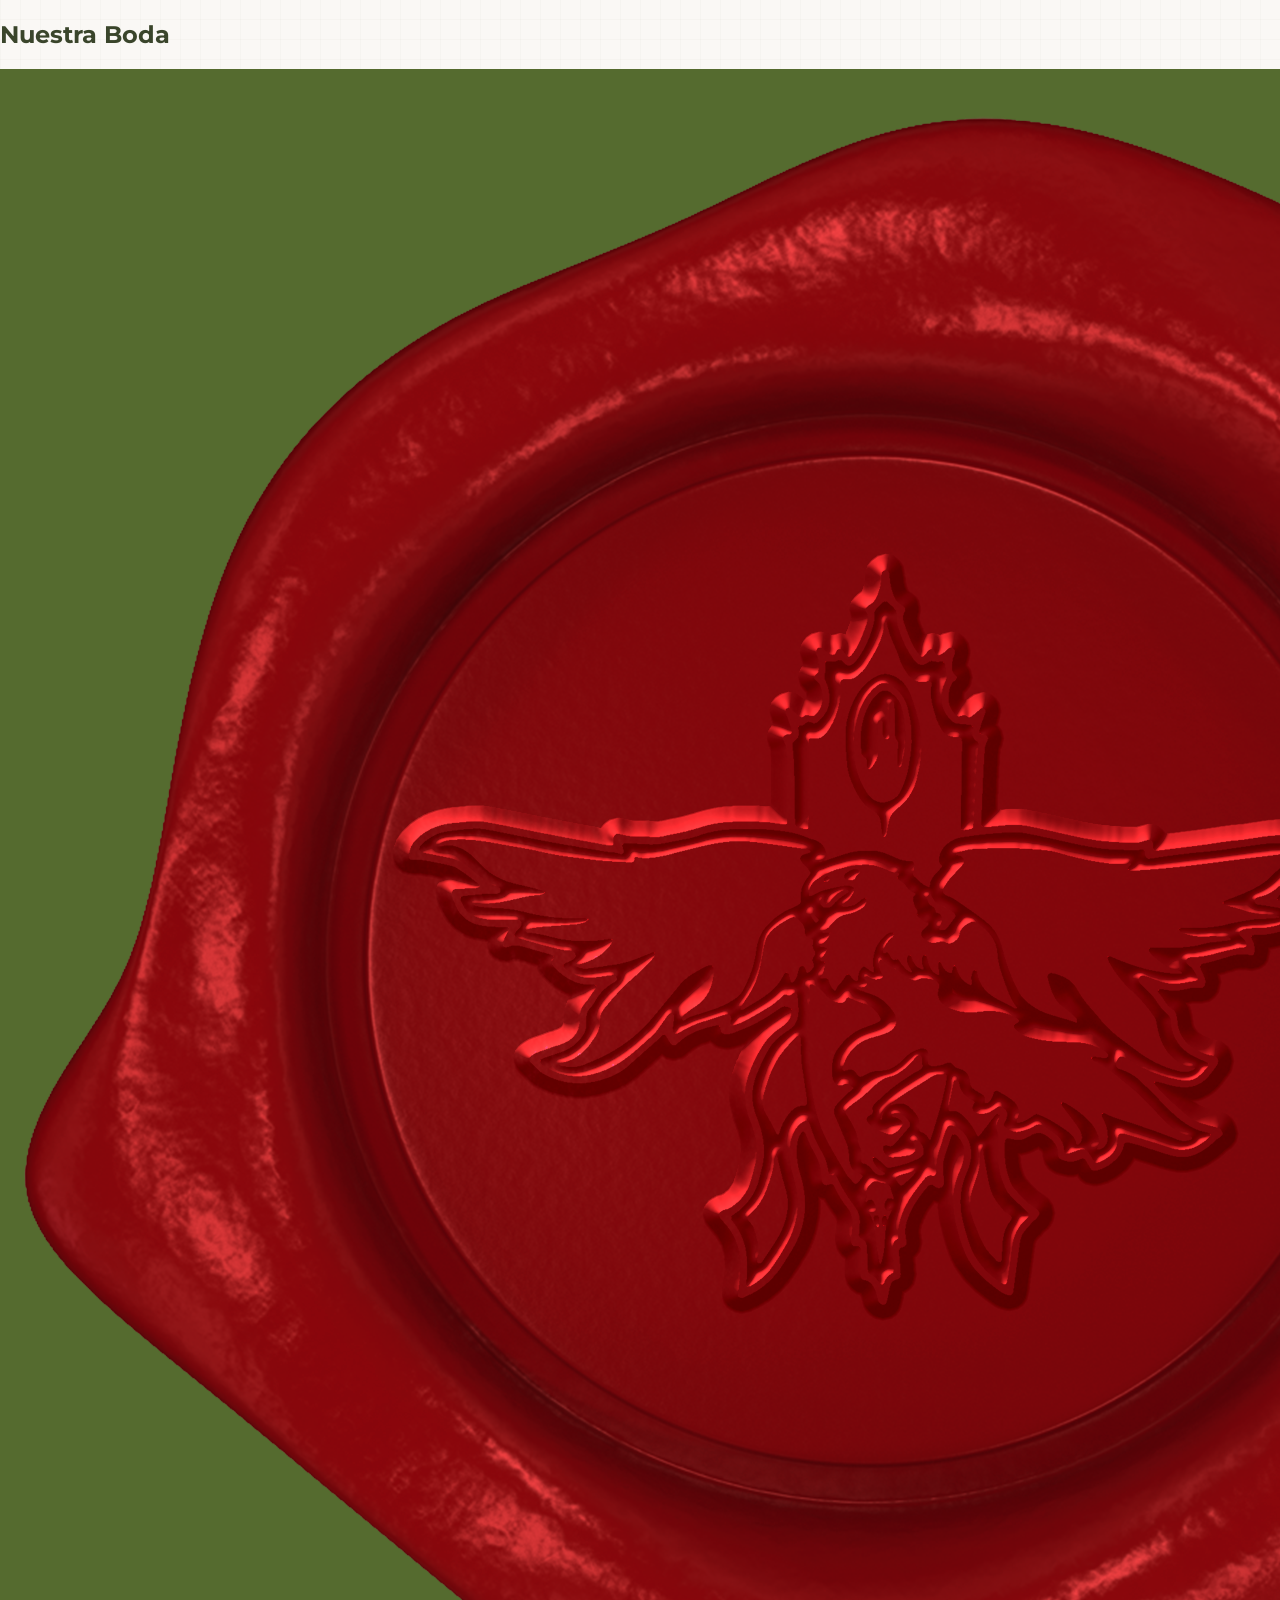
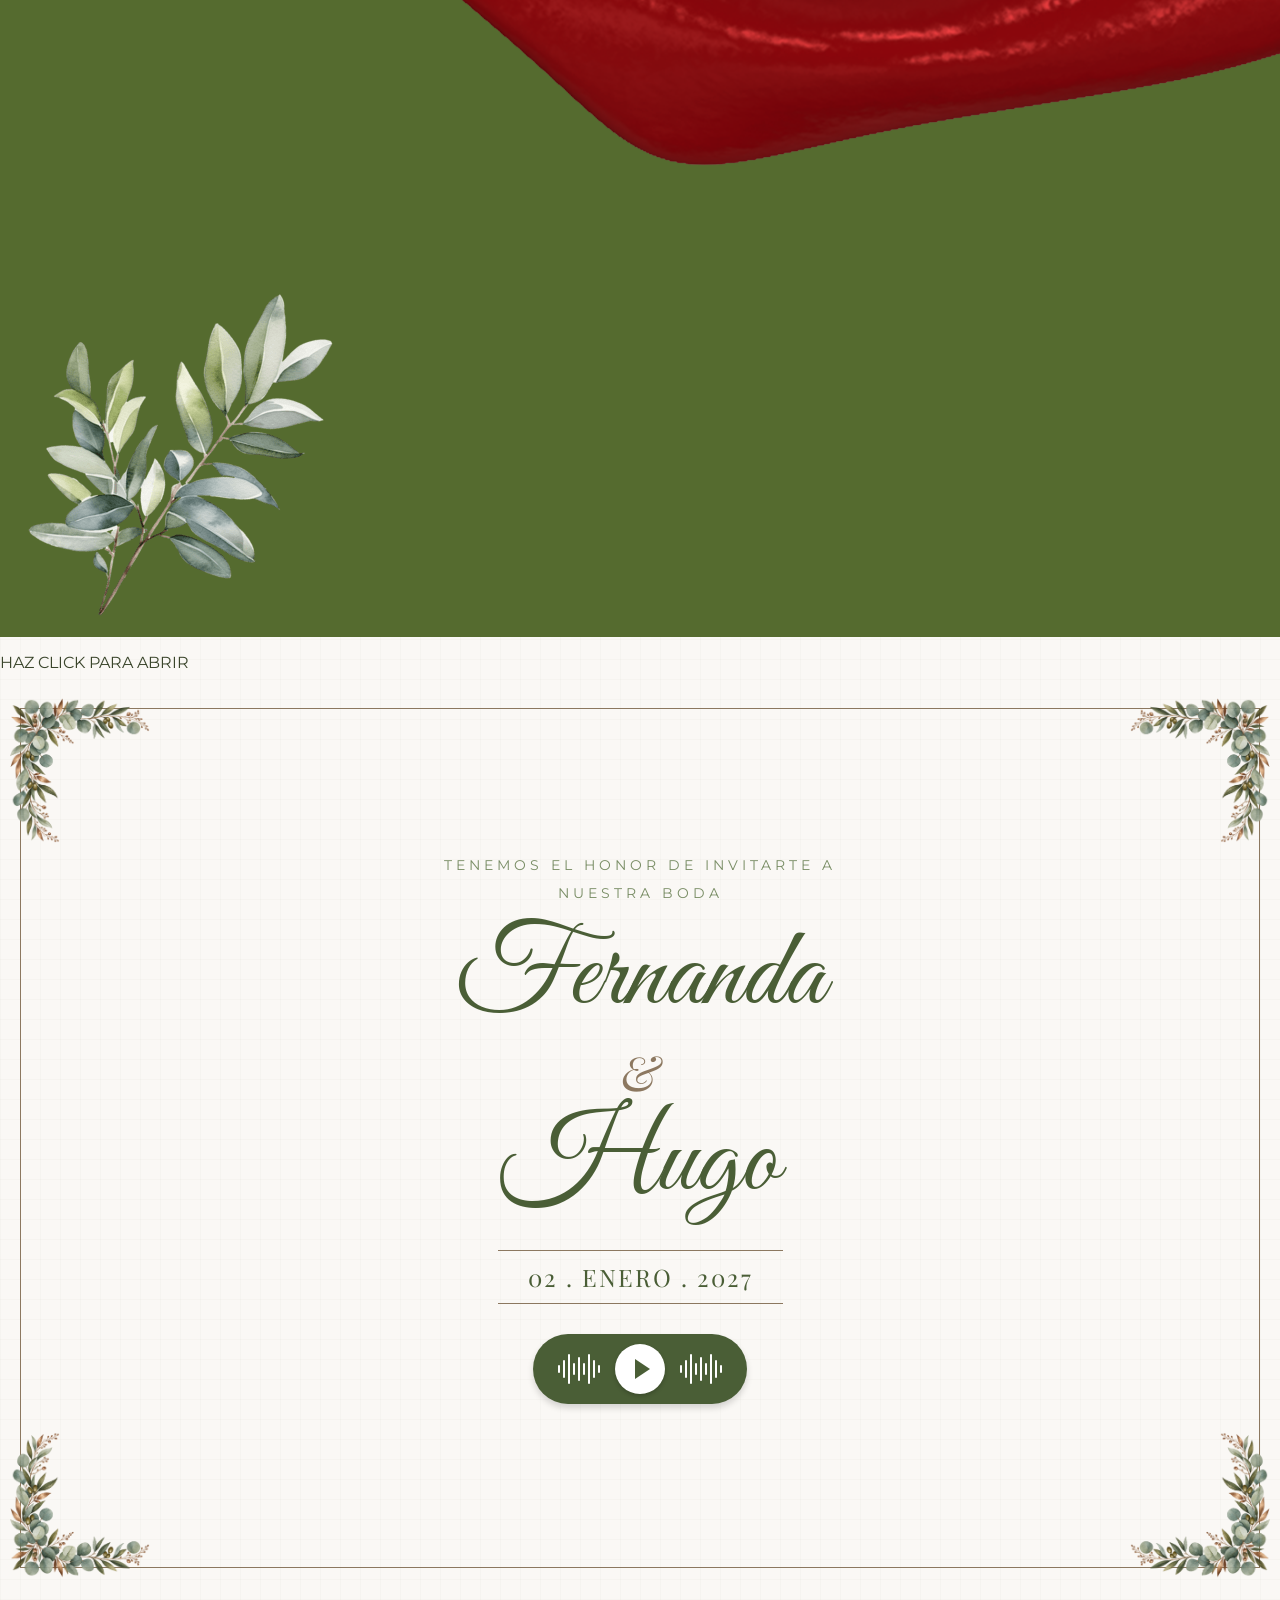
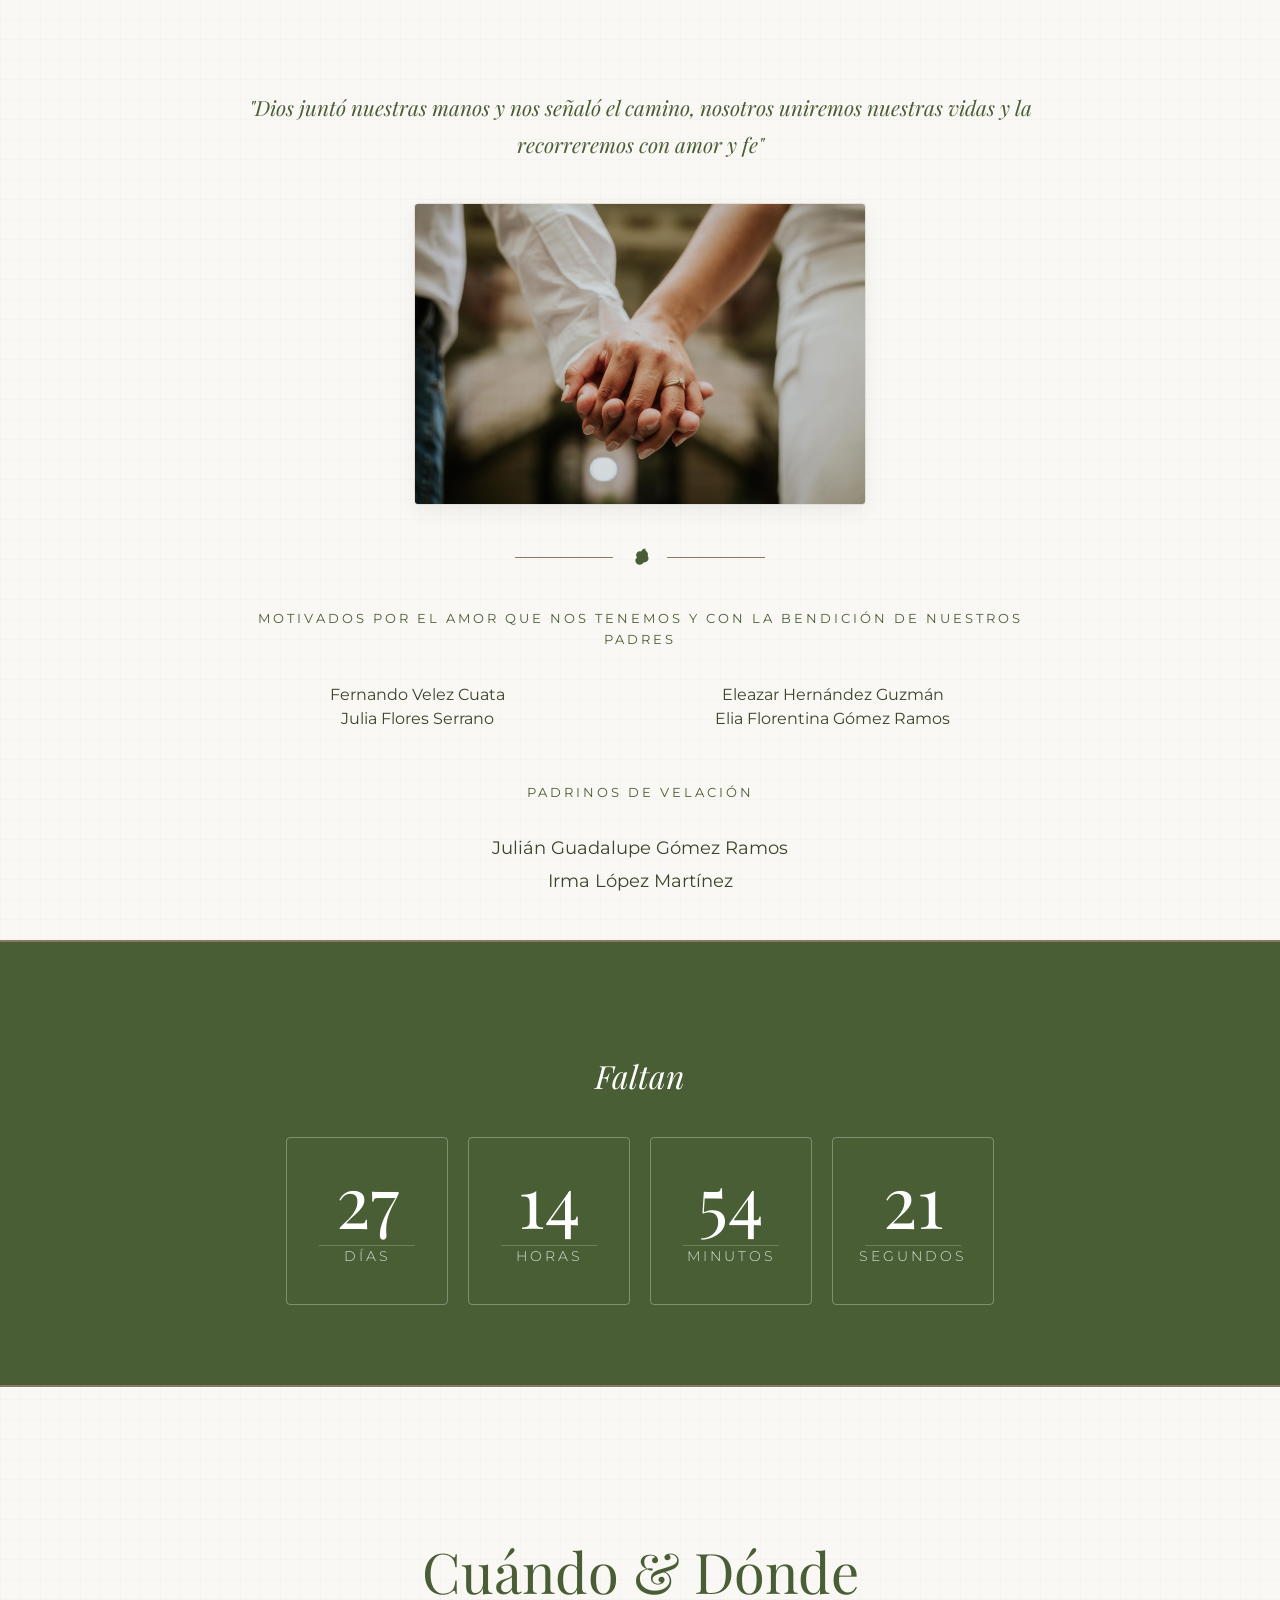
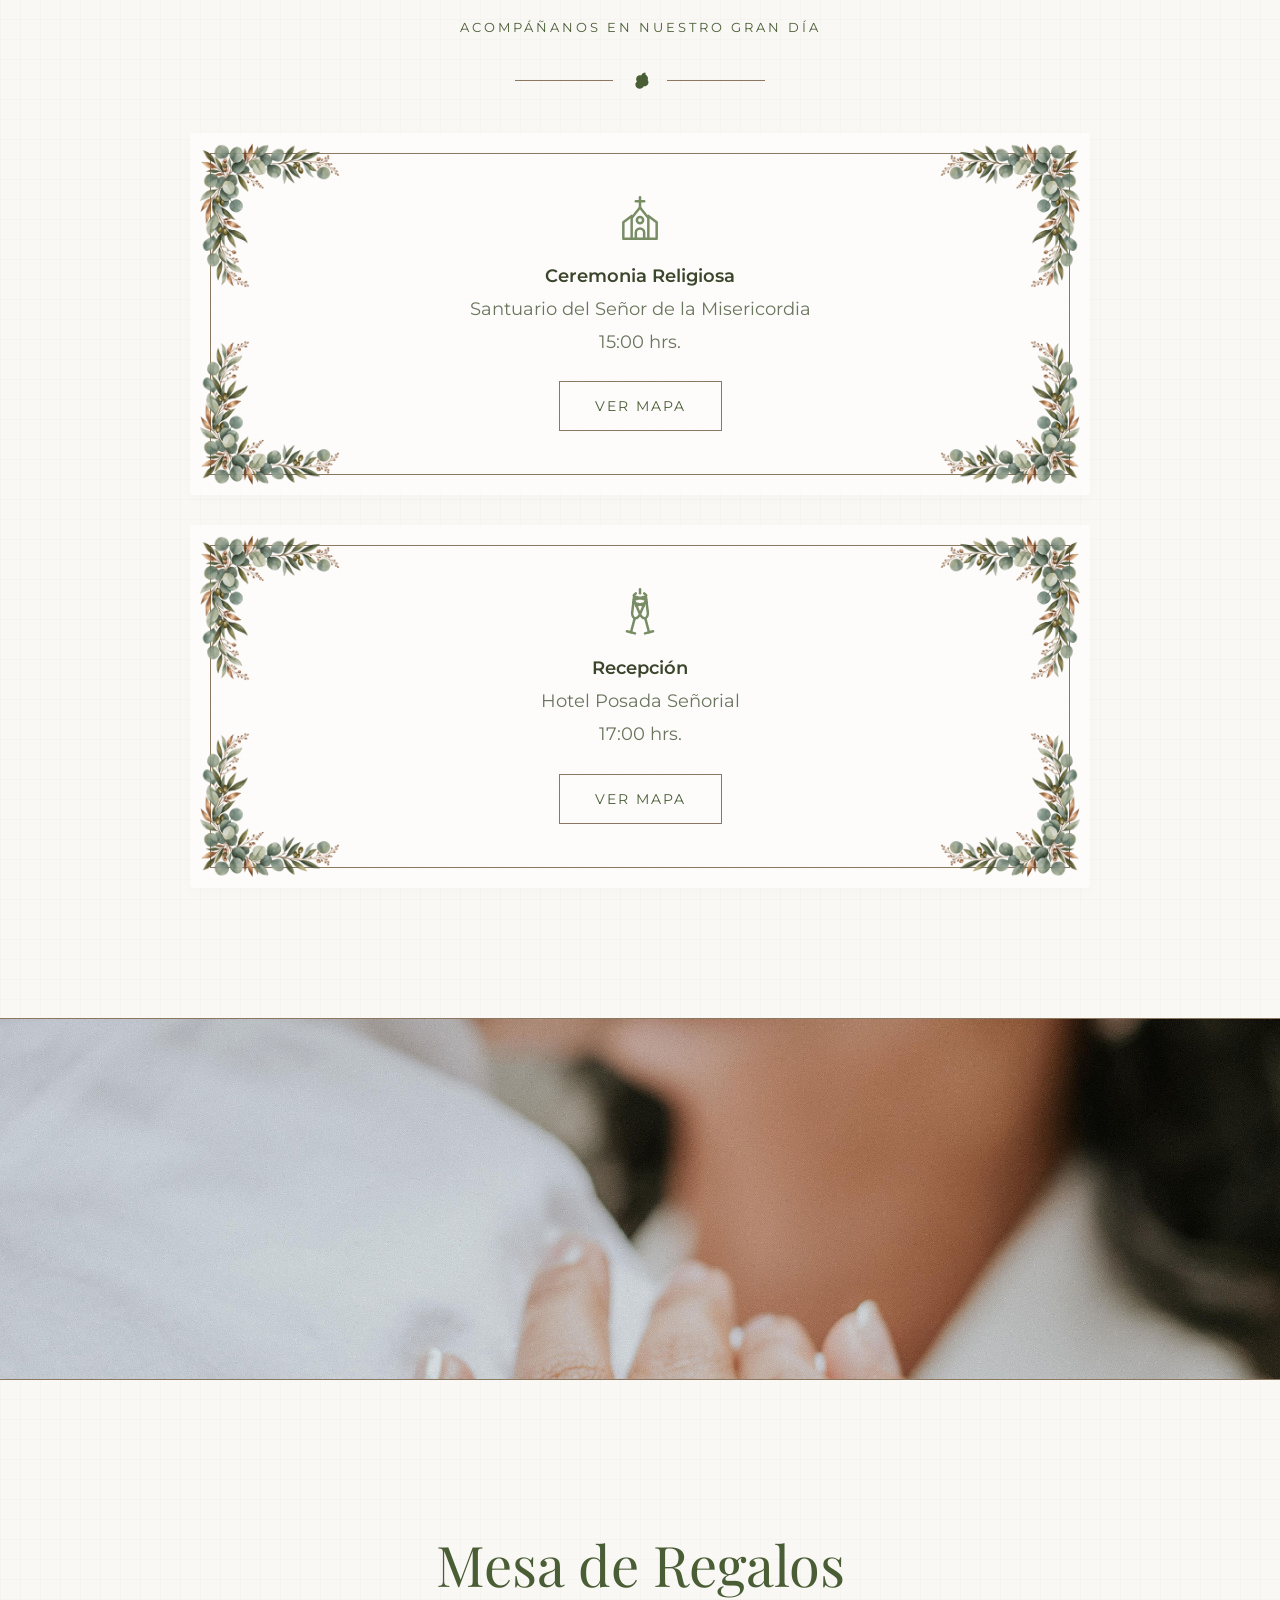
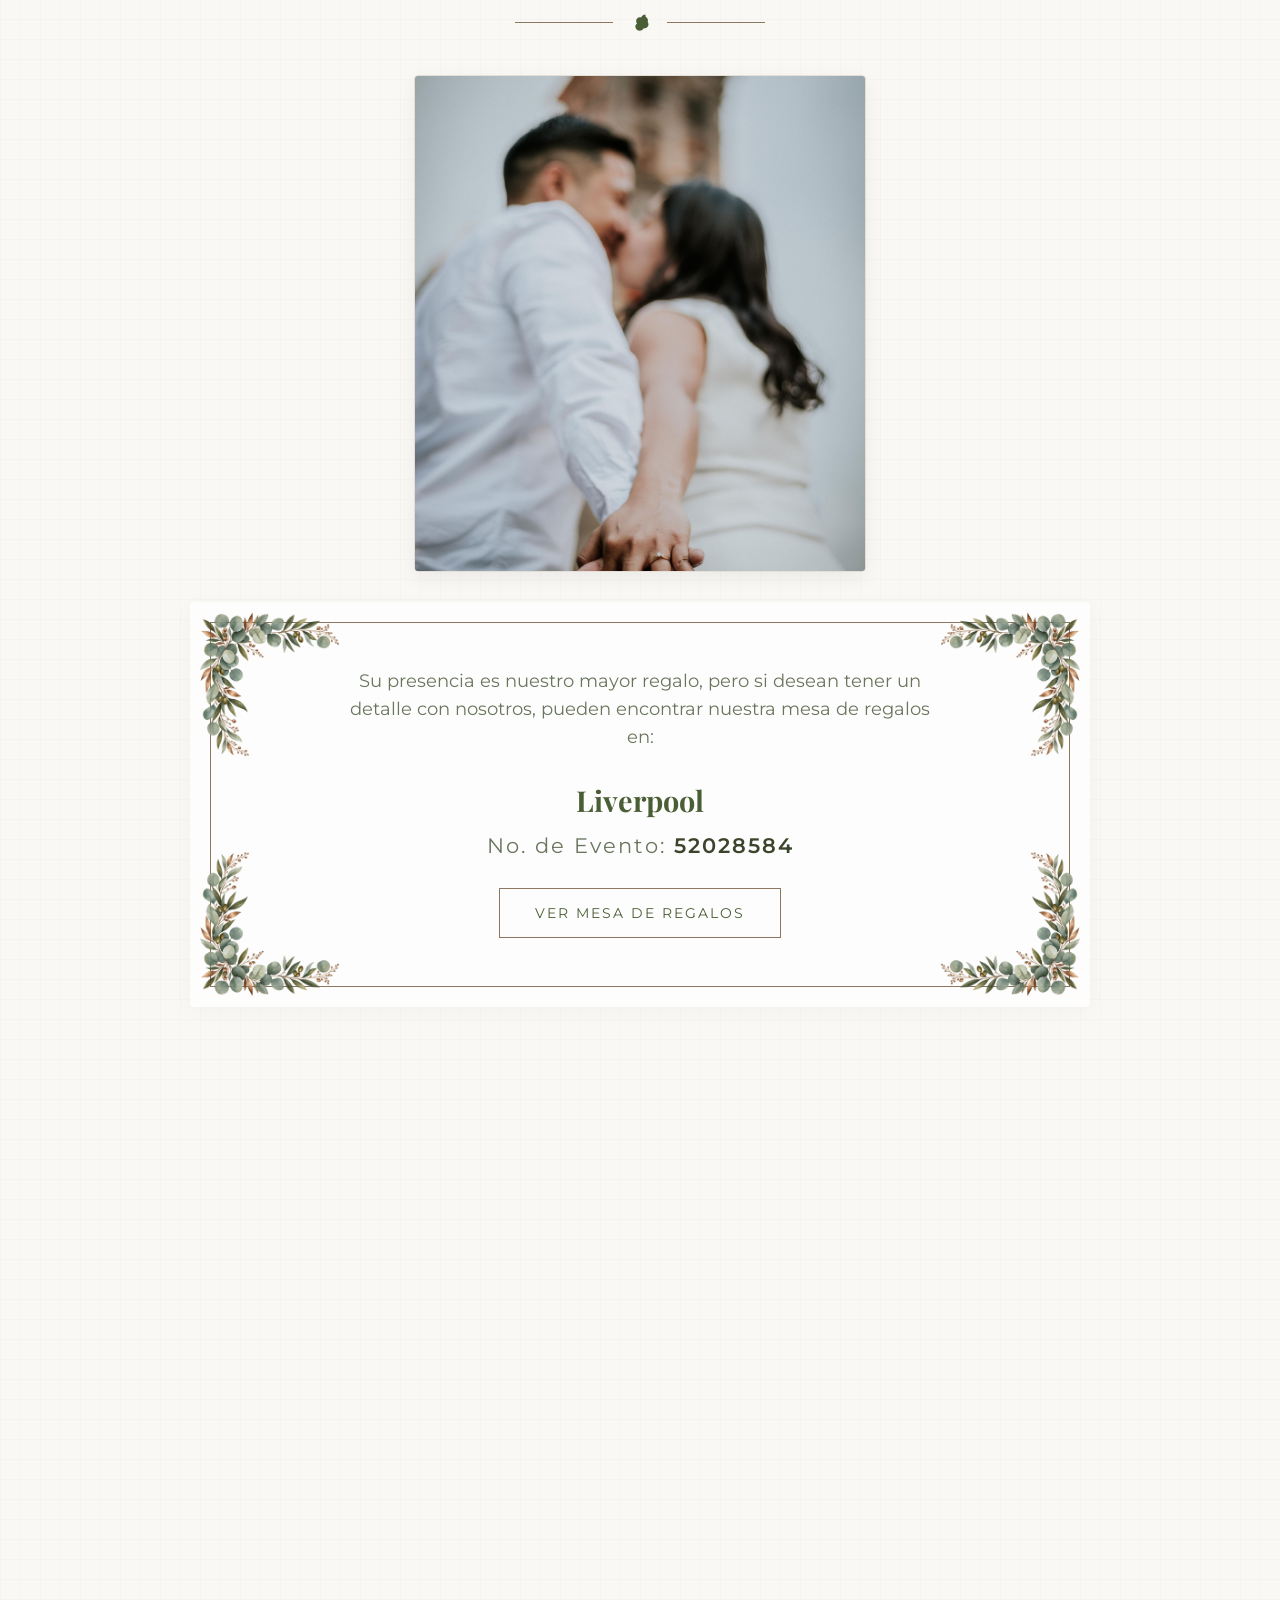
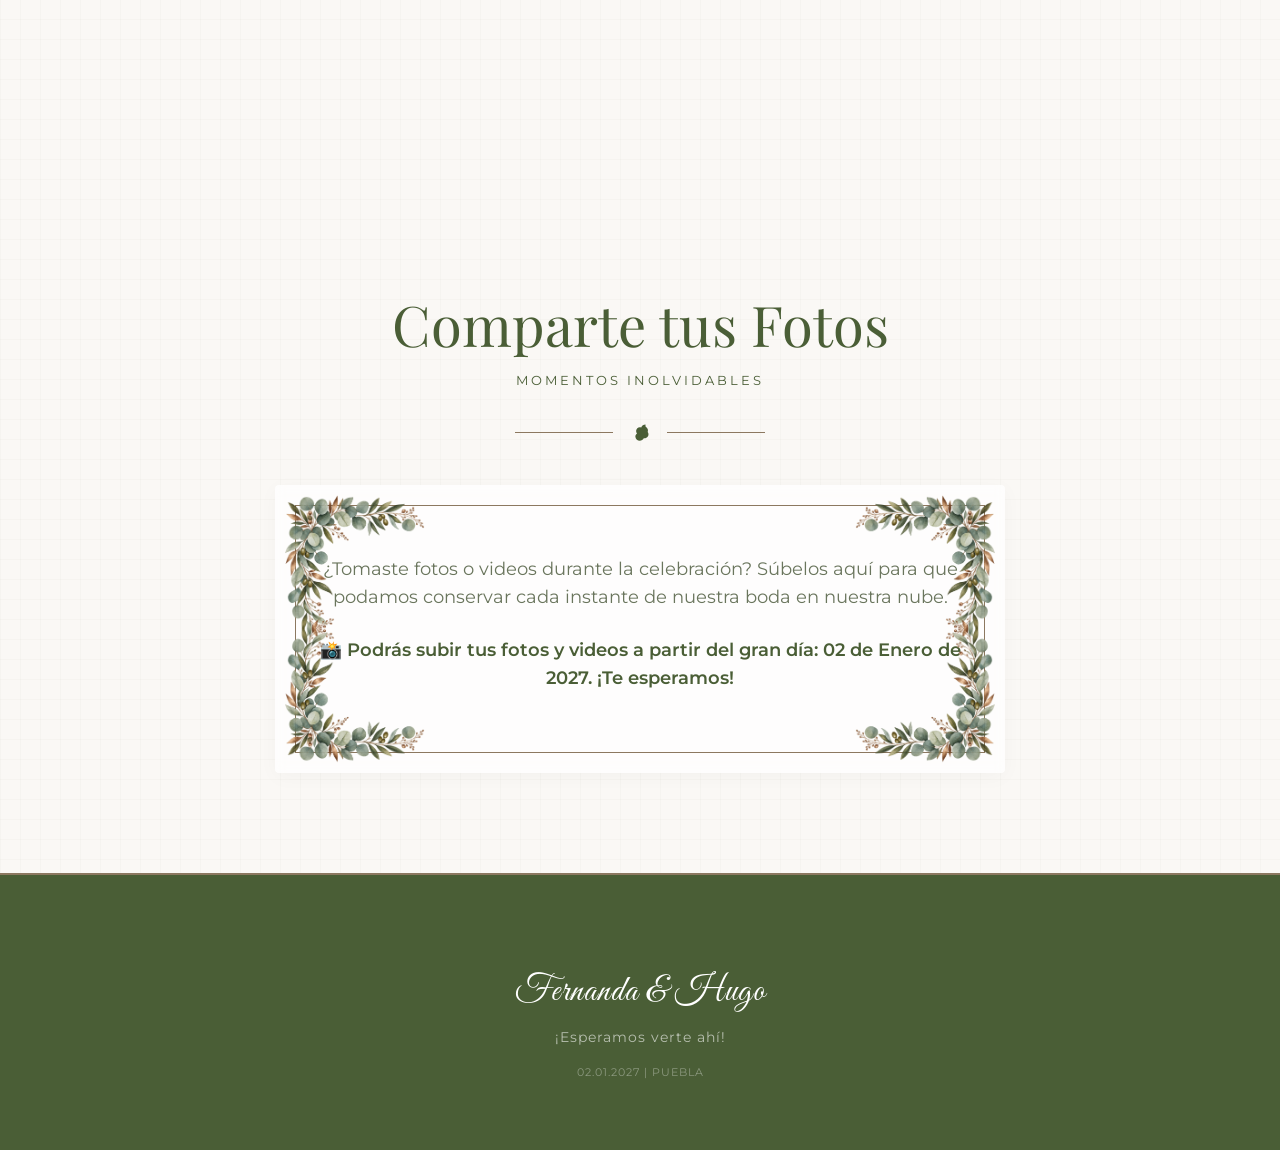
==== commit e8cac518: "Update index.html" ====
--- a/index.html
+++ b/index.html
@@ -11,21 +11,22 @@
 </head>
 <body>
 
-    <!-- SOBRE DE BIENVENIDA -->
-    <div id="envelope-overlay" class="envelope-overlay">
-        <div class="envelope-card framed-section">
-            <div class="card-border"></div>
-            <img src="Images/esquina-botanica.png" alt="" class="corner-decoration corner-tl">
-            <img src="Images/esquina-botanica.png" alt="" class="corner-decoration corner-tr">
-            <img src="Images/esquina-botanica.png" alt="" class="corner-decoration corner-bl">
-            <img src="Images/esquina-botanica.png" alt="" class="corner-decoration corner-br">
-
-            <p class="envelope-subtitle">Boda de</p>
-            <h2 class="envelope-title">Fernanda & Hugo</h2>
-            <div class="wedding-date-hero" style="margin: 15px 0 25px 0; font-size: 1rem;">02 . ENERO . 2027</div>
-            <p class="detail-text" style="font-size: 0.95rem; margin-bottom: 25px;">Has recibido una invitación especial</p>
+  <!-- SOBRE DE BIENVENIDA -->
+    <div id="envelope-overlay" class="envelope-overlay-real">
+        <div class="envelope-container">
+            <h2 class="envelope-title-real">Nuestra Boda</h2>
             
-            <button id="open-envelope-btn" class="btn btn-solid">Abrir Invitación</button>
+            <!-- Cuerpo del sobre horizontal realista -->
+            <div class="envelope-box-css" id="open-envelope-btn">
+                <!-- Sello de lacre -->
+                <div class="wax-seal-real-container">
+                    <img src="Images/Sello.png" alt="Sello de Lacre" class="wax-seal-img">
+                </div>
+                <!-- Imagen de Olivo en la esquina -->
+                <img src="Images/Olivo.png" alt="Decoración de Olivo" class="envelope-corner-olivo">
+            </div>
+
+            <p class="open-text">HAZ CLICK PARA ABRIR</p>
         </div>
     </div>
 
--- a/style.css
+++ b/style.css
@@ -9,10 +9,13 @@
 }
 
 body, html { 
-    margin: 0; padding: 0;
+    margin: 0; 
+    padding: 0;
     font-family: 'Montserrat', sans-serif; 
     background-color: var(--bg-color);
-    background-image: linear-gradient(90deg, rgba(74, 94, 54, 0.025) 1px, transparent 1px), linear-gradient(0deg, rgba(74, 94, 54, 0.025) 1px, transparent 1px);
+    background-image: 
+        linear-gradient(90deg, rgba(74, 94, 54, 0.025) 1px, transparent 1px),
+        linear-gradient(0deg, rgba(74, 94, 54, 0.025) 1px, transparent 1px);
     background-size: 20px 20px;
     color: var(--text-dark);
     overflow-x: hidden;
@@ -20,94 +23,536 @@
 }
 
 .fade-in {
-    opacity: 0; transform: translateY(20px);
+    opacity: 0;
+    transform: translateY(20px);
     transition: opacity 0.8s ease-out, transform 0.8s ease-out;
 }
-.fade-in.visible { opacity: 1; transform: translateY(0); }
-
-/* SOBRE HORIZONTAL */
+.fade-in.visible {
+    opacity: 1;
+    transform: translateY(0);
+}
+
+/* --- ESTILOS DEL SOBRE INTERACTIVO --- */
 .envelope-overlay {
-    position: fixed; top: 0; left: 0; width: 100vw; height: 100vh;
-    background: radial-gradient(circle, #f4efe6 0%, #e6dfd1 100%);
-    display: flex; justify-content: center; align-items: center;
-    z-index: 9999; transition: opacity 0.8s ease, visibility 0.8s ease;
-}
-.envelope-overlay.hidden { opacity: 0; visibility: hidden; pointer-events: none; }
-.envelope-container { text-align: center; width: 90%; max-width: 500px; padding: 20px; display: flex; flex-direction: column; align-items: center; }
-.envelope-title { font-family: 'Playfair Display', serif; font-size: 2.2rem; color: #2C3529; margin-bottom: 20px; font-style: italic; }
-.envelope-box-css {
-    position: relative; width: 440px; height: 300px; background-color: #4A5E36; 
-    background-image: url('Images/Sobre.png'); background-size: cover; background-position: center;
-    border-radius: 6px; box-shadow: 0 20px 45px rgba(0, 0, 0, 0.35); cursor: pointer; transition: transform 0.4s ease;
-}
-.envelope-box-css:hover { transform: translateY(-4px); }
-.wax-seal-real-container { position: absolute; top: 50%; left: 50%; transform: translate(-50%, -50%); width: 85px; height: 85px; display: flex; align-items: center; justify-content: center; z-index: 10; }
-.wax-seal-img { width: 100%; height: 100%; object-fit: contain; filter: drop-shadow(0 6px 12px rgba(0, 0, 0, 0.5)); }
-.envelope-corner-olivo { position: absolute; bottom: 15px; left: 15px; width: 110px; height: auto; z-index: 12; pointer-events: none; opacity: 0.95; }
-.open-text { margin-top: 25px; font-family: 'Montserrat', sans-serif; font-size: 0.85rem; letter-spacing: 2.5px; color: #2C3529; font-weight: 600; cursor: pointer; }
-
-/* HERO Y DECORACIONES */
-.corner-decoration { position: absolute; width: 130px; height: auto; pointer-events: none; z-index: 3; opacity: 0.95; }
-.corner-tl { top: 15px; left: 15px; }
-.corner-tr { top: 15px; right: 15px; transform: scaleX(-1); }
-
-.hero { position: relative; min-height: 100vh; display: flex; flex-direction: column; justify-content: center; align-items: center; text-align: center; padding: 60px 20px; box-sizing: border-box; background: linear-gradient(rgba(250, 248, 245, 0.88), rgba(250, 248, 245, 0.97)); }
-.hero-content { position: relative; z-index: 2; max-width: 800px; width: 100%; }
-.pre-title { font-family: 'Montserrat', sans-serif; text-transform: uppercase; letter-spacing: 4px; font-size: 0.9rem; color: var(--accent-color); margin-bottom: 20px; display: block; }
-h1 { font-family: 'Great Vibes', cursive; color: var(--primary-color); font-size: clamp(4rem, 12vw, 7rem); margin: 0; line-height: 1; font-weight: 400; }
-.ampersand { font-family: 'Playfair Display', serif; font-style: italic; font-size: clamp(2rem, 6vw, 3rem); color: var(--brown-line); display: inline-block; margin: 0 5px; }
-.wedding-date-hero { font-family: 'Playfair Display', serif; font-size: clamp(1.2rem, 4vw, 1.5rem); letter-spacing: 2px; margin-top: 30px; color: var(--primary-color); border-top: 1px solid var(--brown-line); border-bottom: 1px solid var(--brown-line); display: inline-block; padding: 10px 30px; }
-
-/* SECCIONES COMPARTIDAS */
-.section { padding: 80px 20px; max-width: 900px; margin: 0 auto; text-align: center; }
-.section-light { background-color: transparent; }
-.section-title { font-family: 'Playfair Display', serif; color: var(--primary-color); font-size: clamp(2.5rem, 6vw, 3.5rem); margin-bottom: 10px; font-weight: 400; }
-.section-subtitle { font-family: 'Montserrat', sans-serif; text-transform: uppercase; letter-spacing: 3px; font-size: 0.8rem; line-height: 1.6; color: var(--primary-color); margin-bottom: 30px; display: block; }
-
-.detail-block, .gift-box { background-color: rgba(255, 255, 255, 0.7); padding: 50px 30px; border-radius: 6px; margin-bottom: 30px; box-shadow: 0 4px 15px rgba(0,0,0,0.03); border: 1px solid rgba(140, 120, 96, 0.15); }
-.detail-text { font-size: 1.1rem; line-height: 1.6; color: var(--text-light); margin: 8px 0; }
-.detail-text strong { color: var(--text-dark); font-weight: 600; }
-
-.floral-divider { display: flex; align-items: center; justify-content: center; gap: 15px; margin: 0 auto 30px auto; max-width: 200px; }
-.floral-divider::before, .floral-divider::after { content: ''; flex: 1; height: 1px; background-color: var(--brown-line); }
-.floral-divider svg { width: 20px; height: 20px; fill: var(--primary-color); }
-
-/* BOTONES */
-.btn { display: inline-block; padding: 15px 30px; background-color: transparent; color: var(--primary-color); border: 1px solid var(--brown-line); text-decoration: none; text-transform: uppercase; font-size: 0.85rem; letter-spacing: 2px; margin-top: 15px; transition: 0.3s; cursor: pointer; }
-.btn:hover { background-color: var(--primary-color); color: var(--white); }
-.btn-solid { background-color: var(--primary-color); color: var(--white); border: none; }
-.btn-solid:hover { background-color: var(--accent-color); }
-
-/* REPRODUCTOR */
-.contenedor-reproductor { display: flex; justify-content: center; margin: 30px 0; }
-.reproductor-audio { background-color: var(--primary-color); padding: 10px 25px; border-radius: 35px; display: flex; align-items: center; gap: 15px; }
-.ondas { display: flex; align-items: center; gap: 3px; }
-.barra { background-color: var(--white); width: 2px; border-radius: 2px; transition: transform 0.1s ease; }
-.h-1 { height: 8px; } .h-2 { height: 12px; } .h-3 { height: 18px; } .h-4 { height: 24px; } .h-5 { height: 30px; }
-@keyframes animacion-ondas { 0% { transform: scaleY(0.6); } 50% { transform: scaleY(1.3); } 100% { transform: scaleY(0.6); } }
-.reproductor-audio.reproduciendo .barra { animation: animacion-ondas 1s infinite ease-in-out; transform-origin: center; }
-.btn-reproductor { background-color: var(--white); border: none; width: 50px; height: 50px; border-radius: 50%; display: flex; justify-content: center; align-items: center; cursor: pointer; }
-.icono-play { width: 0; height: 0; border-top: 10px solid transparent; border-bottom: 10px solid transparent; border-left: 15px solid var(--primary-color); margin-left: 5px; }
-.icono-pausa { width: 14px; height: 18px; border-left: 5px solid var(--primary-color); border-right: 5px solid var(--primary-color); box-sizing: border-box; }
-
-/* CITA Y CONTADOR */
-.quote-section { padding: 80px 20px 40px; text-align: center; max-width: 800px; margin: 0 auto; }
-.quote-text { font-family: 'Playfair Display', serif; font-style: italic; font-size: 1.3rem; line-height: 1.8; color: var(--primary-color); margin-bottom: 30px; }
-.parents-grid { display: flex; flex-wrap: wrap; justify-content: space-around; gap: 30px; margin-top: 20px; }
-
-.countdown-section { background-color: var(--primary-color); color: var(--white); padding: 80px 20px; text-align: center; border-top: 2px solid var(--brown-line); border-bottom: 2px solid var(--brown-line); }
-.countdown-title { font-family: 'Playfair Display', serif; font-style: italic; font-size: 2rem; margin-bottom: 40px; font-weight: normal; }
-.countdown-container { display: flex; justify-content: center; gap: 20px; flex-wrap: wrap; max-width: 900px; margin: 0 auto; }
-.countdown-box { display: flex; flex-direction: column; align-items: center; justify-content: center; border: 1px solid rgba(255,255,255,0.3); padding: 25px 10px; border-radius: 4px; flex: 1; min-width: 90px; max-width: 140px; }
-.countdown-box span { font-family: 'Playfair Display', serif; font-size: clamp(3rem, 10vw, 4.5rem); margin-bottom: 15px; }
-.countdown-box .label { font-family: 'Montserrat', sans-serif; font-size: 0.8rem; text-transform: uppercase; letter-spacing: 3px; color: rgba(255,255,255,0.8); }
-
-/* FOOTER */
-.footer { background-color: var(--primary-color); color: rgba(255,255,255,0.6); padding: 60px 20px; text-align: center; font-size: 0.85rem; letter-spacing: 1px; border-top: 2px solid var(--brown-line); }
-.footer-names { font-family: 'Great Vibes', cursive; font-size: 2.2rem; color: var(--white); margin-bottom: 10px !important; }
+    position: fixed;
+    top: 0;
+    left: 0;
+    width: 100vw;
+    height: 100vh;
+    background-color: #4A5D4E; 
+    display: flex;
+    justify-content: center;
+    align-items: center;
+    z-index: 9999;
+    transition: opacity 0.8s ease, visibility 0.8s ease;
+}
+
+.envelope-overlay.hidden {
+    opacity: 0;
+    visibility: hidden;
+    pointer-events: none;
+}
+
+.envelope-card {
+    background-color: #F4F6F0; 
+    border: 2px solid #556B2F; 
+    padding: 50px 30px;
+    width: 90%;
+    max-width: 450px;
+    text-align: center;
+    box-shadow: 0 10px 30px rgba(0,0,0,0.08);
+    position: relative;
+    border-radius: 4px;
+}
+
+.envelope-card .card-border {
+    position: absolute;
+    top: 15px; left: 15px; right: 15px; bottom: 15px;
+    border: 1px solid var(--brown-line);
+    pointer-events: none;
+}
+
+.envelope-title {
+    font-family: 'Great Vibes', cursive;
+    color: var(--primary-color);
+    font-size: 3.5rem;
+    margin: 15px 0;
+}
+
+.envelope-subtitle {
+    font-family: 'Montserrat', sans-serif;
+    text-transform: uppercase;
+    letter-spacing: 3px;
+    font-size: 0.8rem;
+    color: var(--accent-color);
+    margin-bottom: 20px;
+}
+
+#open-envelope-btn {
+    background-color: #556B2F; 
+    color: #ffffff;
+    border: none;
+}
+
+#open-envelope-btn:hover {
+    background-color: #3B4B20; 
+}
+
+/* --- ESTILOS DE ESQUINAS Y MARCOS --- */
+.framed-section {
+    position: relative;
+}
+.corner-decoration {
+    position: absolute;
+    width: 140px;
+    max-width: 25%;
+    pointer-events: none;
+    z-index: 3;
+    opacity: 0.95;
+}
+.corner-tl { top: 10px; left: 10px; }
+.corner-tr { top: 10px; right: 10px; transform: scaleX(-1); }
+.corner-bl { bottom: 10px; left: 10px; transform: scaleY(-1); }
+.corner-br { bottom: 10px; right: 10px; transform: rotate(180deg); }
+
+.card-border {
+    position: absolute;
+    top: 20px; left: 20px; right: 20px; bottom: 20px;
+    border: 1px solid var(--brown-line);
+    pointer-events: none;
+    z-index: 1;
+}
+
+.img-fluid {
+    width: 85%;
+    max-width: 450px;
+    max-height: 55vh;
+    object-fit: cover;
+    border-radius: 4px;
+    box-shadow: 0 6px 20px rgba(0,0,0,0.06);
+    border: 1px solid rgba(140, 120, 96, 0.2);
+    margin: 30px auto;
+    display: block;
+}
+.img-banner {
+    width: 100%;
+    height: 40vh;
+    object-fit: cover;
+    display: block;
+    margin: 0;
+    border-top: 1px solid var(--brown-line);
+    border-bottom: 1px solid var(--brown-line);
+}
+
+/* --- SECCIÓN HERO --- */
+.hero { 
+    position: relative;
+    min-height: 100vh; 
+    display: flex; 
+    flex-direction: column; 
+    justify-content: center; 
+    align-items: center;
+    text-align: center;
+    padding: 60px 20px;
+    box-sizing: border-box;
+    background: linear-gradient(rgba(250, 248, 245, 0.88), rgba(250, 248, 245, 0.97)), url('Images/Fer&Hugo_StD_2026_047.jpg');
+    background-size: cover;
+    background-position: center;
+    background-attachment: fixed;
+}
+
+.hero-content {
+    position: relative;
+    z-index: 2;
+    max-width: 800px;
+    width: 100%;
+}
+
+.pre-title {
+    font-family: 'Montserrat', sans-serif;
+    text-transform: uppercase;
+    letter-spacing: 4px;
+    font-size: 0.9rem;
+    color: var(--accent-color);
+    margin-bottom: 20px;
+}
+
+h1 { 
+    font-family: 'Great Vibes', cursive; 
+    color: var(--primary-color);
+    font-size: clamp(4rem, 12vw, 7rem); 
+    margin: 0; 
+    line-height: 1; 
+    font-weight: 400;
+}
+
+.ampersand {
+    font-family: 'Playfair Display', serif;
+    font-style: italic;
+    font-size: clamp(2rem, 6vw, 3rem);
+    color: var(--brown-line);
+    display: block;
+    margin: 5px 0;
+}
+
+.wedding-date-hero { 
+    font-family: 'Playfair Display', serif;
+    font-size: clamp(1.2rem, 4vw, 1.5rem); 
+    letter-spacing: 2px; 
+    margin-top: 30px; 
+    color: var(--primary-color);
+    border-top: 1px solid var(--brown-line);
+    border-bottom: 1px solid var(--brown-line);
+    display: inline-block;
+    padding: 10px 30px;
+}
+
+/* --- REPRODUCTOR DE MÚSICA --- */
+.contenedor-reproductor {
+  display: flex;
+  justify-content: center;
+  margin: 30px 0;
+}
+
+.reproductor-audio {
+  background-color: var(--primary-color); 
+  padding: 10px 25px;
+  border-radius: 35px; 
+  display: flex;
+  align-items: center;
+  gap: 15px;
+  box-shadow: 0 4px 6px rgba(0, 0, 0, 0.15); 
+}
+
+.ondas {
+  display: flex;
+  align-items: center;
+  gap: 3px;
+}
+
+.barra {
+  background-color: var(--white);
+  width: 2px;
+  border-radius: 2px;
+  transition: transform 0.1s ease; 
+}
+
+.h-1 { height: 8px; }
+.h-2 { height: 12px; }
+.h-3 { height: 18px; }
+.h-4 { height: 24px; }
+.h-5 { height: 30px; }
+
+@keyframes animacion-ondas {
+    0% { transform: scaleY(0.6); }
+    50% { transform: scaleY(1.3); }
+    100% { transform: scaleY(0.6); }
+}
+
+.reproductor-audio.reproduciendo .barra {
+    animation: animacion-ondas 1s infinite ease-in-out;
+    transform-origin: center;
+}
+
+.reproductor-audio.reproduciendo .ondas .barra:nth-child(odd) {
+    animation-duration: 0.8s;
+    animation-delay: 0.1s;
+}
+.reproductor-audio.reproduciendo .ondas .barra:nth-child(even) {
+    animation-duration: 1.1s;
+    animation-delay: 0.3s;
+}
+.reproductor-audio.reproduciendo .ondas .barra:nth-child(3n) {
+    animation-duration: 0.9s;
+    animation-delay: 0.2s;
+}
+
+.btn-reproductor {
+  background-color: var(--white);
+  border: none;
+  width: 50px;
+  height: 50px;
+  border-radius: 50%;
+  display: flex;
+  justify-content: center;
+  align-items: center;
+  cursor: pointer;
+  box-shadow: 0 2px 4px rgba(0, 0, 0, 0.2);
+  transition: transform 0.2s ease;
+}
+
+.btn-reproductor:hover {
+  transform: scale(1.05);
+}
+
+.icono-play {
+  width: 0;
+  height: 0;
+  border-top: 10px solid transparent;
+  border-bottom: 10px solid transparent;
+  border-left: 15px solid var(--primary-color); 
+  margin-left: 5px; 
+}
+
+.icono-pausa {
+  width: 14px;
+  height: 18px;
+  border-left: 5px solid var(--primary-color); 
+  border-right: 5px solid var(--primary-color); 
+  box-sizing: border-box;
+}
+
+/* --- CITA Y PADRES --- */
+.quote-section {
+    padding: 80px 20px 40px;
+    text-align: center;
+    max-width: 800px;
+    margin: 0 auto;
+}
+
+.quote-text {
+    font-family: 'Playfair Display', serif;
+    font-style: italic;
+    font-size: 1.3rem;
+    line-height: 1.8;
+    color: var(--primary-color);
+    margin-bottom: 40px;
+}
+
+.parents-grid {
+    display: flex;
+    flex-wrap: wrap;
+    justify-content: space-around;
+    gap: 30px;
+    margin-top: 30px;
+}
+.parents-block p {
+    margin: 5px 0;
+    font-size: 1rem;
+    color: var(--text-dark);
+}
+
+/* --- SECCIÓN CONTADOR --- */
+.countdown-section {
+    background-color: var(--primary-color);
+    color: var(--white);
+    padding: 80px 20px;
+    text-align: center;
+    border-top: 2px solid var(--brown-line);
+    border-bottom: 2px solid var(--brown-line);
+}
+
+.countdown-title {
+    font-family: 'Playfair Display', serif;
+    font-style: italic;
+    font-size: 2rem;
+    margin-bottom: 40px;
+    color: var(--white);
+    font-weight: normal;
+}
+
+.countdown-container { 
+    display: flex; 
+    justify-content: center; 
+    gap: 20px; 
+    flex-wrap: wrap;
+    width: 100%;
+    max-width: 900px; 
+    margin: 0 auto;
+}
+
+.countdown-box { 
+    display: flex; 
+    flex-direction: column; 
+    align-items: center; 
+    justify-content: center;
+    border: 1px solid rgba(255,255,255,0.3); 
+    color: var(--white); 
+    padding: 25px 10px; 
+    border-radius: 4px; 
+    flex: 1; 
+    min-width: 90px; 
+    max-width: 140px;
+    position: relative;
+}
+
+.countdown-box::after {
+    content: '';
+    position: absolute;
+    bottom: 35%; left: 20%; right: 20%;
+    height: 1px;
+    background-color: rgba(255,255,255,0.2);
+}
+
+.countdown-box span { 
+    font-family: 'Playfair Display', serif; 
+    font-size: clamp(3rem, 10vw, 4.5rem); 
+    font-weight: 400; 
+    line-height: 1; 
+    margin-bottom: 15px;
+}
+
+.countdown-box .label { 
+    font-family: 'Montserrat', sans-serif; 
+    font-size: clamp(0.7rem, 2.5vw, 0.85rem); 
+    text-transform: uppercase; 
+    letter-spacing: 3px; 
+    font-weight: 300;
+    color: rgba(255,255,255,0.8);
+}
+
+/* --- SECCIONES GENERALES --- */
+.section { 
+    padding: 100px 20px; 
+    max-width: 900px; 
+    margin: 0 auto; 
+    text-align: center;
+}
+
+.section-light {
+    background-color: transparent; 
+}
+
+.section-title {
+    font-family: 'Playfair Display', serif; 
+    color: var(--primary-color);
+    font-size: clamp(2.5rem, 6vw, 3.5rem);
+    margin-bottom: 10px;
+    font-weight: 400;
+}
+
+.section-subtitle {
+    font-family: 'Montserrat', sans-serif;
+    text-transform: uppercase;
+    letter-spacing: 3px;
+    font-size: 0.8rem;
+    line-height: 1.6;
+    color: var(--primary-color);
+    margin-bottom: 30px;
+    display: block;
+}
+
+/* --- SEPARADOR BOTÁNICO --- */
+.floral-divider {
+    display: flex;
+    align-items: center;
+    justify-content: center;
+    gap: 15px;
+    margin: 0 auto 40px auto;
+    max-width: 250px;
+}
+.floral-divider::before, .floral-divider::after {
+    content: '';
+    flex: 1;
+    height: 1px;
+    background-color: var(--brown-line);
+}
+.floral-divider svg {
+    width: 24px;
+    height: 24px;
+    fill: var(--primary-color);
+}
+
+/* --- BLOQUES DE DETALLES Y REGALOS --- */
+.detail-block {
+    background-color: rgba(255, 255, 255, 0.65);
+    padding: 60px 40px;
+    border-radius: 4px;
+    margin-bottom: 30px;
+    box-shadow: 0 4px 15px rgba(0,0,0,0.02);
+}
+
+.gift-box {
+    background-color: rgba(255, 255, 255, 0.75);
+    backdrop-filter: blur(5px);
+    padding: 65px 40px;
+    border-radius: 4px;
+    box-shadow: 0 4px 20px rgba(0,0,0,0.03);
+    margin-top: 30px;
+}
+
+.detail-icon {
+    color: var(--accent-color);
+    margin-bottom: 15px;
+    display: block;
+}
+
+.detail-text {
+    font-size: 1.1rem;
+    line-height: 1.6;
+    color: var(--text-light);
+    margin: 5px 0;
+}
+
+.detail-text strong {
+    color: var(--text-dark);
+    font-weight: 600;
+}
+
+/* --- BOTONES --- */
+.btn { 
+    display: inline-block; 
+    padding: 16px 35px; 
+    background-color: transparent;
+    color: var(--primary-color); 
+    border: 1px solid var(--brown-line);
+    text-decoration: none; 
+    text-transform: uppercase;
+    font-size: 0.85rem;
+    letter-spacing: 2px;
+    margin-top: 20px; 
+    transition: all 0.4s ease; 
+    position: relative;
+    overflow: hidden;
+    z-index: 2;
+    cursor: pointer;
+}
+
+.btn::before {
+    content: '';
+    position: absolute;
+    top: 0; left: 0; right: 0; bottom: 0;
+    background-color: var(--primary-color);
+    z-index: -1;
+    transform: scaleY(0);
+    transform-origin: bottom;
+    transition: transform 0.4s ease;
+}
+
+.btn:hover { color: var(--white); border-color: var(--primary-color); }
+.btn:hover::before { transform: scaleY(1); }
+
+.btn-solid {
+    background-color: var(--primary-color);
+    color: var(--white);
+    border: none;
+}
+.btn-solid::before { background-color: var(--accent-color); }
+
+.footer { 
+    background-color: var(--primary-color);
+    color: rgba(255,255,255,0.6);
+    padding: 60px 20px; 
+    text-align: center;
+    font-size: 0.85rem; 
+    letter-spacing: 1px;
+    border-top: 2px solid var(--brown-line);
+}
+
+.footer-names {
+    font-family: 'Great Vibes', cursive;
+    font-size: 2.2rem;
+    color: var(--white);
+    margin-bottom: 15px !important;
+}
 
 @media (max-width: 600px) { 
-    .envelope-box-css { width: 320px; height: 220px; }
     .countdown-container { gap: 15px; } 
-    .countdown-box { padding: 20px 5px; min-width: calc(50% - 15px); } 
-}
+    .countdown-box { 
+        padding: 20px 5px; 
+        min-width: calc(50% - 15px); 
+        box-sizing: border-box;
+    } 
+    .countdown-box::after { display: none; }
+    .corner-decoration { width: 100px; }
+}
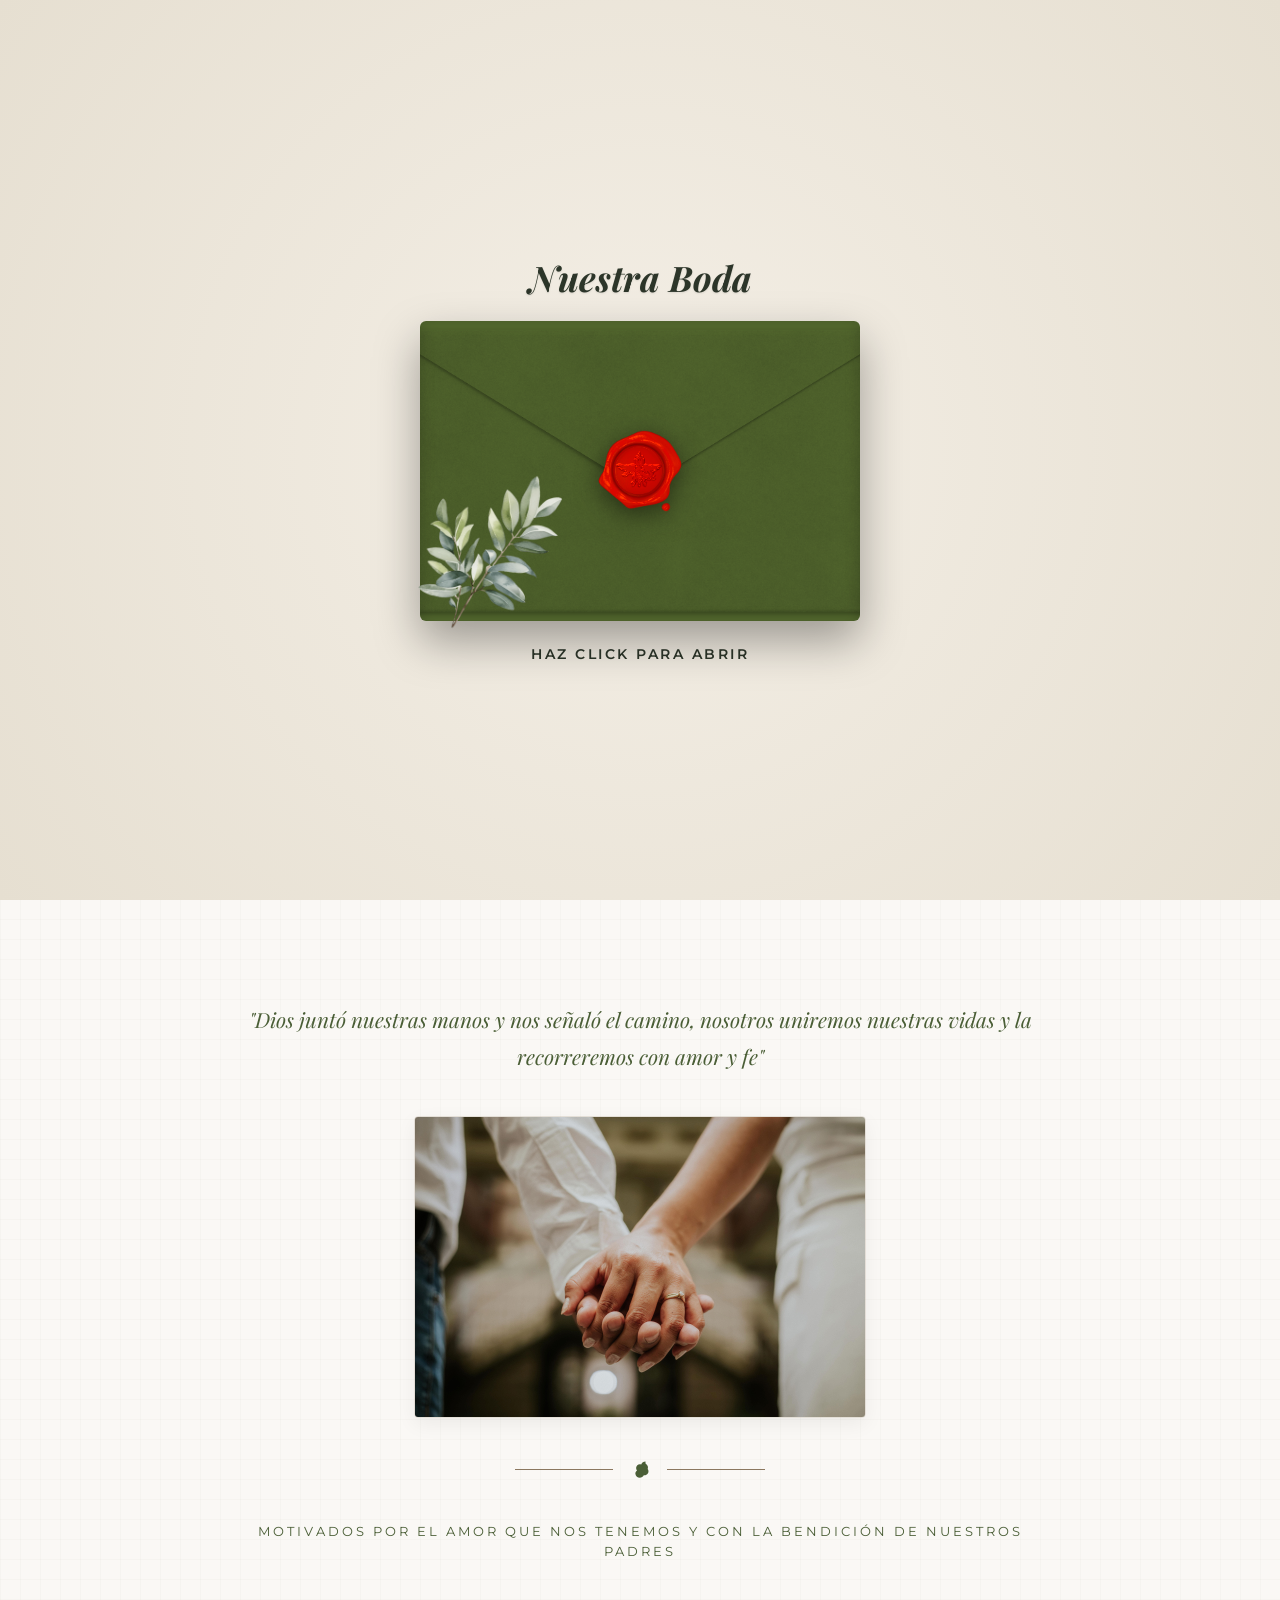
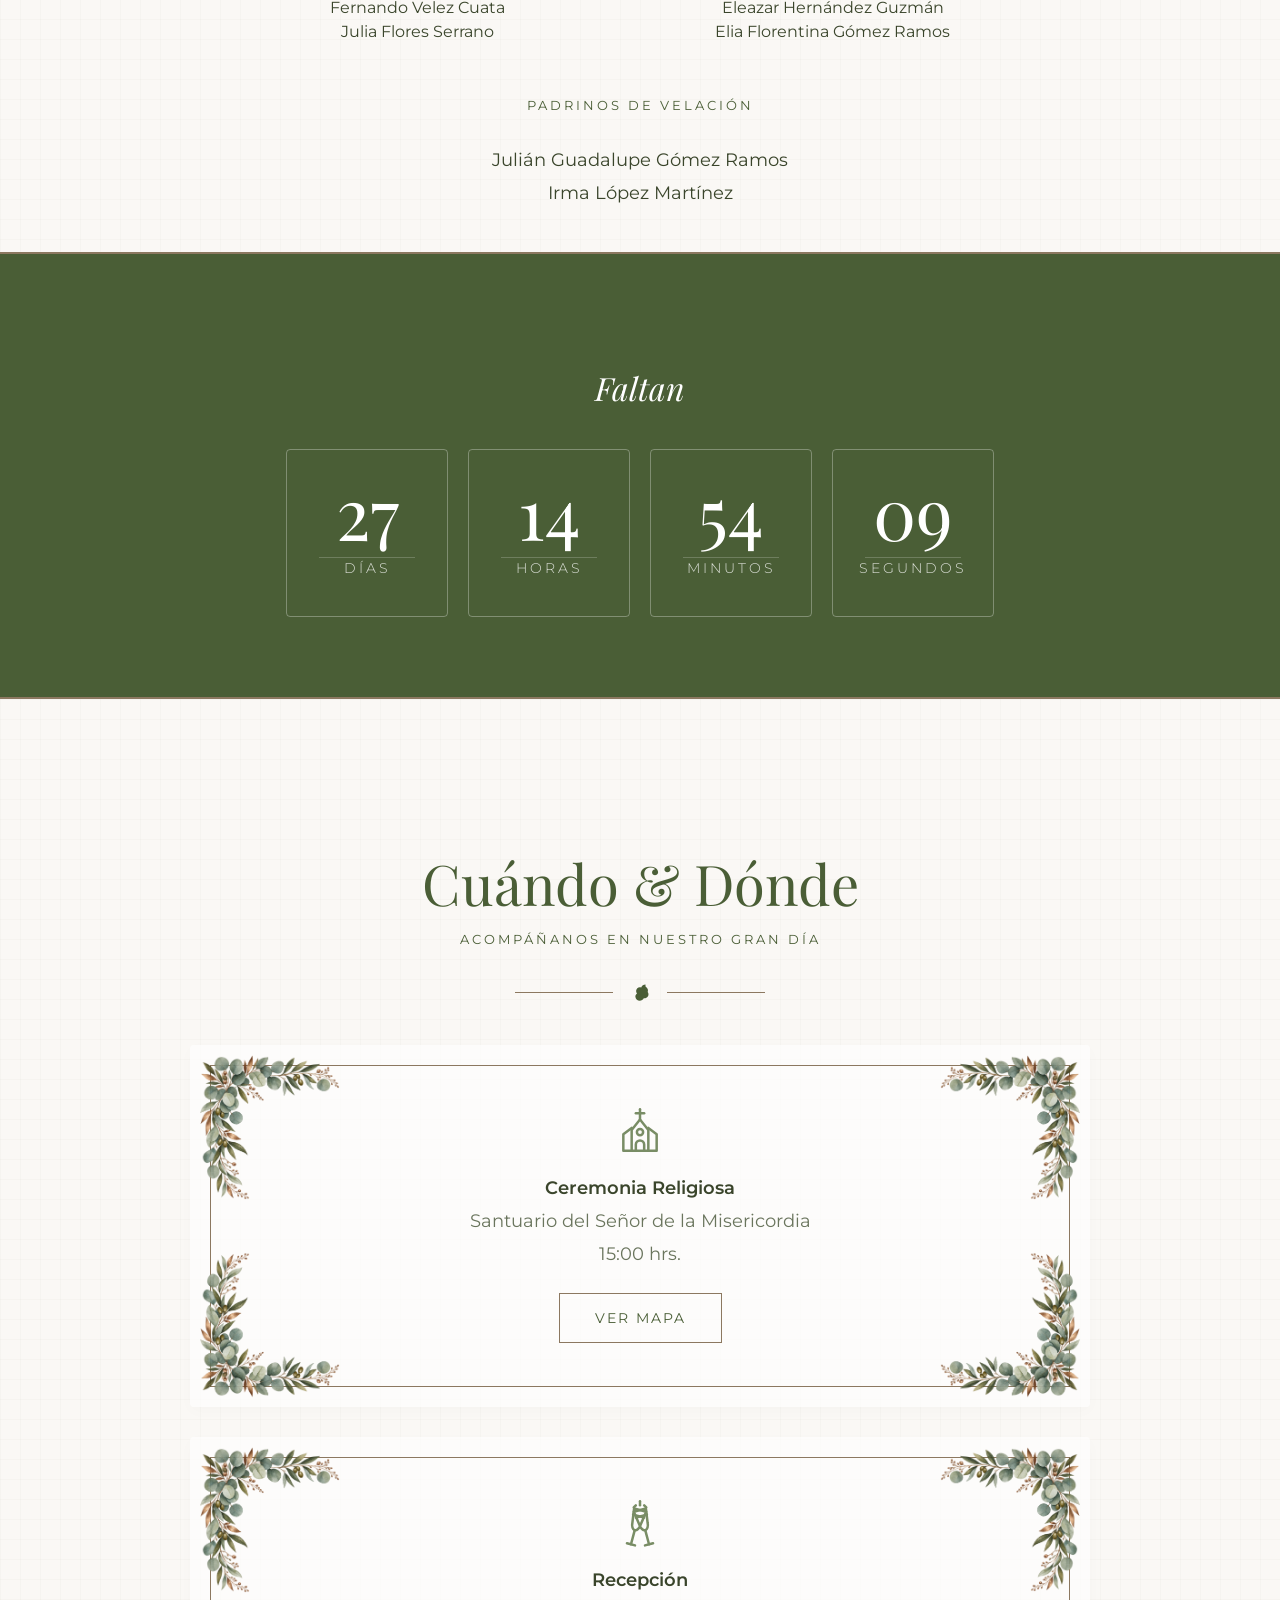
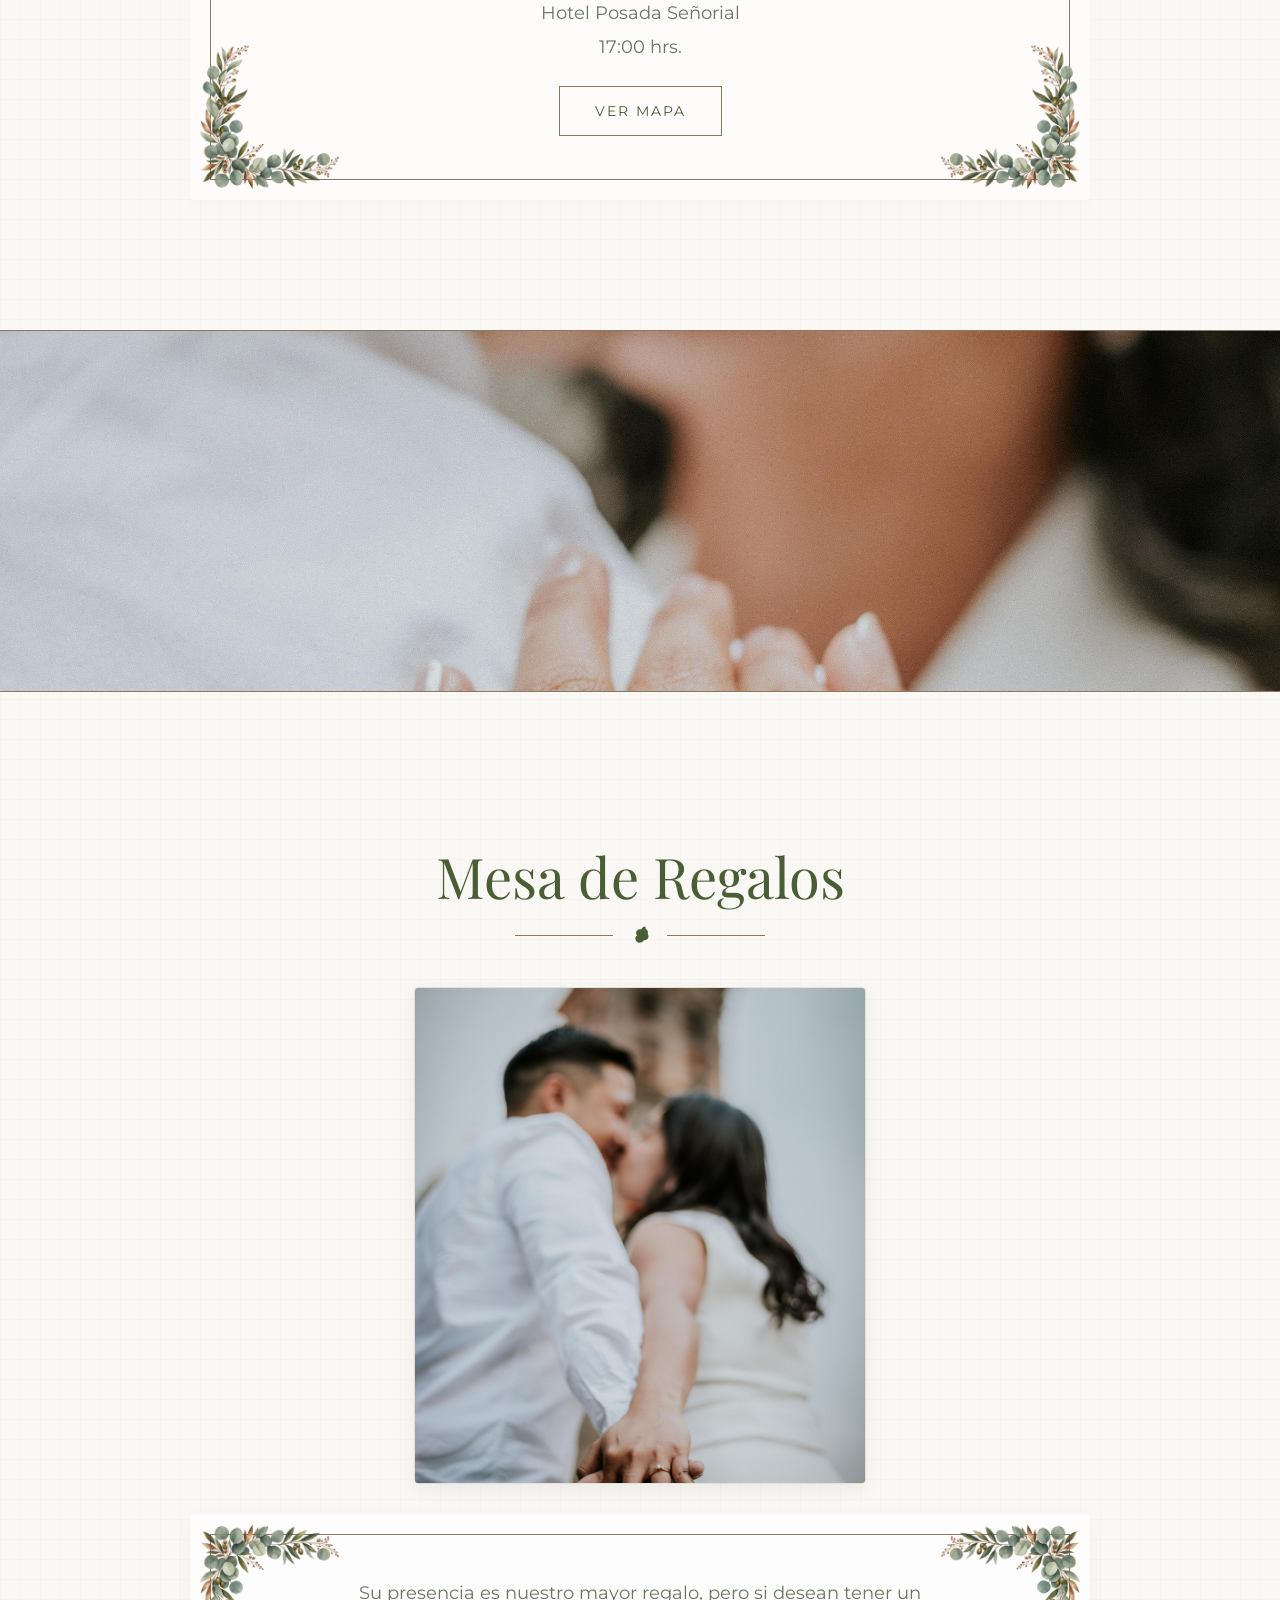
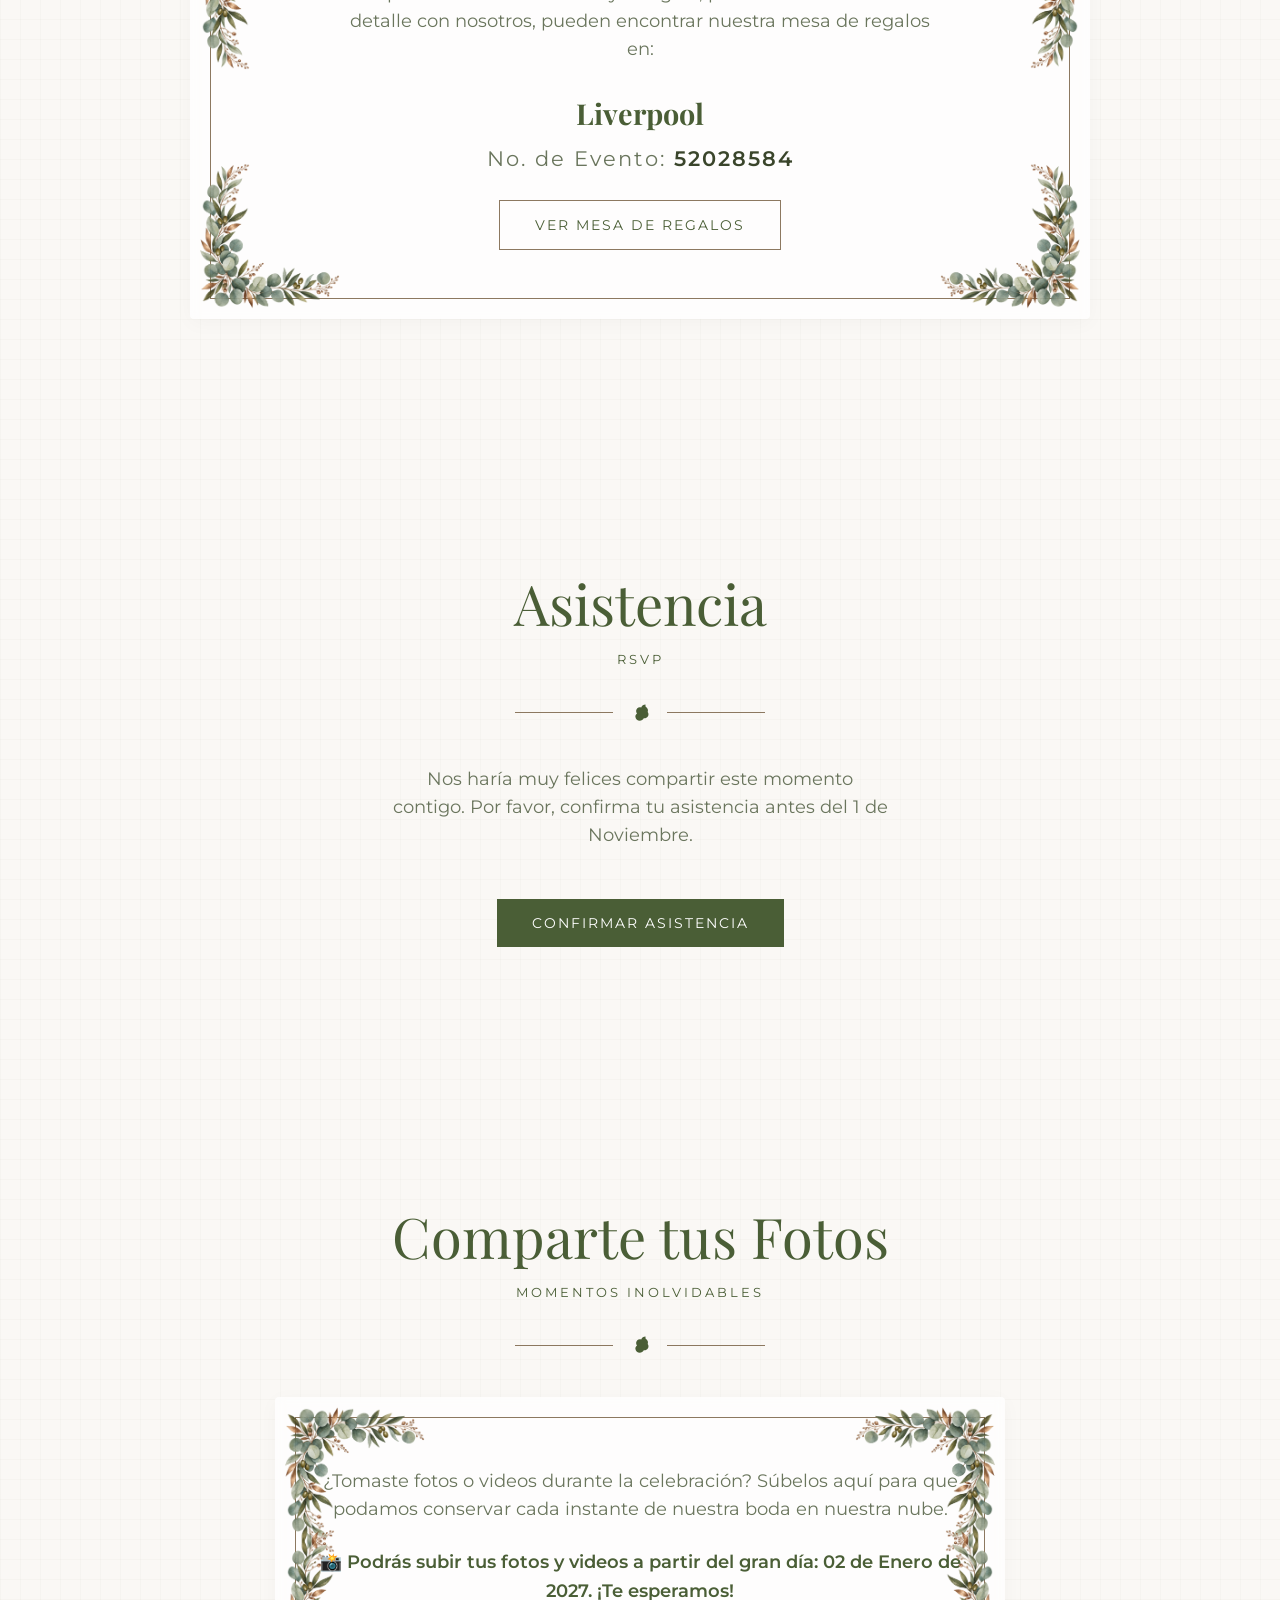
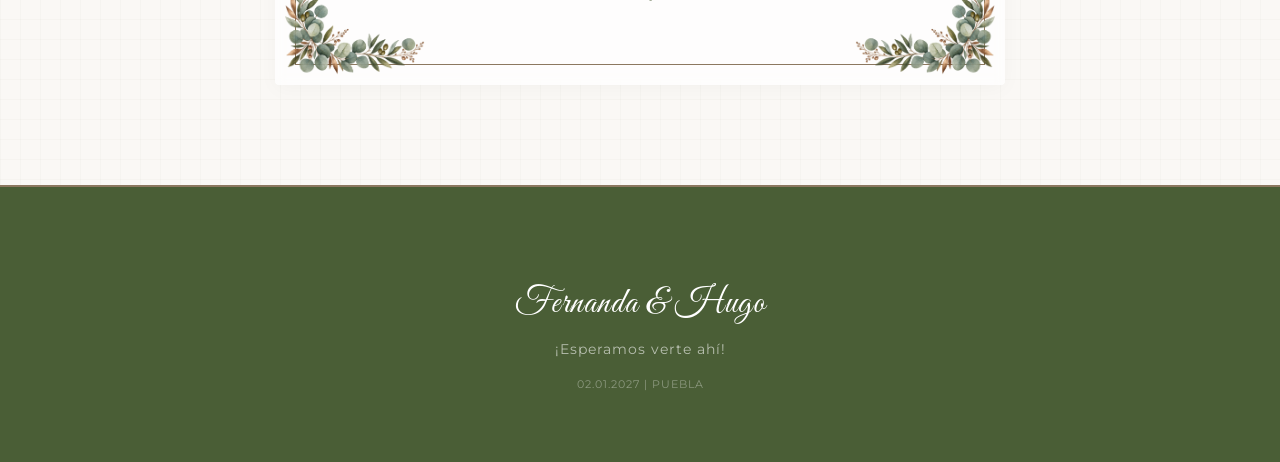
==== commit e25c3fc8: "Update index.html" ====
--- a/index.html
+++ b/index.html
@@ -160,7 +160,7 @@
             <p class="detail-text"><strong>Recepción</strong></p>
             <p class="detail-text">Hotel Posada Señorial</p>
             <p class="detail-text">17:00 hrs.</p>
-            <a href="https://share.google/oNMljRJuNwNq5EygN" target="_blank" class="btn">Ver Mapa</a>
+            <a href="https://maps.app.goo.gl/t2nf12Z2gYi8uVyM8" target="_blank" class="btn">Ver Mapa</a>
         </div>
     </div>
 
--- a/style.css
+++ b/style.css
@@ -556,3 +556,64 @@
     .countdown-box::after { display: none; }
     .corner-decoration { width: 100px; }
 }
+
+/* --- ESTILOS DEL SOBRE REALISTA RECUPERADO --- */
+.envelope-overlay-real {
+    position: fixed;
+    top: 0; left: 0; width: 100vw; height: 100vh;
+    background: radial-gradient(circle, #f4efe6 0%, #e6dfd1 100%);
+    display: flex; justify-content: center; align-items: center;
+    z-index: 9999; transition: opacity 0.8s ease, visibility 0.8s ease;
+}
+.envelope-overlay-real.hidden {
+    opacity: 0; visibility: hidden; pointer-events: none;
+}
+.envelope-container {
+    text-align: center; width: 90%; max-width: 500px; padding: 20px;
+    display: flex; flex-direction: column; align-items: center;
+}
+.envelope-title-real {
+    font-family: 'Playfair Display', serif; font-size: 2.2rem; color: #2C3529;
+    margin-bottom: 20px; font-style: italic; text-shadow: 0 1px 2px rgba(0,0,0,0.1);
+}
+.envelope-box-css {
+    position: relative; width: 440px; height: 300px; background-color: #4A5E36; 
+    background-image: url('Images/Sobre.png'); background-size: cover; background-position: center;
+    border-radius: 6px; box-shadow: 0 20px 45px rgba(0, 0, 0, 0.35), inset 0 0 15px rgba(0,0,0,0.2);
+    cursor: pointer; transition: transform 0.4s ease, box-shadow 0.4s ease;
+}
+.envelope-box-css:hover {
+    transform: translateY(-4px); box-shadow: 0 25px 50px rgba(0, 0, 0, 0.4), inset 0 0 15px rgba(0,0,0,0.2);
+}
+.wax-seal-real-container {
+    position: absolute; top: 50%; left: 50%; transform: translate(-50%, -50%);
+    width: 85px; height: 85px; display: flex; align-items: center; justify-content: center; z-index: 10;
+}
+.wax-seal-img {
+    width: 100%; height: 100%; object-fit: contain;
+    filter: hue-rotate(48deg) saturate(3.2) brightness(1.15) drop-shadow(0 6px 12px rgba(0, 0, 0, 0.5));
+}
+.envelope-corner-olivo {
+    position: absolute; 
+    bottom: -15px; /* Empuja el tallo exacto al borde inferior */
+    left: -15px;   /* Empuja el tallo exacto al borde izquierdo */
+    width: 170px;  /* Tamaño mucho más grande e imponente */
+    height: auto;
+    z-index: 12; 
+    pointer-events: none; 
+    opacity: 0.95;
+}
+.open-text {
+    margin-top: 25px; font-family: 'Montserrat', sans-serif; font-size: 0.85rem;
+    letter-spacing: 2.5px; color: #2C3529; font-weight: 600; cursor: pointer; transition: color 0.3s ease;
+}
+.open-text:hover { color: #556B2F; }
+
+@media (max-width: 600px) { 
+    .envelope-box-css { width: 320px; height: 220px; }
+    .envelope-corner-olivo { 
+        width: 125px; 
+        bottom: -10px; 
+        left: -10px; 
+    }
+}
